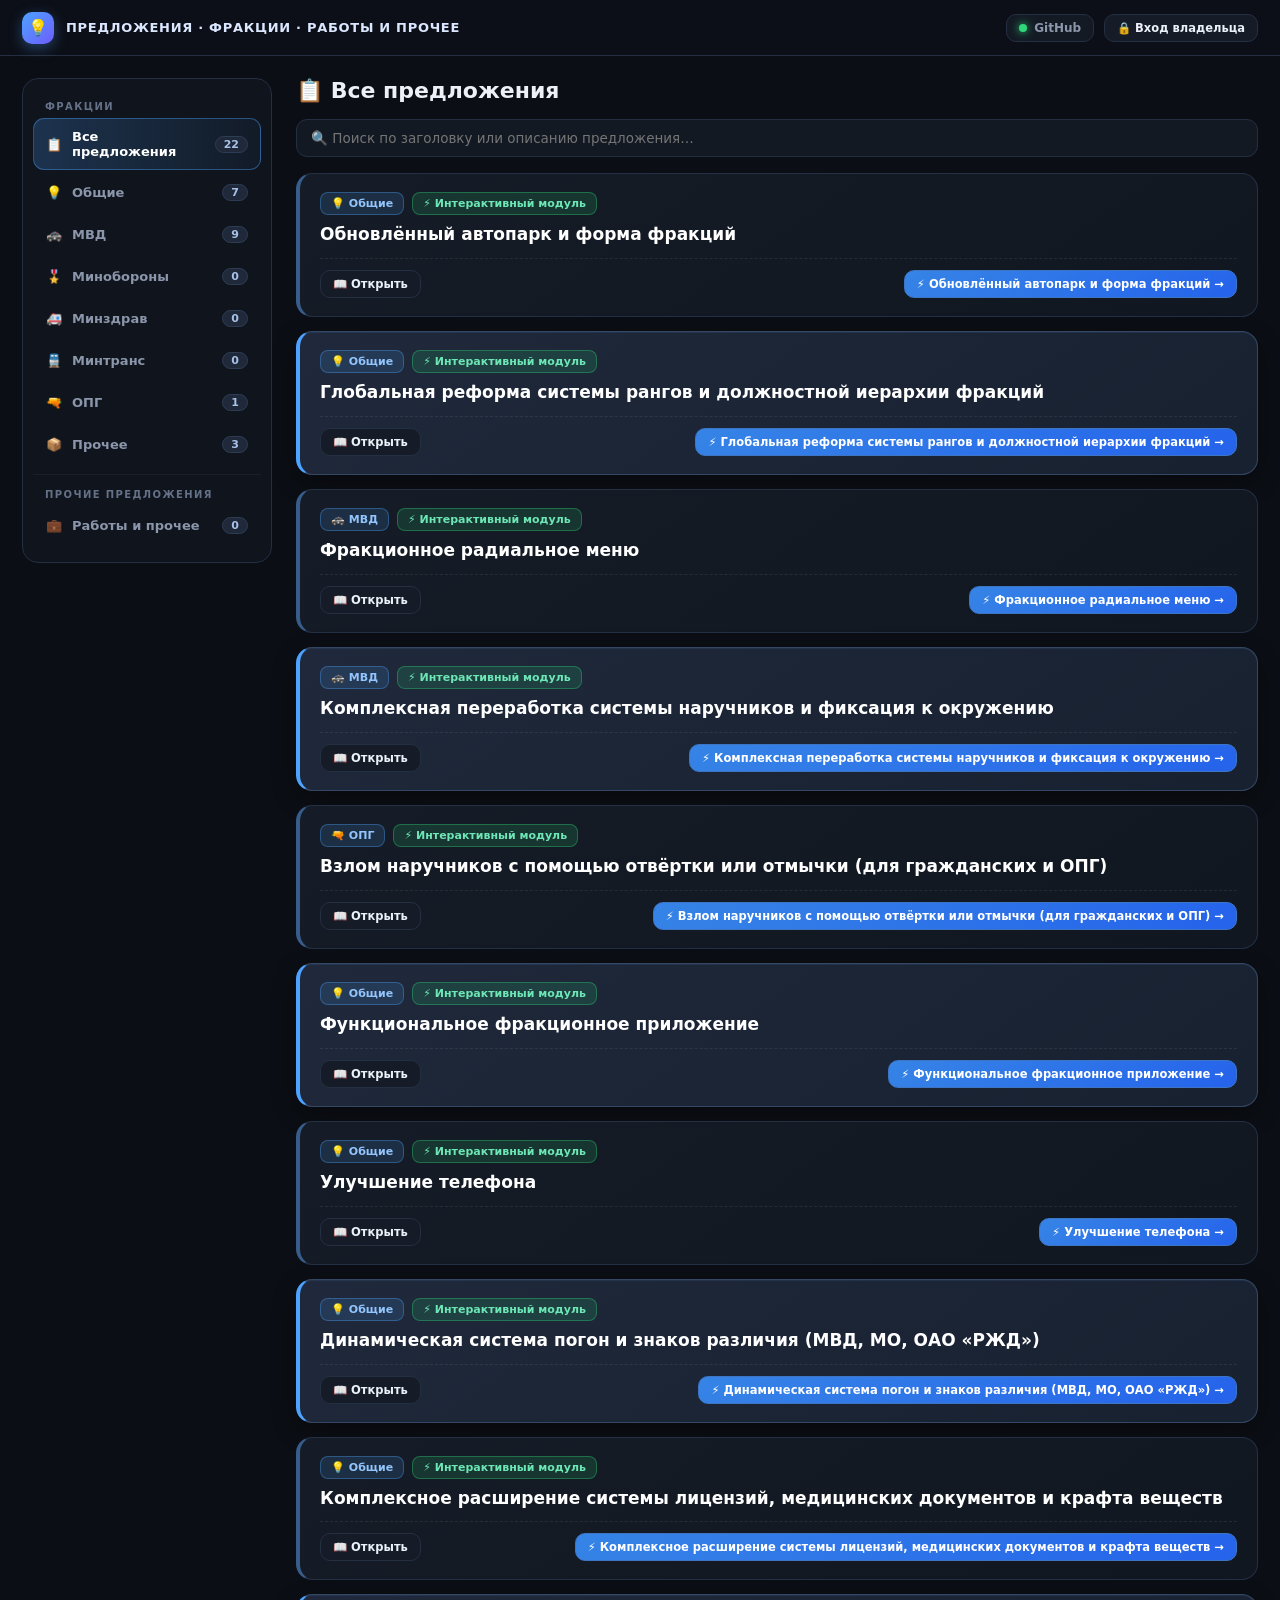
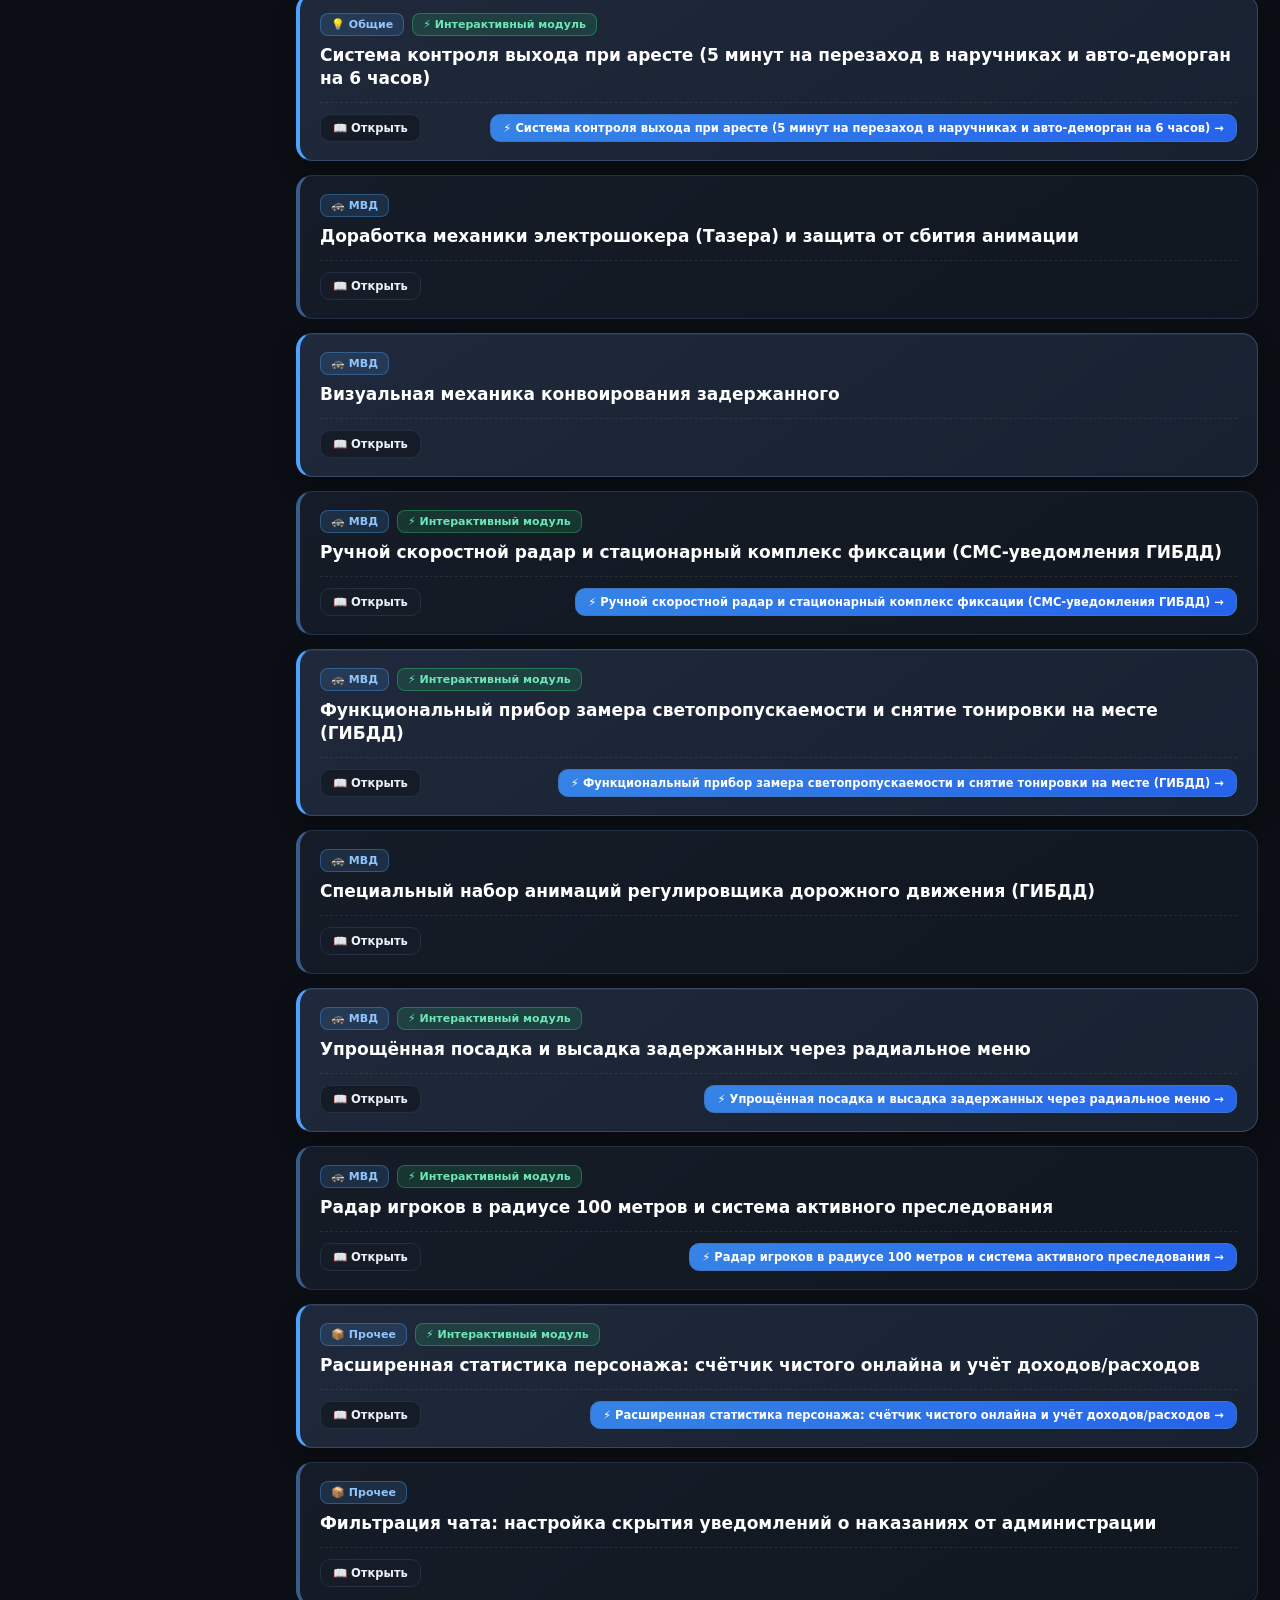
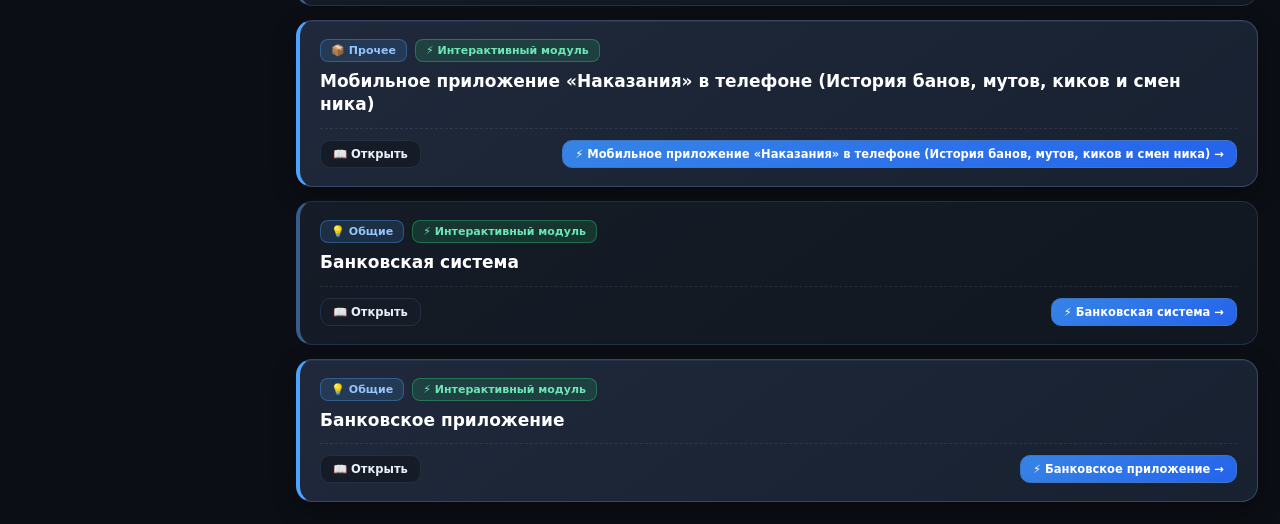
==== index.html @ 6cbbbee7 "Update index.html" ====
<!DOCTYPE html>
<html lang="ru">
<head>
<meta charset="UTF-8">
<meta name="viewport" content="width=device-width,initial-scale=1,viewport-fit=cover">
<title>Предложения · Фракции · Работы и прочее</title>
<style>
*{box-sizing:border-box;margin:0;padding:0;-webkit-tap-highlight-color:transparent}
:root{
  --bg:#0b0e14;
  --bg2:#111620;
  --card:#161d29;
  --card-even:#1e2738;
  --line:#252f42;
  --line-even:#344560;
  --txt:#ecf0f8;
  --mut:#8b96ab;
  --acc:#4da3ff;
  --green:#2fd97a;
  --yellow:#f7c948;
  --red:#ff5c5c;
}
html{color-scheme:dark}
body{
  background:
    radial-gradient(1200px 600px at 12% -10%,rgba(45,100,180,.18),transparent 60%),
    radial-gradient(1000px 550px at 105% 110%,rgba(120,80,220,.12),transparent 55%),
    #0b0e14;
  color:var(--txt);
  font-family:Inter,system-ui,-apple-system,'Segoe UI',Roboto,sans-serif;
  font-size:14px;
  min-height:100vh;
  display:flex;
  flex-direction:column;
}
::-webkit-scrollbar{width:10px;height:10px}
::-webkit-scrollbar-track{background:transparent}
::-webkit-scrollbar-thumb{background:#283244;border-radius:8px;border:2px solid #0e131b}
::-webkit-scrollbar-thumb:hover{background:#38465e}

#top{
  position:sticky;
  top:0;
  z-index:200;
  height:56px;
  background:rgba(13,17,24,.88);
  backdrop-filter:blur(12px);
  border-bottom:1px solid var(--line);
  padding:0 22px;
  display:flex;
  align-items:center;
  justify-content:space-between;
  gap:14px;
}
.brand{display:flex;align-items:center;gap:12px;font-weight:800;font-size:13px;letter-spacing:.7px;text-transform:uppercase;color:#dbe7ff}
.logo{
  width:32px;
  height:32px;
  border-radius:10px;
  background:linear-gradient(135deg,#4da3ff,#6d5dfc);
  display:flex;
  align-items:center;
  justify-content:center;
  font-size:16px;
  box-shadow:0 4px 14px rgba(77,163,255,.35);
}
#topRight{display:flex;align-items:center;gap:10px;flex-wrap:wrap}
.pill{
  display:inline-flex;
  align-items:center;
  gap:7px;
  padding:6px 12px;
  border-radius:10px;
  border:1px solid var(--line);
  background:#141a24;
  color:var(--mut);
  font-size:12px;
  font-weight:700;
}
.pill .gdot{width:8px;height:8px;border-radius:50%;background:var(--green);box-shadow:0 0 8px var(--green)}
.btn{
  background:linear-gradient(145deg,#3684e6,#2563eb);
  border:1px solid #3d75c4;
  color:#fff;
  padding:8px 15px;
  border-radius:10px;
  font-weight:700;
  font-size:12.5px;
  cursor:pointer;
  font-family:inherit;
  transition:all .18s;
  display:inline-flex;
  align-items:center;
  gap:7px;
}
.btn:hover{filter:brightness(1.12);transform:translateY(-1px)}
.btn.ghost{background:#151c27;border:1px solid var(--line);color:var(--txt);box-shadow:none}
.btn.ghost:hover{border-color:#3a4a63}
.btn.warn{background:linear-gradient(145deg,#b93838,#8c2626);border-color:#c24646}
.btn.slim{padding:6px 12px;font-size:11.5px}

#wrap{
  max-width:1460px;
  width:100%;
  margin:0 auto;
  display:grid;
  grid-template-columns:250px 1fr;
  gap:24px;
  padding:22px;
  flex:1;
}
#side{
  position:sticky;
  top:76px;
  align-self:start;
  background:rgba(18,23,32,.75);
  border:1px solid var(--line);
  border-radius:16px;
  padding:14px 10px;
}
.s-grp{
  font-size:10px;
  font-weight:800;
  text-transform:uppercase;
  letter-spacing:1.4px;
  color:#647187;
  padding:8px 12px 6px;
}
.s-grp:not(:first-child){margin-top:10px;border-top:1px solid rgba(255,255,255,.05);padding-top:14px}
.s-btn{
  width:100%;
  display:flex;
  align-items:center;
  gap:10px;
  padding:10px 12px;
  border-radius:11px;
  border:1px solid transparent;
  background:transparent;
  color:var(--mut);
  font-weight:700;
  font-size:13px;
  cursor:pointer;
  font-family:inherit;
  text-align:left;
  transition:all .16s;
  margin-bottom:3px;
}
.s-btn:hover{color:var(--txt);background:rgba(255,255,255,.03)}
.s-btn.on{
  color:#fff;
  background:linear-gradient(90deg,rgba(77,163,255,.22),rgba(77,163,255,.05));
  border-color:rgba(77,163,255,.4);
}
.s-cnt{
  margin-left:auto;
  background:#1f293a;
  border:1px solid #2e3d56;
  color:#a8c1e8;
  font-size:11px;
  font-weight:800;
  padding:1px 8px;
  border-radius:10px;
}

.ph{display:flex;justify-content:space-between;align-items:center;flex-wrap:wrap;gap:12px;margin-bottom:16px}
.ph h1{font-size:22px;font-weight:800}
.ph-ctl{display:flex;gap:10px;align-items:center;flex-wrap:wrap;margin-bottom:16px}
.inp,.sel{
  background:#131923;
  border:1px solid var(--line);
  color:var(--txt);
  padding:10px 14px;
  border-radius:11px;
  font-size:13.5px;
  font-family:inherit;
  outline:none;
  transition:border-color .18s;
}
.inp:focus,.sel:focus{border-color:var(--acc)}

#items{display:flex;flex-direction:column;gap:14px}

/* ЧЕРЕДОВАНИЕ ЦВЕТОВ ЯЧЕЕК ПРЕДЛОЖЕНИЙ (ЗЕБРА) */
.icard{
  border-radius:16px;
  padding:18px 20px;
  transition:all .2s;
  position:relative;
}
#items > .icard:nth-child(odd){
  background:linear-gradient(145deg,#151c27,#111720);
  border:1px solid #243044;
  border-left:4px solid #385d8a;
}
#items > .icard:nth-child(even){
  background:linear-gradient(145deg,#1f293b,#182130);
  border:1px solid #354764;
  border-left:4px solid #4da3ff;
  box-shadow:inset 0 1px 0 rgba(77,163,255,.1),0 8px 24px rgba(0,0,0,.32);
}
#items > .icard:hover{
  border-color:#58aaff;
  box-shadow:0 12px 30px rgba(0,0,0,.45);
}

.ic-top{display:flex;align-items:center;justify-content:space-between;gap:10px;margin-bottom:8px;flex-wrap:wrap}
.ic-badge{
  display:inline-flex;
  align-items:center;
  gap:6px;
  padding:4px 10px;
  border-radius:8px;
  font-size:11px;
  font-weight:800;
  background:rgba(77,163,255,.14);
  border:1px solid rgba(77,163,255,.35);
  color:#93c5fd;
}
.ic-app-badge{
  display:inline-flex;
  align-items:center;
  gap:5px;
  padding:4px 10px;
  border-radius:8px;
  font-size:11px;
  font-weight:800;
  background:rgba(47,217,122,.14);
  border:1px solid rgba(47,217,122,.35);
  color:#6ee7b7;
}
.ic-title{font-size:17px;font-weight:800;color:#fff;margin-bottom:4px;line-height:1.35}

/* Скрытое/раскрываемое описание по кнопке "Открыть / Скрыть" */
.ic-desc-box{
  display:none;
  margin-top:12px;
  padding:14px 16px;
  border-radius:12px;
  background:rgba(11,14,20,.65);
  border:1px solid rgba(255,255,255,.07);
  font-size:13.5px;
  color:#dbe4f3;
  line-height:1.65;
  white-space:pre-line;
}
.ic-desc-box.open{display:block;animation:fadeIn .18s}
@keyframes fadeIn{from{opacity:0;transform:translateY(-4px)}}

/* Таблицы внутри описания (для Глобальной реформы рангов и иерархии) */
.rank-table-wrap{overflow-x:auto;margin-top:12px;white-space:normal}
.rank-table{width:100%;border-collapse:collapse;font-size:12.5px;border:1px solid #2b384e;border-radius:10px;overflow:hidden}
.rank-table th{background:#1d2738;color:#93c5fd;font-weight:800;text-align:left;padding:10px 12px;border-bottom:1px solid #2e3d56;text-transform:uppercase;font-size:11px;letter-spacing:.6px}
.rank-table td{padding:9px 12px;border-bottom:1px solid rgba(255,255,255,.06);color:#e2e8f0;vertical-align:top}
.rank-table tr:nth-child(even) td{background:rgba(255,255,255,.02)}
.rank-table tr:hover td{background:rgba(77,163,255,.08)}

.ic-foot{
  display:flex;
  align-items:center;
  justify-content:space-between;
  flex-wrap:wrap;
  gap:10px;
  margin-top:12px;
  padding-top:11px;
  border-top:1px dashed rgba(255,255,255,.08);
}
.ic-tools{display:flex;gap:6px}

.media-grid{display:grid;grid-template-columns:repeat(auto-fill,minmax(220px,1fr));gap:12px;margin-top:14px;white-space:normal}
.media-grid img,.media-grid video{width:100%;border-radius:12px;border:1px solid var(--line);max-height:260px;object-fit:cover;background:#0e131b}

.back{
  position:fixed;
  inset:0;
  background:rgba(4,7,12,.82);
  backdrop-filter:blur(8px);
  z-index:500;
  display:flex;
  justify-content:center;
  align-items:flex-start;
  overflow-y:auto;
  padding:24px 16px;
}
.modal{
  width:100%;
  max-width:1180px;
  background:#141a24;
  border:1px solid #2b3648;
  border-radius:18px;
  box-shadow:0 30px 90px rgba(0,0,0,.75);
  overflow:hidden;
  display:flex;
  flex-direction:column;
}
.modal.app-modal{max-width:1420px;height:calc(100vh - 48px)}
.m-head{
  padding:16px 20px;
  border-bottom:1px solid var(--line);
  display:flex;
  align-items:center;
  justify-content:space-between;
  gap:12px;
  background:linear-gradient(180deg,rgba(77,163,255,.08),transparent);
}
.mh-title{font-size:17px;font-weight:800;color:#fff;display:flex;align-items:center;gap:9px}
.m-close{
  background:#231b24;
  border:1px solid #6e2c35;
  color:#fda4af;
  width:32px;
  height:32px;
  border-radius:9px;
  cursor:pointer;
  font-size:14px;
  font-weight:800;
}
.m-close:hover{background:#9f1239;color:#fff}
.m-body{padding:20px;overflow-y:auto;flex:1}
.m-body.iframe-wrap{padding:0;display:flex;flex-direction:column;overflow:hidden}
.app-iframe{width:100%;height:100%;border:0;flex:1;background:#0e1116}
.m-foot{padding:14px 20px;border-top:1px solid var(--line);background:#10151e;display:flex;justify-content:flex-end;gap:10px}
.flab{display:block;font-size:10.5px;font-weight:800;text-transform:uppercase;letter-spacing:1px;color:var(--mut);margin:12px 0 6px}
.flab:first-child{margin-top:0}

#troot{position:fixed;right:18px;bottom:18px;z-index:800;display:flex;flex-direction:column;gap:8px}
.toast{background:#1b2432;border:1px solid #32445e;border-left:3px solid var(--acc);padding:12px 16px;border-radius:12px;font-size:13px;box-shadow:0 10px 30px rgba(0,0,0,.5)}
.toast.warn{border-left-color:var(--red)}
.empty{padding:36px;text-align:center;color:var(--mut);border:1px dashed var(--line);border-radius:14px}

@media(max-width:860px){
  #wrap{grid-template-columns:1fr;padding:14px}
  #side{position:static}
}
</style>
<script src="js/config.js"></script>
</head>
<body>

<header id="top">
  <div class="brand">
    <div class="logo">💡</div>
    <div>ПРЕДЛОЖЕНИЯ · ФРАКЦИИ · РАБОТЫ И ПРОЧЕЕ</div>
  </div>
  <div id="topRight"></div>
</header>

<div id="wrap">
  <aside id="side"></aside>
  <main id="content">
    <div class="ph">
      <h1 id="pageTitle">Все предложения</h1>
      <div id="pageActions"></div>
    </div>
    <div class="ph-ctl">
      <input class="inp" id="searchInp" style="flex:1;min-width:240px" placeholder="🔍 Поиск по заголовку или описанию предложения…">
    </div>
    <div id="items"></div>
  </main>
</div>

<div id="mroot"></div>
<div id="troot"></div>

<script>
/* ===================== АВТООПРЕДЕЛЕНИЕ РЕПОЗИТОРИЯ ===================== */
var REPO = (function() {
  var h = location.hostname, p = location.pathname;
  if (!/\.github\.io$/.test(h)) return 'noxyholmes/mta-province-ideas';
  var owner = h.replace(/\.github\.io$/, '');
  var seg = p.split('/').filter(Boolean);
  return owner + '/' + (seg.length ? seg[0] : (owner + '.github.io'));
})();
var BRANCH = 'main';
var IDEAS_DATA_FILE = 'ideas_data.json';

/* ===================== ФРАКЦИИ И РАЗДЕЛЫ ЛЕВОГО МЕНЮ ===================== */
var SECTIONS = [
  { k: 'all',     grp: 'main', ic: '📋', n: 'Все предложения' },
  { k: 'general', grp: 'main', ic: '💡', n: 'Общие' },
  { k: 'mvd',     grp: 'main', ic: '🚓', n: 'МВД' },
  { k: 'mo',      grp: 'main', ic: '🎖️', n: 'Минобороны' },
  { k: 'mz',      grp: 'main', ic: '🚑', n: 'Минздрав' },
  { k: 'mt',      grp: 'main', ic: '🚆', n: 'Минтранс' },
  { k: 'opg',     grp: 'main', ic: '🔫', n: 'ОПГ' },
  { k: 'other',   grp: 'main', ic: '📦', n: 'Прочее' },
  { k: 'jobs',    grp: 'sub',  ic: '💼', n: 'Работы и прочее' }
];

function secInfo(k) {
  for (var i = 0; i < SECTIONS.length; i++) {
    if (SECTIONS[i].k === k) return SECTIONS[i];
  }
  return SECTIONS[1];
}

/* ===================== КАРТА ИНТЕРАКТИВНЫХ МОДУЛЕЙ ===================== */
var REPO_ALL_FILES = [];
var APPS_MAP = {
  'garage':         'apps/garage.html',
  'epaulettes':     'apps/epaulettes.html',
  'mvd-radial':     'apps/mvd-radial.html',
  'radial':         'apps/mvd-radial.html',
  'phone':          'apps/phone.html',
  'faction-app':    'apps/faction-app.html',
  'tablet':         'apps/tablet.html'
};

var EXTERNAL_SEED_FN = (typeof window.seed === 'function') ? window.seed : null;

/* Таблица для предложения «Глобальная реформа системы рангов и должностной иерархии фракций» */
var RANKS_REFORM_TABLE_HTML =
  '<div class="rank-table-wrap">' +
    '<table class="rank-table">' +
      '<thead>' +
        '<tr>' +
          '<th>Ранг</th>' +
          '<th>МВД (УМВД / ГИБДД)</th>' +
          '<th>Минобороны (ВС РФ)</th>' +
          '<th>Минздрав (ЦГБ / ОКБ)</th>' +
          '<th>Минтранс (РЖД)</th>' +
          '<th>Типовая должность</th>' +
        '</tr>' +
      '</thead>' +
      '<tbody>' +
        '<tr><td><b>1</b></td><td>Рядовой полиции</td><td>Рядовой</td><td>Интерн</td><td>Помощник машиниста (стажёр)</td><td>Курсант / Стажёр учебной роты</td></tr>' +
        '<tr><td><b>2</b></td><td>Младший сержант</td><td>Ефрейтор</td><td>Фельдшер</td><td>Помощник машиниста</td><td>Младший специалист / Патрульный</td></tr>' +
        '<tr><td><b>3</b></td><td>Сержант</td><td>Младший сержант</td><td>Участковый врач</td><td>Машинист 3 класса</td><td>Инспектор ППС / ДПС / Специалист</td></tr>' +
        '<tr><td><b>4</b></td><td>Старший сержант</td><td>Сержант</td><td>Врач-терапевт</td><td>Машинист 2 класса</td><td>Старший инспектор / Командир отделения</td></tr>' +
        '<tr><td><b>5</b></td><td>Старшина / Прапорщик</td><td>Старший сержант / Старшина</td><td>Врач-хирург</td><td>Машинист 1 класса</td><td>Старшина подразделения / Инструктор</td></tr>' +
        '<tr><td><b>6</b></td><td>Младший лейтенант</td><td>Прапорщик / Мл. лейтенант</td><td>Врач-реаниматолог</td><td>Машинист-инструктор</td><td>Оперуполномоченный / Дознаватель</td></tr>' +
        '<tr><td><b>7</b></td><td>Лейтенант</td><td>Лейтенант</td><td>Старший специалист</td><td>Дежурный по станции (ДСП)</td><td>Инспектор ОУР / Следователь / Командир взвода</td></tr>' +
        '<tr><td><b>8</b></td><td>Старший лейтенант</td><td>Старший лейтенант</td><td>Заведующий отделением</td><td>Поездной диспетчер (ДНЦ)</td><td>Старший оперуполномоченный / Зам. ком. роты</td></tr>' +
        '<tr><td><b>9</b></td><td>Капитан</td><td>Капитан</td><td>Зам. главного врача по МЧ</td><td>Ревизор по безопасности движения</td><td>Командир роты / Начальник смены</td></tr>' +
        '<tr><td><b>10</b></td><td>Майор</td><td>Майор</td><td>Зам. главного врача по КЭР</td><td>Начальник депо / Станции</td><td>Начальник отдела (ОУР / ОБ ДПС / УЦ)</td></tr>' +
        '<tr><td><b>11</b></td><td>Подполковник</td><td>Подполковник</td><td>Первый зам. главврача</td><td>Зам. начальника железной дороги</td><td>Заместитель начальника УМВД / ГИБДД / Части</td></tr>' +
        '<tr><td><b>12</b></td><td>Полковник / Генерал-майор</td><td>Полковник / Генерал-майор</td><td>Главный врач ЦГБ / ОКБ</td><td>Начальник железной дороги</td><td>Начальник управления (Лидер фракции)</td></tr>' +
      '</tbody>' +
    '</table>' +
  '</div>';

/* Базовые предложения (включая объединённое «Фракционное радиальное меню», таблицу рангов, взлом наручников с отвёрткой 50% и все модули) */
function baseSeedIdeas() {
  var list = [];
  if (EXTERNAL_SEED_FN) {
    try {
      var ext = EXTERNAL_SEED_FN();
      if (Array.isArray(ext)) list = list.concat(ext);
    } catch (e) {}
  }

  var core = [
    {
      id: 's2',
      fac: 'general',
      title: 'Обновлённый автопарк и форма фракций',
      text: 'В данном интерактивном каталоге представлен широкий список транспортных средств и форменной одежды для государственных фракций (УМВД, ОГИБДД, ЦГБ/ОКБ, ВС РФ, РЖД), однако это не означает, что необходимо добавлять абсолютно все модели сразу — из предложенного перечня можно выбрать наиболее подходящие автомобили и комплекты формы для каждого подразделения.\n\nТранспорт и скины для мероприятий (МП-панель):\nЗачастую для проведения различных глобальных и локальных мероприятий не хватает специализированных машин госструктур (ФСБ, СК, Прокуратура, МЧС, ФСО) и соответствующих скинов, чтобы РП-ситуация выглядела атмосферной и интересной. Чтобы разнообразить их, из предложенных в каталоге вариантов можно выбрать подходящие машины и виды формы каждой структуры и добавить их в МП-панель.',
      appUrl: 'apps/garage.html'
    },
    {
      id: 's_ranks_reform',
      fac: 'general',
      title: 'Глобальная реформа системы рангов и должностной иерархии фракций',
      text: 'Разделение понятий «Специальное / Воинское звание» (Ранг) и «Штатная должность» внутри государственных фракций (МВД, Минобороны, Минздрав, Минтранс), а также введение интерактивного стенда динамических погон для всех подразделений Полиции и Вооружённых Сил РФ.\n\nСводная таблица рангов, званий и должностной иерархии по фракциям:',
      tableHtml: RANKS_REFORM_TABLE_HTML,
      appUrl: 'apps/epaulettes.html'
    },
    {
      id: 's_radial',
      fac: 'mvd',
      title: 'Фракционное радиальное меню',
      text: 'Единое функциональное радиальное меню быстрого взаимодействия для сотрудников МВД (УМВД / ГИБДД):\n\n1. Предъявление служебного удостоверения МВД РФ в развёрнутом виде.\n2. Наручники и пристёгивание задержанного к окружению (к столбу, забору, капоту или объекту).\n3. Обыск гражданина и досмотр багажника автомобиля (при открытом багажнике) с изъятием нелегальных предметов и сдачей вещдоков дежурному в камеру хранения улик.\n4. Посадка и высадка до 2 задержанных в патрульный автомобиль отдельными кнопками.\n5. Прибор замера светопропускаемости стёкол («Тоник») и снятие тонировки с лобового и передних боковых стёкол.\n6. Служебный мегафон с быстрыми командами в чат, щелчками рации и поддержкой кастомных голосовых записей, а также система преследования игроков в радиусе 100 метров.\n7. Эвакуация авто на штрафстоянку: при клике на эвакуацию возле машины даётся 5 минут на погрузку авто до того, как оно пропадёт. После установки авто на эвакуатор таймер 5 минут пропадает, и даже если игрок выйдет из игры — его авто останется и не пропадёт. После доставки ТС на штрафстоянку и сдачи в метку владельцу приходит уведомление о необходимости заплатить 10 000 ₽ за услуги эвакуатора и штрафстоянку прежде, чем он сможет забрать ТС.',
      appUrl: 'apps/mvd-radial.html'
    },
    {
      id: 's_cuffs_rework',
      fac: 'mvd',
      title: 'Комплексная переработка системы наручников и фиксация к окружению',
      text: 'Обновлённая механика использования наручников через фракционное радиальное меню:\n• Надевание и снятие наручников с автоматическими РП-отыгровками.\n• Пристёгивание задержанного в наручниках одним браслетом к объектам окружения (ограждению, столбу, автомобилю), чтобы он не мог убежать во время оформления протокола или перестрелки.\n• Конвоирование и посадка до 2 задержанных в служебный транспорт с отдельной кнопкой высадки.',
      appUrl: 'apps/mvd-radial.html'
    },
    {
      id: 's_lockpick_cuffs',
      fac: 'opg',
      title: 'Взлом наручников с помощью отвёртки или отмычки (для гражданских и ОПГ)',
      text: 'Механика освобождения закованного в наручники игрока для гражданских лиц и участников ОПГ:\n\n• Через радиальное меню при нажатии на взаимодействие с человеком, на котором надеты наручники, появляется кнопка «Освободить задержанного».\n• Если у игрока в инвентаре есть отвёртка (или отмычка), запускается анимация взлома замка наручников.\n• С шансом 50% задержанный игрок будет успешно освобождён из наручников или попытка окажется неудачной, однако отвёртка сломается в любом из исходов.',
      appUrl: 'apps/mvd-radial.html'
    },
    {
      id: 's_faction_app',
      fac: 'general',
      title: 'Функциональное фракционное приложение',
      text: 'Единое служебное приложение в смартфоне/планшете сотрудника государственной фракции: список сотрудников на смене, управление выговорами и подразделениями, бортовой журнал дежурной части, база вызовов и оперативных ориентировок.',
      appUrl: 'builtin:faction-app'
    },
    {
      id: 's_phone_upgrade',
      fac: 'general',
      title: 'Улучшение телефона',
      text: 'Обновлённый интерфейс игрового смартфона с быстрым вызовом экстренных служб (102 / 103 / 112) с передачей геопозиции, банковскими переводами, списком личного транспорта (с отображением статуса штрафстоянки и оплатой 10 000 ₽ за эвакуацию), мессенджером и фракционным приложением.',
      appUrl: 'builtin:phone'
    }
  ];

  return core.concat(list);
}

/* Строгое и безошибочное сопоставление предложения с его интерактивным модулем */
function autoBindAppUrl(it) {
  if (!it || typeof it !== 'object') return;
  var t = String(it.title || '').toLowerCase();
  var id = String(it.id || '').toLowerCase();
  var cur = String(it.appUrl || it.app || it.iframe || '').trim();

  /* 1. АВТОПАРК И ФОРМА — всегда строго apps/garage.html! */
  if (id === 's2' || t.indexOf('автопарк') >= 0 || (t.indexOf('форма фракц') >= 0)) {
    it.appUrl = 'apps/garage.html';
    return;
  }

  /* 2. РЕФОРМА РАНГОВ / ПОГОНЫ — apps/epaulettes.html (+ сохранение таблицы рангов!) */
  if (t.indexOf('погон') >= 0 || (t.indexOf('реформа системы рангов') >= 0) || (t.indexOf('иерарх') >= 0)) {
    it.appUrl = 'apps/epaulettes.html';
    if (!it.tableHtml && t.indexOf('ранг') >= 0) {
      it.tableHtml = RANKS_REFORM_TABLE_HTML;
    }
    return;
  }

  /* 3. РАДИАЛЬНОЕ МЕНЮ / НАРУЧНИКИ / ВЗЛОМ НАРУЧНИКОВ ОТВЁРТКОЙ — apps/mvd-radial.html */
  if (t.indexOf('радиальн') >= 0 || t.indexOf('наручник') >= 0 || id === 's_radial' || id === 's_cuffs_rework' || id === 's_lockpick_cuffs') {
    it.appUrl = 'apps/mvd-radial.html';
    return;
  }

  /* 4. ФУНКЦИОНАЛЬНОЕ ФРАКЦИОННОЕ ПРИЛОЖЕНИЕ */
  if (t.indexOf('фракционное приложение') >= 0 || t.indexOf('планшет') >= 0) {
    /* Если в репозитории есть отдельный файл — используем его, иначе встроенный интерактивный модуль */
    for (var i = 0; i < REPO_ALL_FILES.length; i++) {
      if (/faction|tablet|app/i.test(REPO_ALL_FILES[i]) && !/garage|radial|epaulettes/i.test(REPO_ALL_FILES[i])) {
        it.appUrl = REPO_ALL_FILES[i];
        return;
      }
    }
    it.appUrl = 'builtin:faction-app';
    return;
  }

  /* 5. УЛУЧШЕНИЕ ТЕЛЕФОНА */
  if (t.indexOf('телефон') >= 0 || cur === 'phone' || cur === 'apps/phone.html') {
    for (var j = 0; j < REPO_ALL_FILES.length; j++) {
      if (/phone|smartphone|mobile/i.test(REPO_ALL_FILES[j])) {
        it.appUrl = REPO_ALL_FILES[j];
        return;
      }
    }
    it.appUrl = 'builtin:phone';
    return;
  }

  if (!cur) return;
  if (cur.indexOf('builtin:') === 0) return;

  var clean = cur.replace(/^apps\//i, '').replace(/\.html.*$/i, '').toLowerCase();
  if (APPS_MAP[clean]) {
    it.appUrl = APPS_MAP[clean];
    return;
  }
  for (var k = 0; k < REPO_ALL_FILES.length; k++) {
    var path = REPO_ALL_FILES[k];
    var fileBase = path.replace(/^.*\//, '').replace(/\.html$/i, '').toLowerCase();
    if (fileBase === clean) {
      it.appUrl = path;
      return;
    }
  }
}

/* Сканирование реального дерева файлов репозитория */
function scanRepoTree() {
  if (!REPO) return Promise.resolve();
  return fetch('https://api.github.com/repos/' + REPO + '/git/trees/' + BRANCH + '?recursive=1&_t=' + Date.now())
    .then(function(r) { return r.ok ? r.json() : null; })
    .then(function(j) {
      if (!j || !Array.isArray(j.tree)) return;
      REPO_ALL_FILES = [];
      j.tree.forEach(function(node) {
        if (node && node.path && /\.html$/i.test(node.path) && node.path !== 'index.html') {
          REPO_ALL_FILES.push(node.path);
          var base = node.path.replace(/^.*\//, '').replace(/\.html$/i, '').toLowerCase();
          APPS_MAP[base] = node.path;
        }
      });
      window.ITEMS.forEach(autoBindAppUrl);
      render();
    }).catch(function() {});
}

/* ===================== СОСТОЯНИЕ, ОБЪЕДИНЕНИЕ ДУБЛИКАТОВ И ОЧИСТКА ===================== */
var LOCAL_IDEAS_K = 'mvd_ideas_clean_v6';
var MAIN_KEY_K    = 'idea_admin_key';
var DELETED_IDEAS_K = 'mvd_deleted_ideas_v1';
var DELETED_IDEA_IDS = {};
var OPEN_DESC_MAP = {};

try {
  DELETED_IDEA_IDS = JSON.parse(localStorage.getItem(DELETED_IDEAS_K) || '{}') || {};
} catch (e) { DELETED_IDEA_IDS = {}; }

window.adminMode  = false;
var ADMIN_KEY     = '';
var CUR_SEC       = 'all';
var SEARCH_Q      = '';
window.ITEMS      = [];

function toast(msg, warn) {
  var t = document.createElement('div');
  t.className = 'toast' + (warn ? ' warn' : '');
  t.textContent = msg;
  var r = document.getElementById('troot');
  if (r) r.appendChild(t);
  setTimeout(function() { t.remove(); }, 3600);
}

function toArr(x) {
  if (!x) return null;
  if (Array.isArray(x)) return x;
  if (typeof x === 'object') {
    var ks = Object.keys(x).sort(function(a, b) { return a - b; });
    var res = [];
    for (var i = 0; i < ks.length; i++) res.push(x[ks[i]]);
    return res;
  }
  return null;
}

function isRealIdeaItem(it) {
  if (!it || typeof it !== 'object') return false;
  if (it.kind === 'cars' || it.kind === 'form' || it.dep || typeof it.speed !== 'undefined') return false;
  if (it.id && DELETED_IDEA_IDS[it.id]) return false;
  var title = String(it.title || it.name || '').replace(/\s+/g, ' ').trim();
  var text  = String(it.text || it.desc || it.body || '').replace(/\s+/g, ' ').trim();
  if (!title || title === 'Без названия' || title === '—' || title === 'null' || title === 'undefined') return false;
  var hasMedia = (Array.isArray(it.images) && it.images.length > 0) ||
                 (Array.isArray(it.videos) && it.videos.length > 0) ||
                 !!it.appUrl || !!it.app || !!it.iframe || !!it.tableHtml;
  if (!text && !hasMedia) return false;
  return true;
}

function normalizeIdeaItem(it) {
  var copy = Object.assign({}, it);
  copy.title = String(copy.title || copy.name || '').trim();
  copy.text  = String(copy.text || copy.desc || copy.body || '').trim();
  copy.fac   = copy.fac || copy.cat || copy.section || 'general';
  if (copy.app && !copy.appUrl) copy.appUrl = copy.app;

  /* Объединяем "Фракционное радиальное меню сотрудников МВД (УМВД / ГИБДД)" и "Фракционное радиальное меню" в ОДНО предложение! */
  if (/^фракционное радиальное меню/i.test(copy.title)) {
    copy.id    = 's_radial';
    copy.fac   = 'mvd';
    copy.title = 'Фракционное радиальное меню';
    copy.appUrl = 'apps/mvd-radial.html';
  }

  /* Обновляем описание для "Взлом наручников с помощью отвёртки или отмычки" */
  if (/взлом наручников/i.test(copy.title)) {
    copy.id = 's_lockpick_cuffs';
    if (copy.text.indexOf('50%') < 0) {
      copy.text = (copy.text ? copy.text + '\n\n' : '') +
        'Механика взлома через радиальное меню:\nЧерез радиальное меню, если нажать на взаимодействие с человеком, на котором надеты наручники, появится кнопка «Освободить задержанного». Если в инвентаре есть отвёртка, последует анимация взлома, и с шансом 50% игрок будет освобождён или нет, но отвёртка сломается в любом из исходов.';
    }
    copy.appUrl = 'apps/mvd-radial.html';
  }

  /* Восстанавливаем таблицу в "Глобальная реформа системы рангов и должностной иерархии фракций" */
  if (/реформа системы рангов/i.test(copy.title) || /должностной иерархии/i.test(copy.title)) {
    copy.id = 's_ranks_reform';
    copy.tableHtml = RANKS_REFORM_TABLE_HTML;
    copy.appUrl = 'apps/epaulettes.html';
  }

  if (!copy.id) copy.id = 'idea_' + copy.title.toLowerCase().replace(/[^a-zа-яё0-9]+/gi, '_');
  delete copy.author;
  autoBindAppUrl(copy);
  return copy;
}

function mergeAndCleanIdeas(lists) {
  var byKey = {};
  var out = [];

  /* Сначала загружаем эталонные карточки из baseSeedIdeas() */
  baseSeedIdeas().concat.apply(baseSeedIdeas(), lists || []).forEach(function(rawIt) {
    if (!isRealIdeaItem(rawIt)) return;
    var it = normalizeIdeaItem(rawIt);
    var normTitleKey = it.title.toLowerCase().replace(/\s+/g, ' ');
    /* Для радиального меню и реформы рангов склеиваем по единому ключу */
    var key = (it.id === 's_radial' || it.id === 's2' || it.id === 's_ranks_reform' || it.id === 's_lockpick_cuffs')
      ? it.id
      : normTitleKey;

    if (!byKey[key]) {
      byKey[key] = it;
      out.push(it);
    } else {
      var ex = byKey[key];
      if ((it.text || '').length > (ex.text || '').length && it.id !== 's2') {
        ex.text = it.text;
      }
      if (it.tableHtml && !ex.tableHtml) ex.tableHtml = it.tableHtml;
      if (it.appUrl && !ex.appUrl) ex.appUrl = it.appUrl;
      if (it.images && it.images.length && (!ex.images || !ex.images.length)) ex.images = it.images;
      if (it.videos && it.videos.length && (!ex.videos || !ex.videos.length)) ex.videos = it.videos;
      autoBindAppUrl(ex);
    }
  });

  return out;
}

function loadLocalIdeasFromAllBrowserKeys() {
  var collected = [];
  try {
    for (var i = 0; i < localStorage.length; i++) {
      var k = localStorage.key(i);
      if (!k || k.indexOf('garage') >= 0 || k.indexOf('megaphone') >= 0) continue;
      try {
        var raw = JSON.parse(localStorage.getItem(k) || 'null');
        if (!raw) continue;
        var arr = toArr(raw.items || raw);
        if (arr && arr.length) collected.push(arr);
      } catch (e) {}
    }
  } catch (e) {}
  return mergeAndCleanIdeas(collected);
}

function saveLocalIdeas() {
  window.ITEMS = window.ITEMS.filter(isRealIdeaItem);
  try {
    localStorage.setItem(LOCAL_IDEAS_K, JSON.stringify({ items: window.ITEMS, savedAt: Date.now() }));
  } catch (e) {}
}

function b64e(s) { return btoa(unescape(encodeURIComponent(s))); }
function b64d(s) { return decodeURIComponent(escape(atob(s))); }

function extractIdeasFromJson(j) {
  if (!j) return [];
  var arr = toArr(j.items || j);
  if (!arr || !arr.length) return [];
  return arr.filter(isRealIdeaItem);
}

function recoverIdeasFromGitHubHistory() {
  if (!REPO) return Promise.resolve([]);
  var headers = { Accept: 'application/vnd.github+json' };
  var tok = ADMIN_KEY || localStorage.getItem(MAIN_KEY_K) || '';
  if (tok) headers.Authorization = 'token ' + tok;

  var directUrls = [
    'https://raw.githubusercontent.com/' + REPO + '/' + BRANCH + '/' + IDEAS_DATA_FILE + '?v=' + Date.now(),
    'https://raw.githubusercontent.com/' + REPO + '/' + BRANCH + '/data.json?v=' + Date.now()
  ];

  return Promise.all(directUrls.map(function(u) {
    return fetch(u, { cache: 'no-store' }).then(function(r) { return r.ok ? r.json() : null; }).catch(function() { return null; });
  })).then(function(directRes) {
    var lists = [];
    directRes.forEach(function(j) {
      var found = extractIdeasFromJson(j);
      if (found.length) lists.push(found);
    });

    return fetch('https://api.github.com/repos/' + REPO + '/commits?path=data.json&per_page=30&_t=' + Date.now(), { headers: headers })
      .then(function(r) { return r.ok ? r.json() : []; })
      .then(function(commits) {
        if (!Array.isArray(commits) || !commits.length) return lists;
        var candidateShas = [];
        commits.forEach(function(c) {
          if (!c || !c.sha) return;
          var msg = (c.commit && c.commit.message) || '';
          if (msg.indexOf('garage sync') < 0) candidateShas.push(c.sha);
        });
        commits.slice(0, 15).forEach(function(c) {
          if (c && c.sha && candidateShas.indexOf(c.sha) < 0) candidateShas.push(c.sha);
        });

        var idx = 0;
        function checkNextCommit() {
          if (idx >= candidateShas.length) return Promise.resolve(lists);
          var sha = candidateShas[idx++];
          var rawCommitUrl = 'https://raw.githubusercontent.com/' + REPO + '/' + sha + '/data.json';
          return fetch(rawCommitUrl).then(function(r) { return r.ok ? r.json() : null; }).then(function(j) {
            var extracted = extractIdeasFromJson(j);
            if (extracted.length > 0) {
              lists.push(extracted);
              if (extracted.length >= 8) return lists;
            }
            return checkNextCommit();
          }).catch(function() {
            return checkNextCommit();
          });
        }
        return checkNextCommit();
      }).catch(function() { return lists; });
  });
}

function pushIdeasToGitHub() {
  var tok = ADMIN_KEY || localStorage.getItem(MAIN_KEY_K) || '';
  if (!REPO || !tok) return;
  var cleanList = window.ITEMS.filter(isRealIdeaItem);
  var snap = JSON.stringify({ rev: Date.now(), items: cleanList });
  var headers = {
    Authorization: 'token ' + tok,
    Accept: 'application/vnd.github+json',
    'Content-Type': 'application/json'
  };

  [IDEAS_DATA_FILE, 'data.json'].forEach(function(fileName) {
    fetch('https://api.github.com/repos/' + REPO + '/contents/' + fileName + '?_t=' + Date.now(), { headers: headers })
      .then(function(r) { return r.ok ? r.json() : null; })
      .then(function(existing) {
        var body = {
          message: 'update ideas (' + cleanList.length + ')',
          content: b64e(snap),
          branch: BRANCH
        };
        if (existing && existing.sha) body.sha = existing.sha;
        return fetch('https://api.github.com/repos/' + REPO + '/contents/' + fileName, {
          method: 'PUT',
          headers: headers,
          body: JSON.stringify(body)
        });
      }).catch(function() {});
  });
}

/* ===================== ВХОД / ВЫХОД ВЛАДЕЛЬЦА ===================== */
window.openAdminLogin = function() {
  var savedTok = '';
  try { savedTok = localStorage.getItem(MAIN_KEY_K) || ''; } catch (e) {}
  var m = document.getElementById('mroot');
  m.innerHTML =
    '<div class="back" onclick="if(event.target===this)closeModal()">' +
      '<div class="modal" style="max-width:460px">' +
        '<div class="m-head"><div class="mh-title">🔑 Вход владельца</div><button class="m-close" onclick="closeModal()">✕</button></div>' +
        '<div class="m-body">' +
          '<label class="flab">GitHub Personal Access Token (ghp_...)</label>' +
          '<input type="password" class="inp" id="admTokInp" style="width:100%" value="' + savedTok.replace(/"/g, '&quot;') + '" placeholder="ghp_xxxxxxxxxxxxxxxxxxxx">' +
          '<div style="font-size:12px;color:var(--mut);margin-top:10px;line-height:1.5">После входа станут доступны кнопки добавления/редактирования предложений, управление автопарком, формой и мегафоном.</div>' +
        '</div>' +
        '<div class="m-foot">' +
          '<button class="btn ghost" onclick="closeModal()">Отмена</button>' +
          '<button class="btn" onclick="confirmAdminLogin()">Войти</button>' +
        '</div>' +
      '</div>' +
    '</div>';
};

window.confirmAdminLogin = function() {
  var v = (document.getElementById('admTokInp').value || '').trim();
  if (!v) { toast('Введите токен владельца', true); return; }
  ADMIN_KEY = v;
  window.adminMode = true;
  document.body.classList.add('adm');
  try { localStorage.setItem(MAIN_KEY_K, v); } catch (e) {}
  closeModal();
  render();
  toast('Режим владельца включён');
};

window.logoutAdmin = function() {
  window.adminMode = false;
  ADMIN_KEY = '';
  document.body.classList.remove('adm');
  render();
  toast('Вы вышли из режима владельца');
};

/* ===================== РЕНДЕР СТРАНИЦЫ И ОТКРЫТИЕ/СКРЫТИЕ ОПИСАНИЙ ===================== */
function countBySec(secK) {
  var n = 0;
  for (var i = 0; i < window.ITEMS.length; i++) {
    var it = window.ITEMS[i];
    if (!isRealIdeaItem(it)) continue;
    if (secK === 'all' || it.fac === secK) n++;
  }
  return n;
}

function renderTopBar() {
  var tr = document.getElementById('topRight');
  var ghStatus = '<span class="pill"><span class="gdot"></span>GitHub</span>';
  var ownerControls = window.adminMode
    ? '<span class="pill" style="color:#fcd34d;border-color:rgba(247,201,72,.4)">✏️ Владелец</span>' +
      '<button class="btn ghost slim" onclick="logoutAdmin()">Выйти</button>'
    : '<button class="btn ghost slim" onclick="openAdminLogin()">🔒 Вход владельца</button>';
  tr.innerHTML = ghStatus + ownerControls;
}

function renderSidebar() {
  var side = document.getElementById('side');
  var h = '<div class="s-grp">Фракции</div>';
  SECTIONS.forEach(function(s) {
    if (s.grp === 'sub') {
      h += '<div class="s-grp">Прочие предложения</div>';
    }
    h += '<button class="s-btn' + (CUR_SEC === s.k ? ' on' : '') + '" onclick="selectSection(\'' + s.k + '\')">' +
      '<span>' + s.ic + '</span>' +
      '<span>' + s.n + '</span>' +
      '<span class="s-cnt">' + countBySec(s.k) + '</span>' +
    '</button>';
  });
  side.innerHTML = h;
}

window.selectSection = function(k) {
  CUR_SEC = k;
  render();
};

/* Переключение кнопки "Открыть / Скрыть" описание на карточке */
window.toggleIdeaDesc = function(ev, id) {
  if (ev) ev.stopPropagation();
  OPEN_DESC_MAP[id] = !OPEN_DESC_MAP[id];
  var box = document.getElementById('desc_' + id);
  var btn = document.getElementById('descBtn_' + id);
  if (box) {
    box.classList.toggle('open', !!OPEN_DESC_MAP[id]);
  }
  if (btn) {
    btn.innerHTML = OPEN_DESC_MAP[id] ? '🔼 Скрыть' : '📖 Открыть';
  }
};

function renderItems() {
  var curSecObj = secInfo(CUR_SEC);
  document.getElementById('pageTitle').textContent = curSecObj.ic + ' ' + curSecObj.n;
  document.getElementById('pageActions').innerHTML = window.adminMode
    ? '<button class="btn" onclick="openIdeaForm(null)">＋ Добавить предложение</button>'
    : '';

  var q = (SEARCH_Q || '').toLowerCase();
  var list = window.ITEMS.filter(function(it) {
    if (!isRealIdeaItem(it)) return false;
    if (CUR_SEC !== 'all' && it.fac !== CUR_SEC) return false;
    if (q) {
      var hay = ((it.title || '') + ' ' + (it.text || '')).toLowerCase();
      if (hay.indexOf(q) < 0) return false;
    }
    return true;
  });

  var box = document.getElementById('items');
  if (!list.length) {
    box.innerHTML = '<div class="empty">В этом разделе пока нет предложений</div>';
    return;
  }

  box.innerHTML = list.map(function(it) {
    autoBindAppUrl(it);
    var sec = secInfo(it.fac);
    var isDescOpen = !!OPEN_DESC_MAP[it.id];
    var appBadge = it.appUrl ? '<span class="ic-app-badge">⚡ Интерактивный модуль</span>' : '';
    var admBtns = window.adminMode
      ? '<div class="ic-tools" onclick="event.stopPropagation()">' +
          '<button class="btn ghost slim" onclick="openIdeaForm(\'' + it.id + '\')">✏️</button>' +
          '<button class="btn warn slim" onclick="deleteIdea(\'' + it.id + '\')">🗑</button>' +
        '</div>'
      : '';

    var mediaHtml = '';
    if ((it.images && it.images.length) || (it.videos && it.videos.length)) {
      mediaHtml = '<div class="media-grid">';
      (it.images || []).forEach(function(src) {
        mediaHtml += '<img src="' + escapeHtml(src) + '" alt="">';
      });
      (it.videos || []).forEach(function(src) {
        mediaHtml += '<video src="' + escapeHtml(src) + '" controls></video>';
      });
      mediaHtml += '</div>';
    }

    /* Кнопка открытия интерактивного модуля называется так же, как само предложение! */
    var openModuleBtn = it.appUrl
      ? '<button class="btn slim" onclick="event.stopPropagation();openIdeaCard(\'' + it.id + '\')">⚡ ' + escapeHtml(it.title) + ' →</button>'
      : '';

    return '<div class="icard">' +
      '<div class="ic-top">' +
        '<div style="display:flex;gap:8px;align-items:center;flex-wrap:wrap">' +
          '<span class="ic-badge">' + sec.ic + ' ' + sec.n + '</span>' +
          appBadge +
        '</div>' +
        admBtns +
      '</div>' +
      '<div class="ic-title">' + escapeHtml(it.title) + '</div>' +
      '<div class="ic-desc-box' + (isDescOpen ? ' open' : '') + '" id="desc_' + it.id + '">' +
        escapeHtml(it.text || '') +
        (it.tableHtml || '') +
        mediaHtml +
      '</div>' +
      '<div class="ic-foot">' +
        '<button class="btn ghost slim" id="descBtn_' + it.id + '" onclick="toggleIdeaDesc(event,\'' + it.id + '\')">' +
          (isDescOpen ? '🔼 Скрыть' : '📖 Открыть') +
        '</button>' +
        openModuleBtn +
      '</div>' +
    '</div>';
  }).join('');
}

function escapeHtml(s) {
  return String(s || '').replace(/&/g, '&amp;').replace(/</g, '&lt;').replace(/>/g, '&gt;').replace(/"/g, '&quot;');
}

function render() {
  renderTopBar();
  renderSidebar();
  renderItems();
}
window.render = render;

/* ===================== ВСТРОЕННЫЕ ИНТЕРАКТИВНЫЕ МОДУЛИ (ТЕЛЕФОН И ФРАКЦИОННОЕ ПРИЛОЖЕНИЕ) ===================== */
function getBuiltinAppHtml(type) {
  if (type === 'builtin:phone') {
    return '<div style="padding:24px;display:flex;gap:28px;flex-wrap:wrap;align-items:flex-start;justify-content:center;background:#0d1118;min-height:100%">' +
      '<div style="width:340px;height:660px;background:linear-gradient(160deg,#161f30,#0d121c);border:4px solid #2e3d56;border-radius:38px;padding:18px;display:flex;flex-direction:column;box-shadow:0 25px 70px rgba(0,0,0,.8)">' +
        '<div style="width:90px;height:6px;background:#263246;border-radius:4px;margin:0 auto 14px"></div>' +
        '<div style="display:flex;justify-content:space-between;font-size:11px;color:#93c5fd;font-weight:800;margin-bottom:16px"><span>18:45 · Province 5G</span><span>🔋 98%</span></div>' +
        '<div style="font-weight:900;font-size:17px;color:#fff;margin-bottom:12px">📱 Смартфон · Главный экран</div>' +
        '<div style="display:grid;grid-template-columns:1fr 1fr;gap:10px;margin-bottom:14px">' +
          '<div style="background:#1c273b;border:1px solid #314466;border-radius:14px;padding:12px;cursor:pointer" onclick="document.getElementById(\'phScreen\').innerHTML=\'🚔 <b>Вызов 102 (Полиция)</b><br><br>Геопозиция игрока автоматически передана в дежурную часть УМВД/ГИБДД.\'">' +
            '<div style="font-size:22px">🚓</div><div style="font-weight:800;font-size:12.5px;margin-top:4px;color:#fff">Полиция (102)</div><div style="font-size:10.5px;color:#93c5fd">Вызов с GPS-меткой</div>' +
          '</div>' +
          '<div style="background:#1c273b;border:1px solid #314466;border-radius:14px;padding:12px;cursor:pointer" onclick="document.getElementById(\'phScreen\').innerHTML=\'🪝 <b>Штрафстоянка ГИБДД</b><br><br>• Toyota Camry XV70 (А777АА 77)<br>• Статус: <span style=color:#fbbf24>На штрафстоянке</span><br>• К оплате за эвакуатор и стоянку: <b>10 000 ₽</b><br><br><button class=btn onclick=this.parentNode.innerHTML=&quot;✅ Оплачено 10 000 ₽! Вы можете забрать своё ТС со штрафстоянки.&quot;>💳 Оплатить 10 000 ₽</button>\'">' +
            '<div style="font-size:22px">🚘</div><div style="font-weight:800;font-size:12.5px;margin-top:4px;color:#fff">Мой транспорт</div><div style="font-size:10.5px;color:#fcd34d">Штрафстоянка / GPS</div>' +
          '</div>' +
          '<div style="background:#1c273b;border:1px solid #314466;border-radius:14px;padding:12px;cursor:pointer" onclick="document.getElementById(\'phScreen\').innerHTML=\'💳 <b>Провинция Банк</b><br><br>Баланс счёта: <b>1 450 000 ₽</b><br>Штрафы ГИБДД: <b>0 ₽</b>\'">' +
            '<div style="font-size:22px">💳</div><div style="font-weight:800;font-size:12.5px;margin-top:4px;color:#fff">Банк и штрафы</div><div style="font-size:10.5px;color:#6ee7b7">Оплата в 1 клик</div>' +
          '</div>' +
          '<div style="background:#1c273b;border:1px solid #314466;border-radius:14px;padding:12px;cursor:pointer" onclick="document.getElementById(\'phScreen\').innerHTML=\'🛡️ <b>Фракционный модуль</b><br><br>На смене: <b>14 сотрудников</b><br>Активных патрулей: <b>5 экипажей</b>\'">' +
            '<div style="font-size:22px">🛡️</div><div style="font-weight:800;font-size:12.5px;margin-top:4px;color:#fff">Гос. служба</div><div style="font-size:10.5px;color:#c084fc">Фракция онлайн</div>' +
          '</div>' +
        '</div>' +
        '<div id="phScreen" style="flex:1;background:#111722;border:1px solid #263348;border-radius:16px;padding:14px;font-size:12.5px;line-height:1.55;color:#dbe4f3">Нажмите на любую иконку приложения выше для демонстрации функций обновлённого телефона.</div>' +
      '</div>' +
    '</div>';
  }

  return '<div style="padding:24px;background:#0e131d;min-height:100%">' +
    '<div style="max-width:960px;margin:0 auto;background:#151d2a;border:1px solid #2b3952;border-radius:16px;padding:20px">' +
      '<div style="display:flex;justify-content:space-between;align-items:center;border-bottom:1px solid #253247;padding-bottom:14px;margin-bottom:16px">' +
        '<div><div style="font-size:18px;font-weight:900;color:#fff">🛡️ Функциональное фракционное приложение · УМВД / ГИБДД</div><div style="font-size:12px;color:#8b96ab;margin-top:3px">Панель управления личным составом, патрулями и дежурной частью</div></div>' +
        '<span class="pill"><span class="gdot"></span>На смене: 12 чел.</span>' +
      '</div>' +
      '<div class="rank-table-wrap">' +
        '<table class="rank-table">' +
          '<thead><tr><th>Сотрудник</th><th>Звание и должность</th><th>Подразделение</th><th>Статус / Патруль</th><th>Выговоры</th></tr></thead>' +
          '<tbody>' +
            '<tr><td><b>Евгений Холмс</b></td><td>Капитан полиции · Оперуполномоченный</td><td>ОУР УМВД</td><td><span style="color:#34d399;font-weight:800">● В патруле (Экипаж П-14)</span></td><td>0 / 3</td></tr>' +
            '<tr><td><b>Алексей Соколов</b></td><td>Майор полиции · Начальник ОБ ДПС</td><td>ОГИБДД</td><td><span style="color:#34d399;font-weight:800">● Дежурная часть</span></td><td>0 / 3</td></tr>' +
            '<tr><td><b>Дмитрий Громов</b></td><td>Старший лейтенант · Инспектор ДПС</td><td>ОГИБДД</td><td><span style="color:#fbbf24;font-weight:800">● Оформление эвакуации ТС</span></td><td>1 / 3</td></tr>' +
          '</tbody>' +
        '</table>' +
      '</div>' +
    '</div>' +
  '</div>';
}

/* ===================== ОТКРЫТИЕ ИНТЕРАКТИВНОГО ПРИЛОЖЕНИЯ ===================== */
window.openIdeaCard = function(id) {
  var it = null;
  for (var i = 0; i < window.ITEMS.length; i++) {
    if (window.ITEMS[i].id === id) { it = window.ITEMS[i]; break; }
  }
  if (!it) return;
  autoBindAppUrl(it);

  var m = document.getElementById('mroot');
  if (it.appUrl) {
    if (it.appUrl.indexOf('builtin:') === 0) {
      m.innerHTML =
        '<div class="back" onclick="if(event.target===this)closeModal()">' +
          '<div class="modal app-modal">' +
            '<div class="m-head">' +
              '<div class="mh-title"><span>⚡</span><span>' + escapeHtml(it.title) + '</span></div>' +
              '<button class="m-close" onclick="closeModal()">✕</button>' +
            '</div>' +
            '<div class="m-body" style="padding:0">' + getBuiltinAppHtml(it.appUrl) + '</div>' +
          '</div>' +
        '</div>';
      return;
    }

    var targetUrl = it.appUrl;
    var iframeSrc = targetUrl + (targetUrl.indexOf('?') >= 0 ? '&' : '?') + 'v=' + Date.now();
    m.innerHTML =
      '<div class="back" onclick="if(event.target===this)closeModal()">' +
        '<div class="modal app-modal">' +
          '<div class="m-head">' +
            '<div class="mh-title"><span>⚡</span><span>' + escapeHtml(it.title) + '</span></div>' +
            '<button class="m-close" onclick="closeModal()">✕</button>' +
          '</div>' +
          '<div class="m-body iframe-wrap">' +
            '<iframe class="app-iframe" src="' + iframeSrc + '" allowfullscreen></iframe>' +
          '</div>' +
        '</div>' +
      '</div>';
    return;
  }

  /* Если модуля нет — просто разворачиваем описание карточки */
  toggleIdeaDesc(null, it.id);
};

/* ===================== ДОБАВЛЕНИЕ / РЕДАКТИРОВАНИЕ ПРЕДЛОЖЕНИЯ ===================== */
window.openIdeaForm = function(editId) {
  if (!window.adminMode) return;
  var it = null;
  if (editId) {
    for (var i = 0; i < window.ITEMS.length; i++) {
      if (window.ITEMS[i].id === editId) { it = window.ITEMS[i]; break; }
    }
  }
  var curFac = it ? it.fac : (CUR_SEC !== 'all' ? CUR_SEC : 'general');
  var secOpts = SECTIONS.filter(function(s) { return s.k !== 'all'; }).map(function(s) {
    return '<option value="' + s.k + '"' + (s.k === curFac ? ' selected' : '') + '>' + s.ic + ' ' + s.n + '</option>';
  }).join('');

  var appList = [
    { v: '',                  n: '— Без интерактивного модуля —' },
    { v: 'apps/garage.html',     n: '🚔 Автопарк и форма (apps/garage.html)' },
    { v: 'apps/mvd-radial.html', n: '🛡️ Фракционное радиальное меню (apps/mvd-radial.html)' },
    { v: 'apps/epaulettes.html', n: '🎖️ Стенд погон (apps/epaulettes.html)' },
    { v: 'builtin:phone',        n: '📱 Интерактивный смартфон' },
    { v: 'builtin:faction-app',  n: '🛡️ Функциональное фракционное приложение' }
  ];
  REPO_ALL_FILES.forEach(function(p) {
    if (!appList.some(function(x) { return x.v === p; })) {
      appList.push({ v: p, n: '⚡ ' + p });
    }
  });

  var appOpts = appList.map(function(a) {
    var sel = (it && (it.appUrl || '') === a.v) ? ' selected' : '';
    return '<option value="' + escapeHtml(a.v) + '"' + sel + '>' + escapeHtml(a.n) + '</option>';
  }).join('');

  var m = document.getElementById('mroot');
  m.innerHTML =
    '<div class="back" onclick="if(event.target===this)closeModal()">' +
      '<div class="modal" style="max-width:680px">' +
        '<div class="m-head">' +
          '<div class="mh-title">' + (it ? '✏️ Редактировать предложение' : '＋ Новое предложение') + '</div>' +
          '<button class="m-close" onclick="closeModal()">✕</button>' +
        '</div>' +
        '<div class="m-body">' +
          '<label class="flab">Раздел / Фракция</label>' +
          '<select class="sel" id="fIdeaFac" style="width:100%">' + secOpts + '</select>' +
          '<label class="flab">Заголовок предложения</label>' +
          '<input class="inp" id="fIdeaTitle" style="width:100%" value="' + escapeHtml(it ? it.title : '') + '" placeholder="Введите заголовок предложения…">' +
          '<label class="flab">Описание предложения</label>' +
          '<textarea class="inp" id="fIdeaText" rows="7" style="width:100%" placeholder="Подробное описание идеи…">' + escapeHtml(it ? it.text : '') + '</textarea>' +
          '<label class="flab">Интерактивный модуль</label>' +
          '<select class="sel" id="fIdeaApp" style="width:100%">' + appOpts + '</select>' +
        '</div>' +
        '<div class="m-foot">' +
          '<button class="btn ghost" onclick="closeModal()">Отмена</button>' +
          '<button class="btn" onclick="saveIdeaForm(\'' + (it ? it.id : '') + '\')">Сохранить</button>' +
        '</div>' +
      '</div>' +
    '</div>';
};

window.saveIdeaForm = function(editId) {
  var fac   = document.getElementById('fIdeaFac').value || 'general';
  var title = (document.getElementById('fIdeaTitle').value || '').trim();
  var text  = (document.getElementById('fIdeaText').value || '').trim();
  var app   = (document.getElementById('fIdeaApp').value || '').trim();
  if (!title) { toast('Введите заголовок предложения', true); return; }

  var it = null;
  if (editId) {
    for (var i = 0; i < window.ITEMS.length; i++) {
      if (window.ITEMS[i].id === editId) { it = window.ITEMS[i]; break; }
    }
  }
  if (!it) {
    it = {
      id: 'idea_' + Date.now().toString(36),
      date: new Date().toISOString().slice(0, 10)
    };
    window.ITEMS.unshift(it);
  }
  it.fac = fac;
  it.title = title;
  it.text = text;
  if (app) it.appUrl = app; else delete it.appUrl;
  delete it.author;

  closeModal();
  saveLocalIdeas();
  pushIdeasToGitHub();
  render();
  toast('Предложение сохранено');
};

window.deleteIdea = function(id) {
  if (!window.adminMode) return;
  if (!confirm('Удалить это предложение?')) return;
  DELETED_IDEA_IDS[id] = 1;
  try { localStorage.setItem(DELETED_IDEAS_K, JSON.stringify(DELETED_IDEA_IDS)); } catch (e) {}
  window.ITEMS = window.ITEMS.filter(function(x) { return x.id !== id; });
  saveLocalIdeas();
  pushIdeasToGitHub();
  render();
  toast('Предложение удалено');
};

window.closeModal = function() {
  document.getElementById('mroot').innerHTML = '';
};

document.getElementById('searchInp').addEventListener('input', function() {
  SEARCH_Q = this.value;
  renderItems();
});

document.addEventListener('keydown', function(e) {
  if (e.key === 'Escape') closeModal();
});

/* ===================== ЗАПУСК ===================== */
window.ITEMS = loadLocalIdeasFromAllBrowserKeys();
render();
scanRepoTree();

recoverIdeasFromGitHubHistory().then(function(recoveredLists) {
  if (recoveredLists && recoveredLists.length) {
    window.ITEMS = mergeAndCleanIdeas(recoveredLists.concat([window.ITEMS]));
    window.ITEMS.forEach(autoBindAppUrl);
    saveLocalIdeas();
    render();
    pushIdeasToGitHub();
  }
});
</script>
</body>
</html>
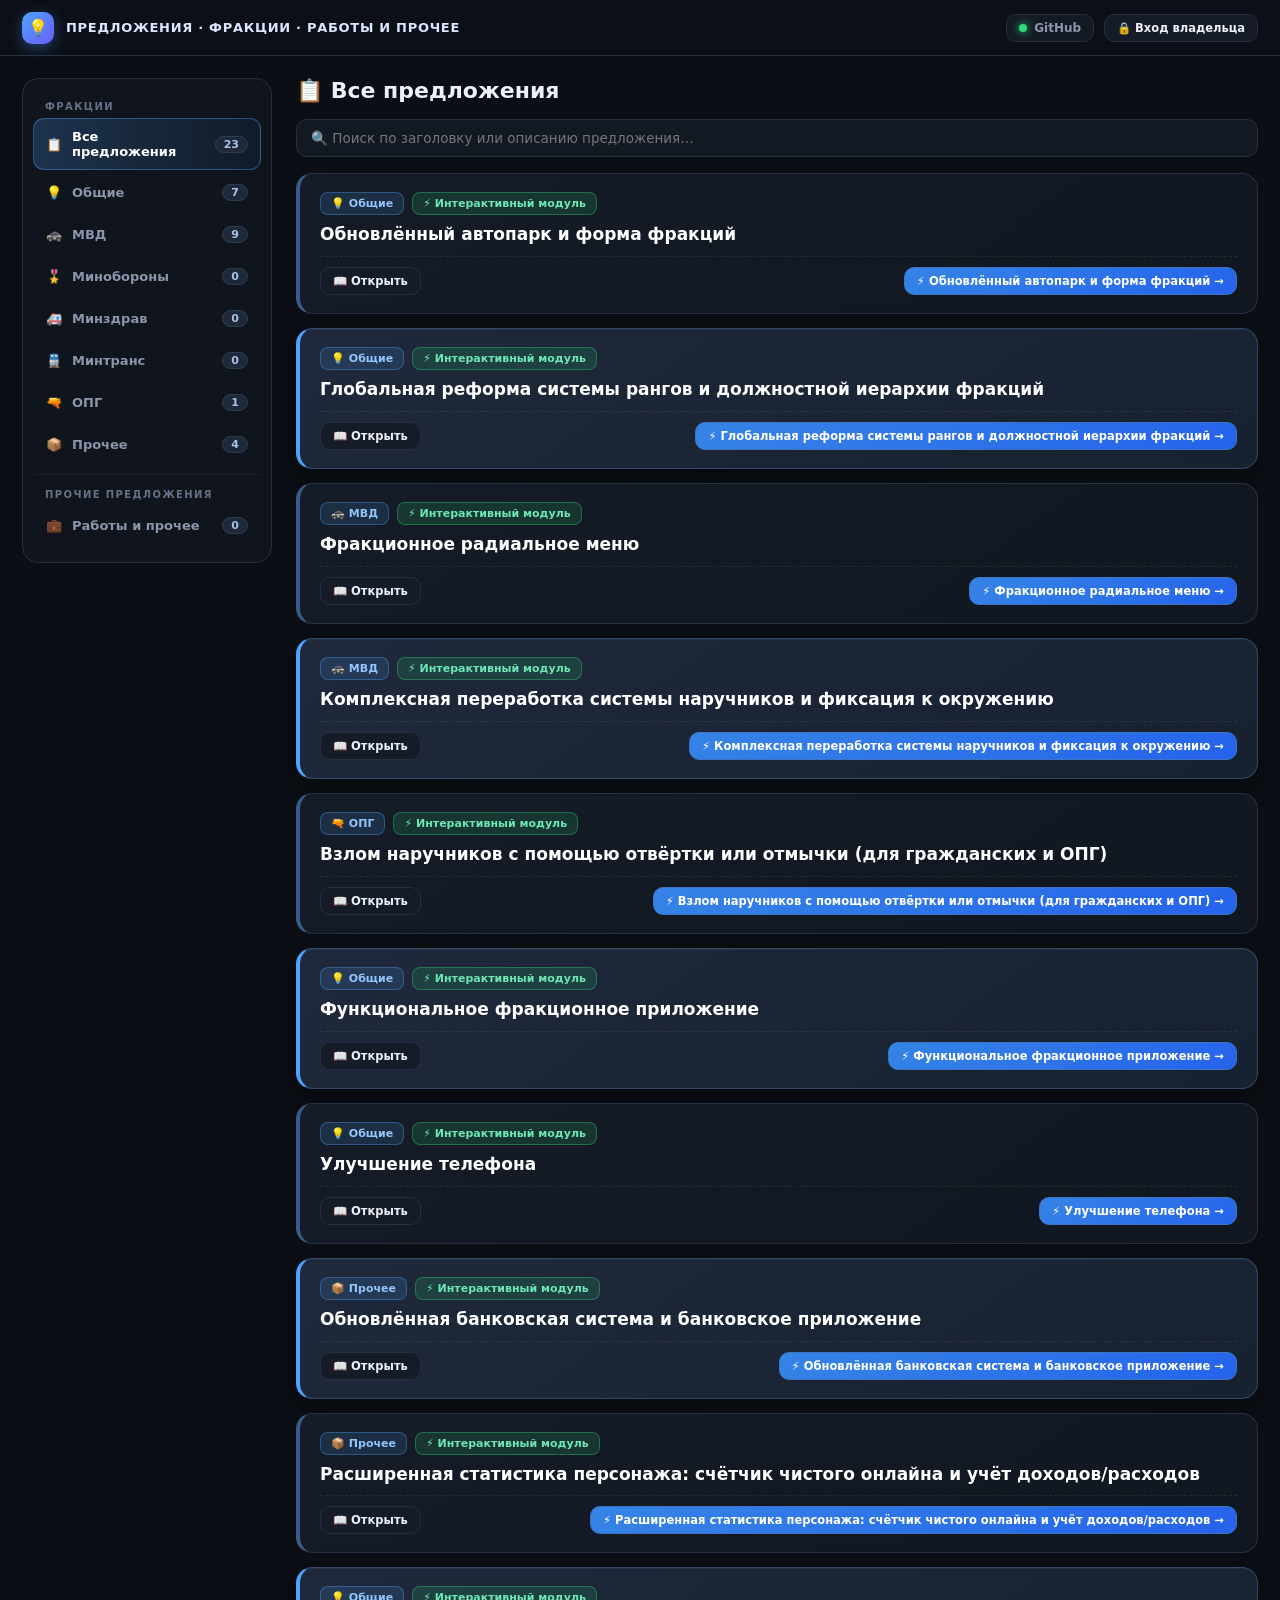
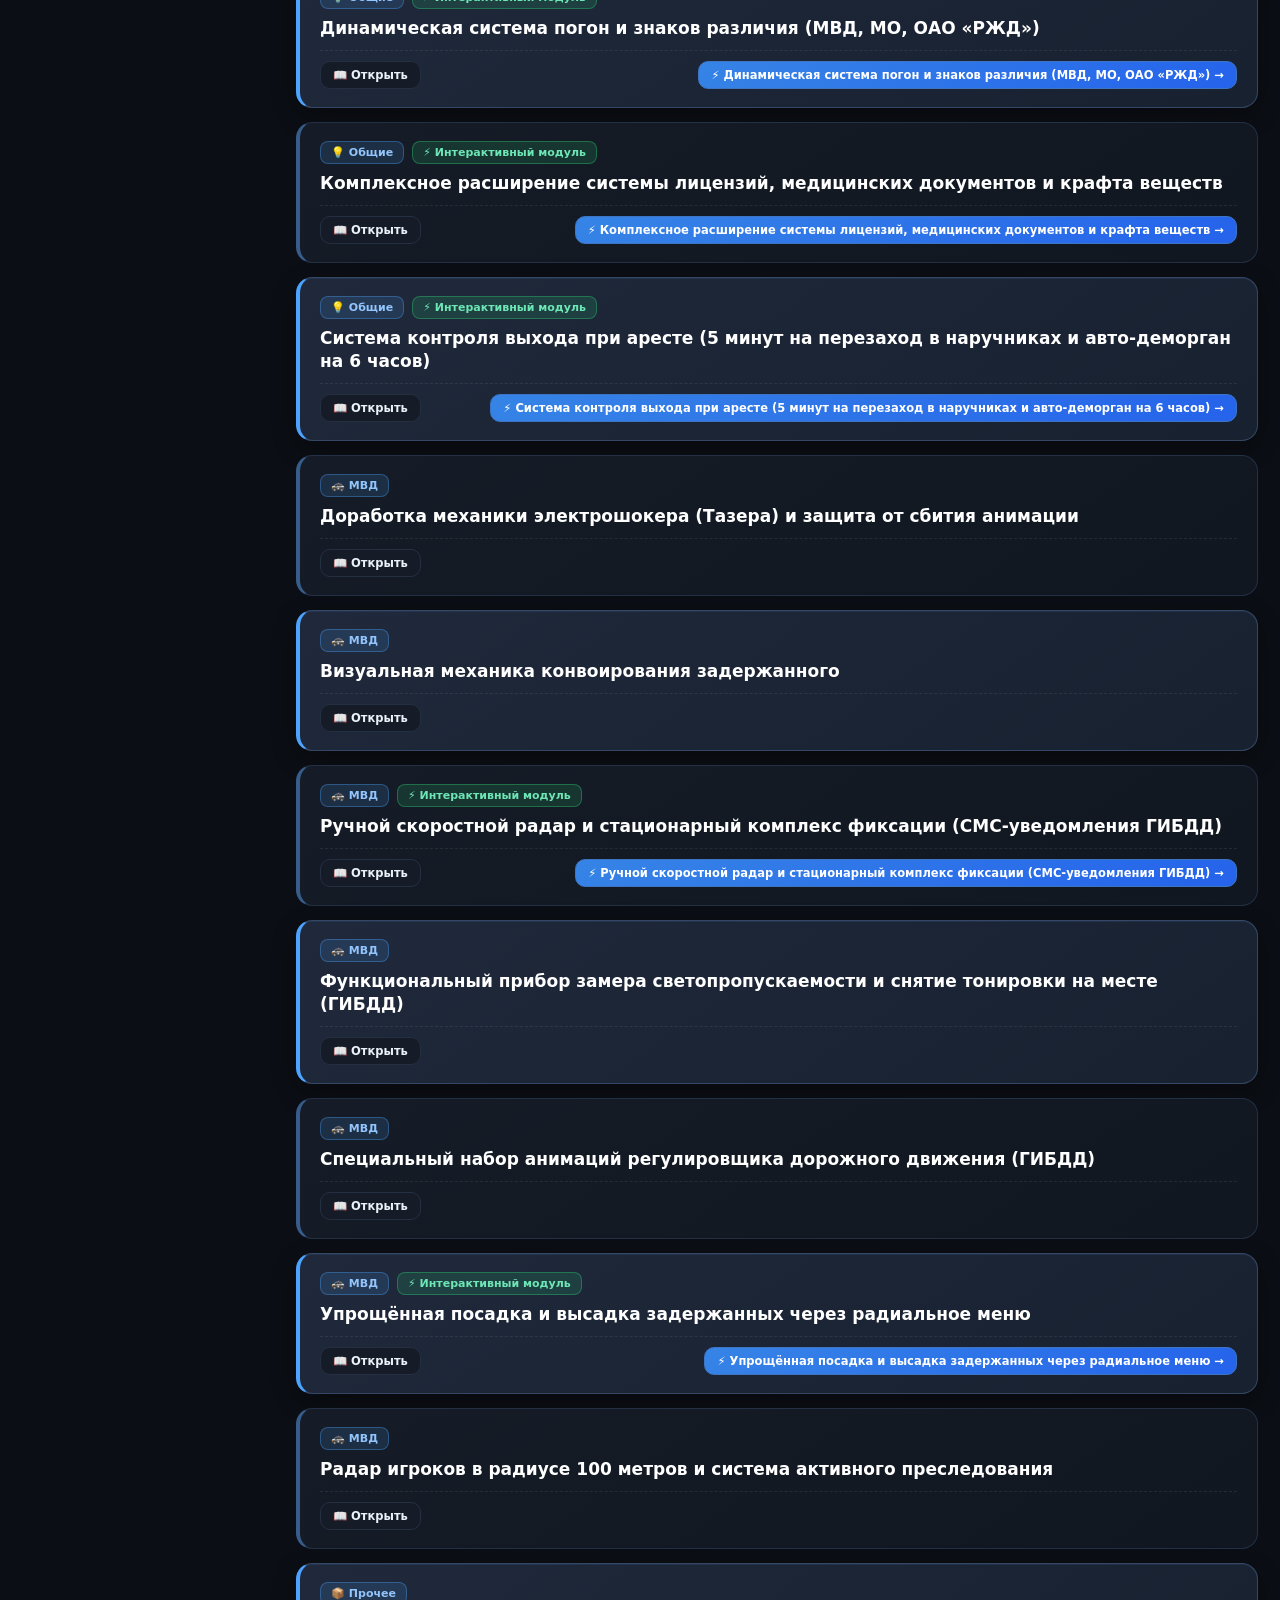
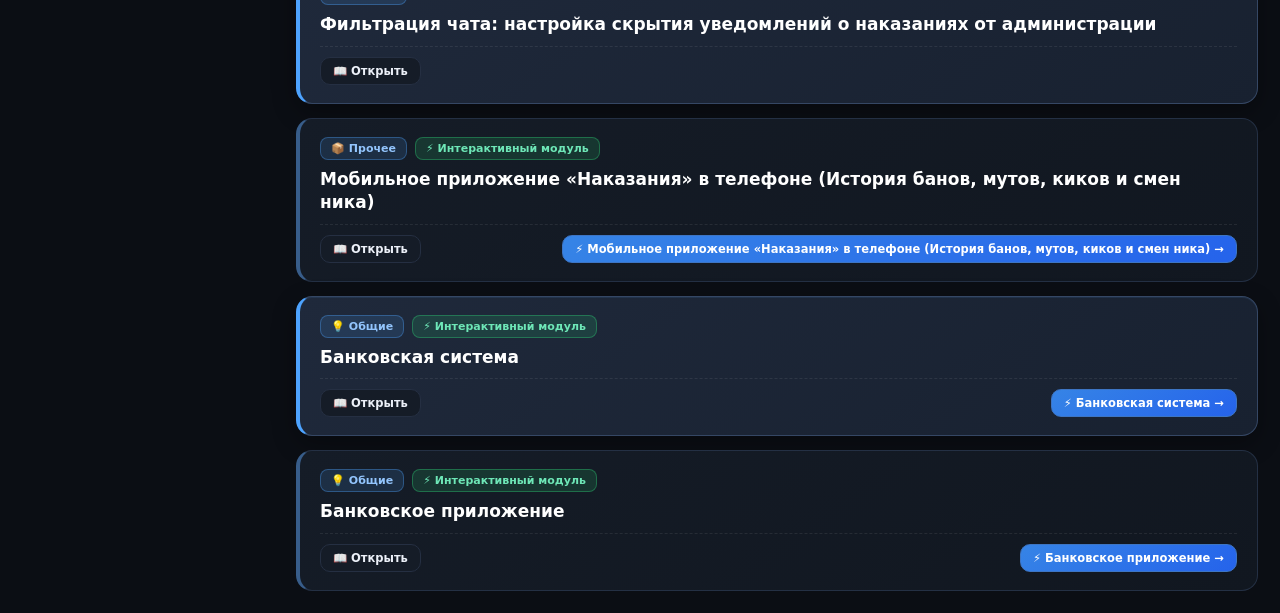
==== commit dbc97a64: "Update index.html" ====
--- a/index.html
+++ b/index.html
@@ -216,6 +216,21 @@
   border:1px solid rgba(77,163,255,.35);
   color:#93c5fd;
 }
+/* Выпадающий список быстрой смены категории прямо на карточке (для владельца) */
+.ic-cat-sel{
+  background:rgba(77,163,255,.14);
+  border:1px solid rgba(77,163,255,.45);
+  color:#93c5fd;
+  padding:3px 9px;
+  border-radius:8px;
+  font-size:11.5px;
+  font-weight:800;
+  font-family:inherit;
+  cursor:pointer;
+  outline:none;
+}
+.ic-cat-sel option{background:#131923;color:#fff}
+
 .ic-app-badge{
   display:inline-flex;
   align-items:center;
@@ -228,9 +243,32 @@
   border:1px solid rgba(47,217,122,.35);
   color:#6ee7b7;
 }
-.ic-title{font-size:17px;font-weight:800;color:#fff;margin-bottom:4px;line-height:1.35}
-
-/* Скрытое/раскрываемое описание по кнопке "Открыть / Скрыть" */
+.ic-media-badge{
+  display:inline-flex;
+  align-items:center;
+  gap:5px;
+  padding:4px 10px;
+  border-radius:8px;
+  font-size:11px;
+  font-weight:800;
+  background:rgba(247,201,72,.12);
+  border:1px solid rgba(247,201,72,.35);
+  color:#fcd34d;
+}
+.ic-title{font-size:17px;font-weight:800;color:#fff;margin-bottom:10px;line-height:1.35}
+
+/* Панель кнопок сразу под заголовком предложения (кнопка Открыть / Скрыть не прыгает!) */
+.ic-actions-bar{
+  display:flex;
+  align-items:center;
+  justify-content:space-between;
+  flex-wrap:wrap;
+  gap:10px;
+  padding-top:10px;
+  border-top:1px dashed rgba(255,255,255,.08);
+}
+
+/* Скрытое/раскрываемое описание под кнопкой */
 .ic-desc-box{
   display:none;
   margin-top:12px;
@@ -241,12 +279,12 @@
   font-size:13.5px;
   color:#dbe4f3;
   line-height:1.65;
-  white-space:pre-line;
 }
 .ic-desc-box.open{display:block;animation:fadeIn .18s}
+.ic-desc-text{white-space:pre-line}
 @keyframes fadeIn{from{opacity:0;transform:translateY(-4px)}}
 
-/* Таблицы внутри описания (для Глобальной реформы рангов и иерархии) */
+/* Таблицы внутри описания */
 .rank-table-wrap{overflow-x:auto;margin-top:12px;white-space:normal}
 .rank-table{width:100%;border-collapse:collapse;font-size:12.5px;border:1px solid #2b384e;border-radius:10px;overflow:hidden}
 .rank-table th{background:#1d2738;color:#93c5fd;font-weight:800;text-align:left;padding:10px 12px;border-bottom:1px solid #2e3d56;text-transform:uppercase;font-size:11px;letter-spacing:.6px}
@@ -254,20 +292,171 @@
 .rank-table tr:nth-child(even) td{background:rgba(255,255,255,.02)}
 .rank-table tr:hover td{background:rgba(77,163,255,.08)}
 
-.ic-foot{
+/* ГАЛЕРЕЯ ДО 10 ФОТО/ВИДЕО ПОД ОПИСАНИЕМ */
+.media-sec{
+  margin-top:16px;
+  padding-top:14px;
+  border-top:1px dashed rgba(255,255,255,.1);
+}
+.media-sec-hdr{
   display:flex;
   align-items:center;
   justify-content:space-between;
+  gap:10px;
   flex-wrap:wrap;
-  gap:10px;
-  margin-top:12px;
-  padding-top:11px;
-  border-top:1px dashed rgba(255,255,255,.08);
-}
+  margin-bottom:10px;
+}
+.media-sec-title{
+  font-size:11.5px;
+  font-weight:800;
+  text-transform:uppercase;
+  letter-spacing:.8px;
+  color:#93c5fd;
+}
+.media-grid{
+  display:grid;
+  grid-template-columns:repeat(auto-fill,minmax(190px,1fr));
+  gap:12px;
+}
+.media-item{
+  position:relative;
+  aspect-ratio:16/10;
+  border-radius:12px;
+  overflow:hidden;
+  border:1px solid #2b384e;
+  background:#0d121a;
+  cursor:zoom-in;
+  transition:transform .18s,border-color .18s;
+}
+.media-item:hover{
+  transform:translateY(-2px);
+  border-color:#4da3ff;
+}
+.media-item img,.media-item video{
+  width:100%;
+  height:100%;
+  object-fit:cover;
+  display:block;
+}
+.media-play-badge{
+  position:absolute;
+  left:8px;
+  bottom:8px;
+  background:rgba(10,14,20,.85);
+  border:1px solid rgba(255,255,255,.2);
+  color:#fff;
+  padding:3px 8px;
+  border-radius:7px;
+  font-size:10.5px;
+  font-weight:800;
+  pointer-events:none;
+}
+.media-del-btn{
+  position:absolute;
+  top:7px;
+  right:7px;
+  z-index:5;
+  background:rgba(185,28,28,.92);
+  border:1px solid #f87171;
+  color:#fff;
+  padding:4px 8px;
+  border-radius:8px;
+  font-size:11px;
+  font-weight:800;
+  cursor:pointer;
+  box-shadow:0 4px 12px rgba(0,0,0,.6);
+  transition:.15s;
+}
+.media-del-btn:hover{
+  background:#dc2626;
+  transform:scale(1.06);
+}
+.media-add-slot{
+  aspect-ratio:16/10;
+  border-radius:12px;
+  border:1.5px dashed #364966;
+  background:rgba(20,28,42,.55);
+  display:flex;
+  flex-direction:column;
+  align-items:center;
+  justify-content:center;
+  gap:5px;
+  color:#8b96ab;
+  cursor:pointer;
+  transition:.18s;
+  text-align:center;
+  padding:10px;
+}
+.media-add-slot:hover{
+  border-color:#4da3ff;
+  color:#fff;
+  background:rgba(77,163,255,.08);
+}
+
+/* ПОЛНОЭКРАННЫЙ ПРОСМОТР ФОТО И ВИДЕО */
+#mediaLb{
+  position:fixed;
+  inset:0;
+  z-index:950;
+  background:rgba(4,7,12,.92);
+  backdrop-filter:blur(10px);
+  display:none;
+  flex-direction:column;
+  align-items:center;
+  justify-content:center;
+  padding:20px;
+}
+#mediaLb.show{display:flex;animation:fadeIn .2s}
+.mlb-top{
+  position:fixed;
+  top:18px;
+  left:24px;
+  right:24px;
+  display:flex;
+  justify-content:space-between;
+  align-items:center;
+  z-index:960;
+  pointer-events:none;
+}
+.mlb-cap{
+  pointer-events:auto;
+  background:rgba(15,20,29,.88);
+  border:1px solid #2e3d56;
+  color:#fff;
+  padding:8px 14px;
+  border-radius:10px;
+  font-weight:800;
+  font-size:13px;
+}
+.mlb-close{
+  pointer-events:auto;
+  background:linear-gradient(145deg,#dc2626,#991b1b);
+  border:1px solid #fca5a5;
+  color:#fff;
+  padding:9px 18px;
+  border-radius:11px;
+  font-weight:800;
+  font-size:13px;
+  cursor:pointer;
+  box-shadow:0 8px 25px rgba(0,0,0,.6);
+}
+.mlb-content{
+  max-width:95vw;
+  max-height:86vh;
+  display:flex;
+  align-items:center;
+  justify-content:center;
+}
+.mlb-content img,.mlb-content video{
+  max-width:95vw;
+  max-height:85vh;
+  border-radius:14px;
+  border:1px solid #33445e;
+  box-shadow:0 30px 90px rgba(0,0,0,.85);
+  background:#000;
+}
+
 .ic-tools{display:flex;gap:6px}
-
-.media-grid{display:grid;grid-template-columns:repeat(auto-fill,minmax(220px,1fr));gap:12px;margin-top:14px;white-space:normal}
-.media-grid img,.media-grid video{width:100%;border-radius:12px;border:1px solid var(--line);max-height:260px;object-fit:cover;background:#0e131b}
 
 .back{
   position:fixed;
@@ -358,6 +547,16 @@
   </main>
 </div>
 
+<input type="file" id="ideaMediaInp" accept="image/*,video/*" multiple style="display:none">
+
+<div id="mediaLb" onclick="if(event.target===this)closeMediaLb()">
+  <div class="mlb-top">
+    <div class="mlb-cap" id="mlbCap">Просмотр медиафайла</div>
+    <button class="mlb-close" onclick="closeMediaLb()">✕ Закрыть (ESC)</button>
+  </div>
+  <div class="mlb-content" id="mlbBox"></div>
+</div>
+
 <div id="mroot"></div>
 <div id="troot"></div>
 
@@ -393,21 +592,45 @@
   return SECTIONS[1];
 }
 
-/* ===================== КАРТА ИНТЕРАКТИВНЫХ МОДУЛЕЙ ===================== */
+/* ===================== ПРЕДЗАГРУЗКА ЧИСТОГО GARAGE.HTML (ЧТОБЫ НИКОГДА НЕ ПОКАЗЫВАЛОСЬ РАДИАЛЬНОЕ МЕНЮ ПРИ ОТКРЫТИИ АВТОПАРКА) ===================== */
+var CLEAN_GARAGE_HTML_CACHE = null;
+var GARAGE_FILE_IS_CORRUPTED = false;
+
+function preloadCleanGarageHtml() {
+  if (!REPO) return;
+  fetch('apps/garage.html?check=' + Date.now(), { cache: 'no-store' })
+    .then(function(r) { return r.ok ? r.text() : ''; })
+    .then(function(txt) {
+      /* Если в apps/garage.html случайно сохранён код радиального меню (radialWrap) вместо автопарка (vgrid) */
+      if (txt && txt.indexOf('radialWrap') >= 0 && txt.indexOf('vgrid') < 0) {
+        GARAGE_FILE_IS_CORRUPTED = true;
+        return fetch('https://api.github.com/repos/' + REPO + '/commits?path=apps/garage.html&per_page=20&_t=' + Date.now())
+          .then(function(r) { return r.ok ? r.json() : []; })
+          .then(function(commits) {
+            var idx = 0;
+            function findCleanCommit() {
+              if (idx >= commits.length) return;
+              var sha = commits[idx++].sha;
+              fetch('https://raw.githubusercontent.com/' + REPO + '/' + sha + '/apps/garage.html')
+                .then(function(r) { return r.ok ? r.text() : ''; })
+                .then(function(oldHtml) {
+                  if (oldHtml && oldHtml.indexOf('vgrid') >= 0 && oldHtml.indexOf('radialWrap') < 0) {
+                    CLEAN_GARAGE_HTML_CACHE = oldHtml;
+                  } else {
+                    findCleanCommit();
+                  }
+                }).catch(findCleanCommit);
+            }
+            findCleanCommit();
+          });
+      }
+    }).catch(function() {});
+}
+preloadCleanGarageHtml();
+
 var REPO_ALL_FILES = [];
-var APPS_MAP = {
-  'garage':         'apps/garage.html',
-  'epaulettes':     'apps/epaulettes.html',
-  'mvd-radial':     'apps/mvd-radial.html',
-  'radial':         'apps/mvd-radial.html',
-  'phone':          'apps/phone.html',
-  'faction-app':    'apps/faction-app.html',
-  'tablet':         'apps/tablet.html'
-};
-
 var EXTERNAL_SEED_FN = (typeof window.seed === 'function') ? window.seed : null;
 
-/* Таблица для предложения «Глобальная реформа системы рангов и должностной иерархии фракций» */
 var RANKS_REFORM_TABLE_HTML =
   '<div class="rank-table-wrap">' +
     '<table class="rank-table">' +
@@ -438,7 +661,6 @@
     '</table>' +
   '</div>';
 
-/* Базовые предложения (включая объединённое «Фракционное радиальное меню», таблицу рангов, взлом наручников с отвёрткой 50% и все модули) */
 function baseSeedIdeas() {
   var list = [];
   if (EXTERNAL_SEED_FN) {
@@ -482,7 +704,7 @@
       id: 's_lockpick_cuffs',
       fac: 'opg',
       title: 'Взлом наручников с помощью отвёртки или отмычки (для гражданских и ОПГ)',
-      text: 'Механика освобождения закованного в наручники игрока для гражданских лиц и участников ОПГ:\n\n• Через радиальное меню при нажатии на взаимодействие с человеком, на котором надеты наручники, появляется кнопка «Освободить задержанного».\n• Если у игрока в инвентаре есть отвёртка (или отмычка), запускается анимация взлома замка наручников.\n• С шансом 50% задержанный игрок будет успешно освобождён из наручников или попытка окажется неудачной, однако отвёртка сломается в любом из исходов.',
+      text: 'Механика освобождения закованного в наручники игрока для гражданских лиц и участников ОПГ:\n\n• Через радиальное меню при нажатии на взаимодействие с человеком, на котором надеты наручники, появляется кнопка «Освободить задержанного».\n• Если у игрока в инвентаре есть отвёртка (или отмычка), запускается интерактивная мини-игра и анимация взлома замка наручников.\n• С шансом 50% задержанный игрок будет успешно освобождён из наручников или попытка окажется неудачной, однако отвёртка сломается в любом из исходов.',
       appUrl: 'apps/mvd-radial.html'
     },
     {
@@ -498,27 +720,41 @@
       title: 'Улучшение телефона',
       text: 'Обновлённый интерфейс игрового смартфона с быстрым вызовом экстренных служб (102 / 103 / 112) с передачей геопозиции, банковскими переводами, списком личного транспорта (с отображением статуса штрафстоянки и оплатой 10 000 ₽ за эвакуацию), мессенджером и фракционным приложением.',
       appUrl: 'builtin:phone'
+    },
+    {
+      id: 's_bank_system',
+      fac: 'other',
+      title: 'Обновлённая банковская система и банковское приложение',
+      text: 'Комплексная переработка банковского интерфейса и мобильного банкинга: управление счетами и вкладами, мгновенные переводы по номеру телефона и банковскому счёту, оплата штрафов ГИБДД и штрафстоянки (10 000 ₽), аналитика доходов и расходов.',
+      appUrl: 'builtin:bank'
+    },
+    {
+      id: 's_char_stats',
+      fac: 'other',
+      title: 'Расширенная статистика персонажа: счётчик чистого онлайна и учёт доходов/расходов',
+      text: 'Детальная панель статистики игрока: раздельный учёт чистого активного онлайна и времени в AFK за день, неделю и месяц, прогресс фракционной смены, а также подробная финансовая статистика всех доходов (зарплата, премии, работы) и расходов (штрафы, имущество, транспорт).',
+      appUrl: 'builtin:stats'
     }
   ];
 
   return core.concat(list);
 }
 
-/* Строгое и безошибочное сопоставление предложения с его интерактивным модулем */
+/* ===================== ТОЧНАЯ ПРИВЯЗКА КАЖДОГО ПРЕДЛОЖЕНИЯ К СВОЕМУ МОДУЛЮ БЕЗ ПУТАНИЦЫ ===================== */
 function autoBindAppUrl(it) {
   if (!it || typeof it !== 'object') return;
   var t = String(it.title || '').toLowerCase();
   var id = String(it.id || '').toLowerCase();
   var cur = String(it.appUrl || it.app || it.iframe || '').trim();
 
-  /* 1. АВТОПАРК И ФОРМА — всегда строго apps/garage.html! */
-  if (id === 's2' || t.indexOf('автопарк') >= 0 || (t.indexOf('форма фракц') >= 0)) {
+  /* 1. АВТОПАРК И ФОРМА — строго apps/garage.html */
+  if (id === 's2' || t.indexOf('автопарк') >= 0 || t.indexOf('форма фракц') >= 0) {
     it.appUrl = 'apps/garage.html';
     return;
   }
 
-  /* 2. РЕФОРМА РАНГОВ / ПОГОНЫ — apps/epaulettes.html (+ сохранение таблицы рангов!) */
-  if (t.indexOf('погон') >= 0 || (t.indexOf('реформа системы рангов') >= 0) || (t.indexOf('иерарх') >= 0)) {
+  /* 2. РЕФОРМА РАНГОВ И ПОГОНЫ — строго apps/epaulettes.html */
+  if (t.indexOf('погон') >= 0 || t.indexOf('реформа системы рангов') >= 0 || t.indexOf('иерарх') >= 0) {
     it.appUrl = 'apps/epaulettes.html';
     if (!it.tableHtml && t.indexOf('ранг') >= 0) {
       it.tableHtml = RANKS_REFORM_TABLE_HTML;
@@ -526,56 +762,56 @@
     return;
   }
 
-  /* 3. РАДИАЛЬНОЕ МЕНЮ / НАРУЧНИКИ / ВЗЛОМ НАРУЧНИКОВ ОТВЁРТКОЙ — apps/mvd-radial.html */
+  /* 3. РАДИАЛЬНОЕ МЕНЮ / НАРУЧНИКИ / ВЗЛОМ НАРУЧНИКОВ — единый apps/mvd-radial.html для общей синхронизации! */
   if (t.indexOf('радиальн') >= 0 || t.indexOf('наручник') >= 0 || id === 's_radial' || id === 's_cuffs_rework' || id === 's_lockpick_cuffs') {
     it.appUrl = 'apps/mvd-radial.html';
     return;
   }
 
-  /* 4. ФУНКЦИОНАЛЬНОЕ ФРАКЦИОННОЕ ПРИЛОЖЕНИЕ */
-  if (t.indexOf('фракционное приложение') >= 0 || t.indexOf('планшет') >= 0) {
-    /* Если в репозитории есть отдельный файл — используем его, иначе встроенный интерактивный модуль */
-    for (var i = 0; i < REPO_ALL_FILES.length; i++) {
-      if (/faction|tablet|app/i.test(REPO_ALL_FILES[i]) && !/garage|radial|epaulettes/i.test(REPO_ALL_FILES[i])) {
-        it.appUrl = REPO_ALL_FILES[i];
-        return;
-      }
+  /* 4. ФУНКЦИОНАЛЬНОЕ ФРАКЦИОННОЕ ПРИЛОЖЕНИЕ — строго фракционное приложение (НЕ банк!) */
+  if (t.indexOf('фракционное приложение') >= 0 || id === 's_faction_app') {
+    var facFile = REPO_ALL_FILES.find(function(f) { return /^apps\/(faction|mvd-app|fraction)/i.test(f); });
+    it.appUrl = facFile || 'builtin:faction-app';
+    return;
+  }
+
+  /* 5. БАНКОВСКАЯ СИСТЕМА И БАНКОВСКОЕ ПРИЛОЖЕНИЕ */
+  if (t.indexOf('банк') >= 0 || id === 's_bank_system' || /bank/i.test(cur)) {
+    var bankFile = REPO_ALL_FILES.find(function(f) { return /^apps\/.*bank.*\.html$/i.test(f); });
+    it.appUrl = bankFile || 'builtin:bank';
+    return;
+  }
+
+  /* 6. РАСШИРЕННАЯ СТАТИСТИКА ПЕРСОНАЖА: СЧЁТЧИК ЧИСТОГО ОНЛАЙНА И УЧЁТ ДОХОДОВ/РАСХОДОВ */
+  if (t.indexOf('статистик') >= 0 || t.indexOf('чистого онлайна') >= 0 || t.indexOf('доходов/расходов') >= 0 || id === 's_char_stats' || /stat/i.test(cur)) {
+    var statFile = REPO_ALL_FILES.find(function(f) { return /^apps\/.*stat.*\.html$/i.test(f); });
+    it.appUrl = statFile || 'builtin:stats';
+    return;
+  }
+
+  /* 7. УЛУЧШЕНИЕ ТЕЛЕФОНА */
+  if (t.indexOf('телефон') >= 0 || id === 's_phone_upgrade' || /phone/i.test(cur)) {
+    var phoneFile = REPO_ALL_FILES.find(function(f) { return /^apps\/.*phone.*\.html$/i.test(f); });
+    it.appUrl = phoneFile || 'builtin:phone';
+    return;
+  }
+
+  /* Если указан другой .html файл — проверяем, существует ли он реально в списке REPO_ALL_FILES */
+  if (cur && cur.indexOf('builtin:') !== 0) {
+    var clean = cur.replace(/^apps\//i, '').replace(/\.html.*$/i, '').toLowerCase();
+    var exactMatch = REPO_ALL_FILES.find(function(f) {
+      var base = f.replace(/^.*\//, '').replace(/\.html$/i, '').toLowerCase();
+      return base === clean;
+    });
+    if (exactMatch) {
+      it.appUrl = exactMatch;
+    } else if (cur !== 'apps/garage.html' && cur !== 'apps/mvd-radial.html' && cur !== 'apps/epaulettes.html') {
+      /* Если файла не существует в репозитории — убираем битую ссылку, чтобы не было ошибки 404 */
+      delete it.appUrl;
     }
-    it.appUrl = 'builtin:faction-app';
-    return;
-  }
-
-  /* 5. УЛУЧШЕНИЕ ТЕЛЕФОНА */
-  if (t.indexOf('телефон') >= 0 || cur === 'phone' || cur === 'apps/phone.html') {
-    for (var j = 0; j < REPO_ALL_FILES.length; j++) {
-      if (/phone|smartphone|mobile/i.test(REPO_ALL_FILES[j])) {
-        it.appUrl = REPO_ALL_FILES[j];
-        return;
-      }
-    }
-    it.appUrl = 'builtin:phone';
-    return;
-  }
-
-  if (!cur) return;
-  if (cur.indexOf('builtin:') === 0) return;
-
-  var clean = cur.replace(/^apps\//i, '').replace(/\.html.*$/i, '').toLowerCase();
-  if (APPS_MAP[clean]) {
-    it.appUrl = APPS_MAP[clean];
-    return;
-  }
-  for (var k = 0; k < REPO_ALL_FILES.length; k++) {
-    var path = REPO_ALL_FILES[k];
-    var fileBase = path.replace(/^.*\//, '').replace(/\.html$/i, '').toLowerCase();
-    if (fileBase === clean) {
-      it.appUrl = path;
-      return;
-    }
-  }
-}
-
-/* Сканирование реального дерева файлов репозитория */
+  }
+}
+
 function scanRepoTree() {
   if (!REPO) return Promise.resolve();
   return fetch('https://api.github.com/repos/' + REPO + '/git/trees/' + BRANCH + '?recursive=1&_t=' + Date.now())
@@ -586,8 +822,6 @@
       j.tree.forEach(function(node) {
         if (node && node.path && /\.html$/i.test(node.path) && node.path !== 'index.html') {
           REPO_ALL_FILES.push(node.path);
-          var base = node.path.replace(/^.*\//, '').replace(/\.html$/i, '').toLowerCase();
-          APPS_MAP[base] = node.path;
         }
       });
       window.ITEMS.forEach(autoBindAppUrl);
@@ -595,8 +829,55 @@
     }).catch(function() {});
 }
 
-/* ===================== СОСТОЯНИЕ, ОБЪЕДИНЕНИЕ ДУБЛИКАТОВ И ОЧИСТКА ===================== */
-var LOCAL_IDEAS_K = 'mvd_ideas_clean_v6';
+/* ===================== INDEXEDDB ДЛЯ ХРАНЕНИЯ ИДЕЙ И ДО 10 ФОТО/ВИДЕО ===================== */
+var IDEAS_IDB_NAME = 'mta_ideas_media_db_v1';
+var IDEAS_IDB_STORE = 'ideas_store';
+
+function openIdeasIdb() {
+  return new Promise(function(resolve, reject) {
+    if (!window.indexedDB) { reject(new Error('no idb')); return; }
+    var req = window.indexedDB.open(IDEAS_IDB_NAME, 1);
+    req.onupgradeneeded = function(ev) {
+      var db = ev.target.result;
+      if (!db.objectStoreNames.contains(IDEAS_IDB_STORE)) {
+        db.createObjectStore(IDEAS_IDB_STORE);
+      }
+    };
+    req.onsuccess = function(ev) { resolve(ev.target.result); };
+    req.onerror = function() { reject(req.error); };
+  });
+}
+
+function saveIdeasToIdb() {
+  return openIdeasIdb().then(function(db) {
+    return new Promise(function(resolve) {
+      try {
+        var tx = db.transaction(IDEAS_IDB_STORE, 'readwrite');
+        var st = tx.objectStore(IDEAS_IDB_STORE);
+        st.put({ items: window.ITEMS, savedAt: Date.now() }, 'current_ideas');
+        tx.oncomplete = function() { resolve(true); };
+        tx.onerror = function() { resolve(false); };
+      } catch (e) { resolve(false); }
+    });
+  }).catch(function() { return false; });
+}
+
+function loadIdeasFromIdb() {
+  return openIdeasIdb().then(function(db) {
+    return new Promise(function(resolve) {
+      try {
+        var tx = db.transaction(IDEAS_IDB_STORE, 'readonly');
+        var st = tx.objectStore(IDEAS_IDB_STORE);
+        var r = st.get('current_ideas');
+        r.onsuccess = function() { resolve(r.result || null); };
+        r.onerror = function() { resolve(null); };
+      } catch (e) { resolve(null); }
+    });
+  }).catch(function() { return null; });
+}
+
+/* ===================== СОСТОЯНИЕ И ОЧИСТКА ===================== */
+var LOCAL_IDEAS_K = 'mvd_ideas_clean_v8';
 var MAIN_KEY_K    = 'idea_admin_key';
 var DELETED_IDEAS_K = 'mvd_deleted_ideas_v1';
 var DELETED_IDEA_IDS = {};
@@ -647,36 +928,70 @@
   return true;
 }
 
+function ensureMediaList(it) {
+  if (!it) return [];
+  if (!Array.isArray(it.images)) it.images = [];
+  if (!Array.isArray(it.videos)) it.videos = [];
+  if (it.photo && typeof it.photo === 'string' && it.images.indexOf(it.photo) < 0) {
+    it.images.push(it.photo);
+    delete it.photo;
+  }
+  var combined = [];
+  it.images.forEach(function(src) {
+    if (src && typeof src === 'string') combined.push({ type: 'image', src: src });
+  });
+  it.videos.forEach(function(src) {
+    if (src && typeof src === 'string') combined.push({ type: 'video', src: src });
+  });
+  return combined.slice(0, 10);
+}
+
+function syncMediaListBack(it, mediaArr) {
+  it.images = [];
+  it.videos = [];
+  (mediaArr || []).slice(0, 10).forEach(function(m) {
+    if (!m || !m.src) return;
+    if (m.type === 'video' || /^data:video\/|\.mp4|\.webm|\.mov/i.test(m.src)) {
+      it.videos.push(m.src);
+    } else {
+      it.images.push(m.src);
+    }
+  });
+}
+
 function normalizeIdeaItem(it) {
   var copy = Object.assign({}, it);
   copy.title = String(copy.title || copy.name || '').trim();
   copy.text  = String(copy.text || copy.desc || copy.body || '').trim();
   copy.fac   = copy.fac || copy.cat || copy.section || 'general';
   if (copy.app && !copy.appUrl) copy.appUrl = copy.app;
-
-  /* Объединяем "Фракционное радиальное меню сотрудников МВД (УМВД / ГИБДД)" и "Фракционное радиальное меню" в ОДНО предложение! */
+  if (!Array.isArray(copy.images)) copy.images = [];
+  if (!Array.isArray(copy.videos)) copy.videos = [];
+
   if (/^фракционное радиальное меню/i.test(copy.title)) {
-    copy.id    = 's_radial';
-    copy.fac   = 'mvd';
-    copy.title = 'Фракционное радиальное меню';
+    copy.id     = 's_radial';
+    copy.title  = 'Фракционное радиальное меню';
     copy.appUrl = 'apps/mvd-radial.html';
   }
 
-  /* Обновляем описание для "Взлом наручников с помощью отвёртки или отмычки" */
+  if (/обновл[её]нный автопарк/i.test(copy.title) || copy.id === 's2') {
+    copy.id     = 's2';
+    copy.appUrl = 'apps/garage.html';
+  }
+
   if (/взлом наручников/i.test(copy.title)) {
     copy.id = 's_lockpick_cuffs';
     if (copy.text.indexOf('50%') < 0) {
       copy.text = (copy.text ? copy.text + '\n\n' : '') +
-        'Механика взлома через радиальное меню:\nЧерез радиальное меню, если нажать на взаимодействие с человеком, на котором надеты наручники, появится кнопка «Освободить задержанного». Если в инвентаре есть отвёртка, последует анимация взлома, и с шансом 50% игрок будет освобождён или нет, но отвёртка сломается в любом из исходов.';
+        'Механика взлома через радиальное меню:\nЧерез радиальное меню, если нажать на взаимодействие с человеком, на котором надеты наручники, появится кнопка «Освободить задержанного». Если в инвентаре есть отвёртка, последует интерактивная мини-игра и анимация взлома, и с шансом 50% игрок будет освобождён или нет, но отвёртка сломается в любом из исходов.';
     }
     copy.appUrl = 'apps/mvd-radial.html';
   }
 
-  /* Восстанавливаем таблицу в "Глобальная реформа системы рангов и должностной иерархии фракций" */
   if (/реформа системы рангов/i.test(copy.title) || /должностной иерархии/i.test(copy.title)) {
-    copy.id = 's_ranks_reform';
+    copy.id        = 's_ranks_reform';
     copy.tableHtml = RANKS_REFORM_TABLE_HTML;
-    copy.appUrl = 'apps/epaulettes.html';
+    copy.appUrl    = 'apps/epaulettes.html';
   }
 
   if (!copy.id) copy.id = 'idea_' + copy.title.toLowerCase().replace(/[^a-zа-яё0-9]+/gi, '_');
@@ -689,30 +1004,35 @@
   var byKey = {};
   var out = [];
 
-  /* Сначала загружаем эталонные карточки из baseSeedIdeas() */
-  baseSeedIdeas().concat.apply(baseSeedIdeas(), lists || []).forEach(function(rawIt) {
-    if (!isRealIdeaItem(rawIt)) return;
-    var it = normalizeIdeaItem(rawIt);
-    var normTitleKey = it.title.toLowerCase().replace(/\s+/g, ' ');
-    /* Для радиального меню и реформы рангов склеиваем по единому ключу */
-    var key = (it.id === 's_radial' || it.id === 's2' || it.id === 's_ranks_reform' || it.id === 's_lockpick_cuffs')
-      ? it.id
-      : normTitleKey;
-
-    if (!byKey[key]) {
-      byKey[key] = it;
-      out.push(it);
-    } else {
-      var ex = byKey[key];
-      if ((it.text || '').length > (ex.text || '').length && it.id !== 's2') {
-        ex.text = it.text;
+  /* Пользовательские списки идут ПЕРВЫМИ, чтобы изменённая владельцем категория (fac) сохранялась! */
+  var allSources = (lists || []).concat([baseSeedIdeas()]);
+  allSources.forEach(function(arr) {
+    var a = toArr(arr);
+    if (!a || !a.length) return;
+    a.forEach(function(rawIt) {
+      if (!isRealIdeaItem(rawIt)) return;
+      var it = normalizeIdeaItem(rawIt);
+      var normTitleKey = it.title.toLowerCase().replace(/\s+/g, ' ');
+      var key = (it.id === 's_radial' || it.id === 's2' || it.id === 's_ranks_reform' || it.id === 's_lockpick_cuffs')
+        ? it.id
+        : normTitleKey;
+
+      if (!byKey[key]) {
+        byKey[key] = it;
+        out.push(it);
+      } else {
+        var ex = byKey[key];
+        if ((it.text || '').length > (ex.text || '').length && it.id !== 's2') {
+          ex.text = it.text;
+        }
+        if (it.tableHtml && !ex.tableHtml) ex.tableHtml = it.tableHtml;
+        if (!ex._mediaModifiedByOwner) {
+          if (it.images && it.images.length && (!ex.images || !ex.images.length)) ex.images = it.images.slice();
+          if (it.videos && it.videos.length && (!ex.videos || !ex.videos.length)) ex.videos = it.videos.slice();
+        }
+        autoBindAppUrl(ex);
       }
-      if (it.tableHtml && !ex.tableHtml) ex.tableHtml = it.tableHtml;
-      if (it.appUrl && !ex.appUrl) ex.appUrl = it.appUrl;
-      if (it.images && it.images.length && (!ex.images || !ex.images.length)) ex.images = it.images;
-      if (it.videos && it.videos.length && (!ex.videos || !ex.videos.length)) ex.videos = it.videos;
-      autoBindAppUrl(ex);
-    }
+    });
   });
 
   return out;
@@ -721,9 +1041,13 @@
 function loadLocalIdeasFromAllBrowserKeys() {
   var collected = [];
   try {
+    var primary = JSON.parse(localStorage.getItem(LOCAL_IDEAS_K) || 'null');
+    if (primary && Array.isArray(primary.items)) {
+      collected.push(primary.items);
+    }
     for (var i = 0; i < localStorage.length; i++) {
       var k = localStorage.key(i);
-      if (!k || k.indexOf('garage') >= 0 || k.indexOf('megaphone') >= 0) continue;
+      if (!k || k === LOCAL_IDEAS_K || k.indexOf('garage') >= 0 || k.indexOf('megaphone') >= 0) continue;
       try {
         var raw = JSON.parse(localStorage.getItem(k) || 'null');
         if (!raw) continue;
@@ -737,6 +1061,8 @@
 
 function saveLocalIdeas() {
   window.ITEMS = window.ITEMS.filter(isRealIdeaItem);
+  window.ITEMS.forEach(autoBindAppUrl);
+  saveIdeasToIdb();
   try {
     localStorage.setItem(LOCAL_IDEAS_K, JSON.stringify({ items: window.ITEMS, savedAt: Date.now() }));
   } catch (e) {}
@@ -771,6 +1097,7 @@
       var found = extractIdeasFromJson(j);
       if (found.length) lists.push(found);
     });
+    if (lists.length && lists[0].length >= 5) return lists;
 
     return fetch('https://api.github.com/repos/' + REPO + '/commits?path=data.json&per_page=30&_t=' + Date.now(), { headers: headers })
       .then(function(r) { return r.ok ? r.json() : []; })
@@ -782,10 +1109,6 @@
           var msg = (c.commit && c.commit.message) || '';
           if (msg.indexOf('garage sync') < 0) candidateShas.push(c.sha);
         });
-        commits.slice(0, 15).forEach(function(c) {
-          if (c && c.sha && candidateShas.indexOf(c.sha) < 0) candidateShas.push(c.sha);
-        });
-
         var idx = 0;
         function checkNextCommit() {
           if (idx >= candidateShas.length) return Promise.resolve(lists);
@@ -818,24 +1141,206 @@
     'Content-Type': 'application/json'
   };
 
-  [IDEAS_DATA_FILE, 'data.json'].forEach(function(fileName) {
-    fetch('https://api.github.com/repos/' + REPO + '/contents/' + fileName + '?_t=' + Date.now(), { headers: headers })
-      .then(function(r) { return r.ok ? r.json() : null; })
-      .then(function(existing) {
-        var body = {
-          message: 'update ideas (' + cleanList.length + ')',
-          content: b64e(snap),
-          branch: BRANCH
-        };
-        if (existing && existing.sha) body.sha = existing.sha;
-        return fetch('https://api.github.com/repos/' + REPO + '/contents/' + fileName, {
-          method: 'PUT',
-          headers: headers,
-          body: JSON.stringify(body)
+  var dataSha = null;
+  fetch('https://api.github.com/repos/' + REPO + '/git/blobs', {
+    method: 'POST',
+    headers: headers,
+    body: JSON.stringify({ content: b64e(snap), encoding: 'base64' })
+  }).then(function(r) { return r.ok ? r.json() : Promise.reject(r.status); })
+    .then(function(blobObj) {
+      dataSha = blobObj.sha;
+      return fetch('https://api.github.com/repos/' + REPO + '/git/refs/heads/' + BRANCH + '?_t=' + Date.now(), { headers: headers, cache: 'no-store' });
+    })
+    .then(function(r) { return r.json(); })
+    .then(function(refObj) {
+      var headSha = refObj.object.sha;
+      return fetch('https://api.github.com/repos/' + REPO + '/git/commits/' + headSha + '?_t=' + Date.now(), { headers: headers, cache: 'no-store' })
+        .then(function(r) { return r.json(); })
+        .then(function(cm) { return { headSha: headSha, treeSha: cm.tree.sha }; });
+    })
+    .then(function(base) {
+      return fetch('https://api.github.com/repos/' + REPO + '/git/trees', {
+        method: 'POST',
+        headers: headers,
+        body: JSON.stringify({
+          base_tree: base.treeSha,
+          tree: [
+            { path: IDEAS_DATA_FILE, mode: '100644', type: 'blob', sha: dataSha },
+            { path: 'data.json',     mode: '100644', type: 'blob', sha: dataSha }
+          ]
+        })
+      }).then(function(r) { return r.json(); })
+        .then(function(nt) {
+          return fetch('https://api.github.com/repos/' + REPO + '/git/commits', {
+            method: 'POST',
+            headers: headers,
+            body: JSON.stringify({ message: 'update ideas & categories', tree: nt.sha, parents: [base.headSha] })
+          });
         });
-      }).catch(function() {});
+    })
+    .then(function(r) { return r.json(); })
+    .then(function(nc) {
+      return fetch('https://api.github.com/repos/' + REPO + '/git/refs/heads/' + BRANCH, {
+        method: 'PATCH',
+        headers: headers,
+        body: JSON.stringify({ sha: nc.sha, force: true })
+      });
+    }).catch(function() {});
+}
+
+/* ===================== БЫСТРАЯ СМЕНА КАТЕГОРИИ ПРЕДЛОЖЕНИЯ В 1 КЛИК ===================== */
+window.quickChangeIdeaCategory = function(ev, ideaId, newFac) {
+  if (ev) ev.stopPropagation();
+  if (!window.adminMode) return;
+  var it = findIdeaById(ideaId);
+  if (!it || !newFac) return;
+  it.fac = newFac;
+  saveLocalIdeas();
+  pushIdeasToGitHub();
+  render();
+  var sObj = secInfo(newFac);
+  toast('✓ Перенесено в категорию «' + sObj.ic + ' ' + sObj.n + '»');
+};
+
+/* ===================== ЗАГРУЗКА, УДАЛЕНИЕ И ПОЛНОЭКРАННЫЙ ПРОСМОТР ДО 10 ФОТО/ВИДЕО ===================== */
+var mediaUploadIdeaId = null;
+
+function findIdeaById(id) {
+  for (var i = 0; i < window.ITEMS.length; i++) {
+    if (window.ITEMS[i].id === id) return window.ITEMS[i];
+  }
+  return null;
+}
+
+window.triggerIdeaMediaUpload = function(ev, ideaId) {
+  if (ev) ev.stopPropagation();
+  if (!window.adminMode) return;
+  var it = findIdeaById(ideaId);
+  if (!it) return;
+  var curMedia = ensureMediaList(it);
+  if (curMedia.length >= 10) {
+    toast('Максимум 10 фото/видео в одном предложении', true);
+    return;
+  }
+  mediaUploadIdeaId = ideaId;
+  var inp = document.getElementById('ideaMediaInp');
+  inp.value = '';
+  inp.click();
+};
+
+function compressPhotoFile(file) {
+  return new Promise(function(resolve) {
+    var reader = new FileReader();
+    reader.onload = function(ev) {
+      var img = new Image();
+      img.onload = function() {
+        var MAX = 1280;
+        var w = img.naturalWidth || img.width;
+        var h = img.naturalHeight || img.height;
+        var k = Math.min(1, MAX / Math.max(w, h));
+        var cv = document.createElement('canvas');
+        cv.width = Math.max(1, Math.round(w * k));
+        cv.height = Math.max(1, Math.round(h * k));
+        cv.getContext('2d').drawImage(img, 0, 0, cv.width, cv.height);
+        try {
+          resolve({ type: 'image', src: cv.toDataURL('image/jpeg', 0.84) });
+        } catch (e) {
+          resolve({ type: 'image', src: ev.target.result });
+        }
+      };
+      img.onerror = function() { resolve(null); };
+      img.src = ev.target.result;
+    };
+    reader.readAsDataURL(file);
   });
 }
+
+function readVideoFile(file) {
+  return new Promise(function(resolve) {
+    var reader = new FileReader();
+    reader.onload = function(ev) {
+      resolve({ type: 'video', src: ev.target.result });
+    };
+    reader.onerror = function() { resolve(null); };
+    reader.readAsDataURL(file);
+  });
+}
+
+document.getElementById('ideaMediaInp').addEventListener('change', function() {
+  var files = Array.prototype.slice.call(this.files || []);
+  this.value = '';
+  if (!files.length || !mediaUploadIdeaId) return;
+  var it = findIdeaById(mediaUploadIdeaId);
+  mediaUploadIdeaId = null;
+  if (!it) return;
+
+  var curMedia = ensureMediaList(it);
+  var slotsLeft = 10 - curMedia.length;
+  if (slotsLeft <= 0) {
+    toast('Достигнут лимит 10 фото/видео', true);
+    return;
+  }
+  var toProcess = files.slice(0, slotsLeft);
+  Promise.all(toProcess.map(function(f) {
+    if (f.type && f.type.indexOf('video/') === 0) return readVideoFile(f);
+    return compressPhotoFile(f);
+  })).then(function(added) {
+    added.forEach(function(m) {
+      if (m && m.src && curMedia.length < 10) curMedia.push(m);
+    });
+    it._mediaModifiedByOwner = true;
+    syncMediaListBack(it, curMedia);
+    OPEN_DESC_MAP[it.id] = true;
+    saveLocalIdeas();
+    pushIdeasToGitHub();
+    render();
+    toast('✓ Загружено медиафайлов: ' + added.filter(Boolean).length);
+  });
+});
+
+window.deleteIdeaMedia = function(ev, ideaId, mediaIndex) {
+  if (ev) ev.stopPropagation();
+  if (!window.adminMode) return;
+  var it = findIdeaById(ideaId);
+  if (!it) return;
+  if (!confirm('Удалить этот медиафайл из предложения?')) return;
+  var curMedia = ensureMediaList(it);
+  curMedia.splice(mediaIndex, 1);
+  it._mediaModifiedByOwner = true;
+  syncMediaListBack(it, curMedia);
+  saveLocalIdeas();
+  pushIdeasToGitHub();
+  render();
+  toast('Медиафайл удалён');
+};
+
+window.openMediaLb = function(ev, ideaId, mediaIndex) {
+  if (ev) ev.stopPropagation();
+  var it = findIdeaById(ideaId);
+  if (!it) return;
+  var curMedia = ensureMediaList(it);
+  var m = curMedia[mediaIndex];
+  if (!m || !m.src) return;
+
+  var lb = document.getElementById('mediaLb');
+  var box = document.getElementById('mlbBox');
+  var cap = document.getElementById('mlbCap');
+  cap.textContent = it.title + ' · Файл ' + (mediaIndex + 1) + ' из ' + curMedia.length;
+
+  if (m.type === 'video' || /^data:video\/|\.mp4|\.webm|\.mov/i.test(m.src)) {
+    box.innerHTML = '<video src="' + escapeHtml(m.src) + '" controls autoplay></video>';
+  } else {
+    box.innerHTML = '<img src="' + escapeHtml(m.src) + '" alt="" onclick="closeMediaLb()">';
+  }
+  lb.classList.add('show');
+};
+
+window.closeMediaLb = function() {
+  var lb = document.getElementById('mediaLb');
+  var box = document.getElementById('mlbBox');
+  if (lb) lb.classList.remove('show');
+  if (box) box.innerHTML = '';
+};
 
 /* ===================== ВХОД / ВЫХОД ВЛАДЕЛЬЦА ===================== */
 window.openAdminLogin = function() {
@@ -849,7 +1354,7 @@
         '<div class="m-body">' +
           '<label class="flab">GitHub Personal Access Token (ghp_...)</label>' +
           '<input type="password" class="inp" id="admTokInp" style="width:100%" value="' + savedTok.replace(/"/g, '&quot;') + '" placeholder="ghp_xxxxxxxxxxxxxxxxxxxx">' +
-          '<div style="font-size:12px;color:var(--mut);margin-top:10px;line-height:1.5">После входа станут доступны кнопки добавления/редактирования предложений, управление автопарком, формой и мегафоном.</div>' +
+          '<div style="font-size:12px;color:var(--mut);margin-top:10px;line-height:1.5">После входа станут доступны быстрая смена категорий предложений, загрузка/удаление до 10 фото и видео, а также управление автопарком и мегафоном.</div>' +
         '</div>' +
         '<div class="m-foot">' +
           '<button class="btn ghost" onclick="closeModal()">Отмена</button>' +
@@ -879,7 +1384,7 @@
   toast('Вы вышли из режима владельца');
 };
 
-/* ===================== РЕНДЕР СТРАНИЦЫ И ОТКРЫТИЕ/СКРЫТИЕ ОПИСАНИЙ ===================== */
+/* ===================== РЕНДЕР СТРАНИЦЫ ===================== */
 function countBySec(secK) {
   var n = 0;
   for (var i = 0; i < window.ITEMS.length; i++) {
@@ -921,19 +1426,55 @@
   render();
 };
 
-/* Переключение кнопки "Открыть / Скрыть" описание на карточке */
+/* Кнопка "Открыть / Скрыть" стоит сразу под заголовком предложения — одна тут же заменяет другую на том же месте! */
 window.toggleIdeaDesc = function(ev, id) {
   if (ev) ev.stopPropagation();
   OPEN_DESC_MAP[id] = !OPEN_DESC_MAP[id];
   var box = document.getElementById('desc_' + id);
   var btn = document.getElementById('descBtn_' + id);
-  if (box) {
-    box.classList.toggle('open', !!OPEN_DESC_MAP[id]);
-  }
-  if (btn) {
-    btn.innerHTML = OPEN_DESC_MAP[id] ? '🔼 Скрыть' : '📖 Открыть';
-  }
+  if (box) box.classList.toggle('open', !!OPEN_DESC_MAP[id]);
+  if (btn) btn.innerHTML = OPEN_DESC_MAP[id] ? '🔼 Скрыть' : '📖 Открыть';
 };
+
+function renderMediaGalleryForIdea(it) {
+  var mediaList = ensureMediaList(it);
+  if (!mediaList.length && !window.adminMode) return '';
+
+  var itemsHtml = mediaList.map(function(m, idx) {
+    var isVid = (m.type === 'video' || /^data:video\/|\.mp4|\.webm|\.mov/i.test(m.src));
+    var delBtn = window.adminMode
+      ? '<button class="media-del-btn" onclick="deleteIdeaMedia(event,\'' + it.id + '\',' + idx + ')" title="Удалить фото/видео">🗑 Удалить</button>'
+      : '';
+    var inner = isVid
+      ? '<video src="' + escapeHtml(m.src) + '" muted preload="metadata"></video><span class="media-play-badge">▶ Видео</span>'
+      : '<img src="' + escapeHtml(m.src) + '" alt="">';
+
+    return '<div class="media-item" onclick="openMediaLb(event,\'' + it.id + '\',' + idx + ')" title="Нажмите, чтобы открыть во весь экран">' +
+      delBtn +
+      inner +
+    '</div>';
+  }).join('');
+
+  var addSlotHtml = '';
+  if (window.adminMode && mediaList.length < 10) {
+    addSlotHtml =
+      '<div class="media-add-slot" onclick="triggerIdeaMediaUpload(event,\'' + it.id + '\')">' +
+        '<div style="font-size:22px">📷</div>' +
+        '<b style="font-size:12px;color:#dbe7ff">＋ Загрузить фото / видео</b>' +
+        '<span style="font-size:10.5px">Свободно слотов: ' + (10 - mediaList.length) + ' из 10</span>' +
+      '</div>';
+  }
+
+  return '<div class="media-sec">' +
+    '<div class="media-sec-hdr">' +
+      '<span class="media-sec-title">📷 Прикреплённые фото и видео (' + mediaList.length + ' / 10) — нажмите для полного экрана</span>' +
+      (window.adminMode && mediaList.length < 10
+        ? '<button class="btn ghost slim" onclick="triggerIdeaMediaUpload(event,\'' + it.id + '\')">＋ Добавить фото/видео</button>'
+        : '') +
+    '</div>' +
+    '<div class="media-grid">' + itemsHtml + addSlotHtml + '</div>' +
+  '</div>';
+}
 
 function renderItems() {
   var curSecObj = secInfo(CUR_SEC);
@@ -963,27 +1504,29 @@
     autoBindAppUrl(it);
     var sec = secInfo(it.fac);
     var isDescOpen = !!OPEN_DESC_MAP[it.id];
+    var mediaCount = ensureMediaList(it).length;
     var appBadge = it.appUrl ? '<span class="ic-app-badge">⚡ Интерактивный модуль</span>' : '';
+    var mediaBadge = mediaCount > 0 ? '<span class="ic-media-badge">📷 Медиа: ' + mediaCount + '/10</span>' : '';
+
+    /* Для владельца: быстрый переключатель категории прямо на карточке предложения! */
+    var catControlHtml = '';
+    if (window.adminMode) {
+      var catOptions = SECTIONS.filter(function(s) { return s.k !== 'all'; }).map(function(s) {
+        return '<option value="' + s.k + '"' + (s.k === it.fac ? ' selected' : '') + '>' + s.ic + ' ' + s.n + '</option>';
+      }).join('');
+      catControlHtml = '<select class="ic-cat-sel" title="Быстро сменить раздел предложения" onclick="event.stopPropagation()" onchange="quickChangeIdeaCategory(event,\'' + it.id + '\',this.value)">' + catOptions + '</select>';
+    } else {
+      catControlHtml = '<span class="ic-badge">' + sec.ic + ' ' + sec.n + '</span>';
+    }
+
     var admBtns = window.adminMode
       ? '<div class="ic-tools" onclick="event.stopPropagation()">' +
+          '<button class="btn ghost slim" onclick="triggerIdeaMediaUpload(event,\'' + it.id + '\')" title="Загрузить фото или видео">📷 Фото/Видео (' + mediaCount + '/10)</button>' +
           '<button class="btn ghost slim" onclick="openIdeaForm(\'' + it.id + '\')">✏️</button>' +
           '<button class="btn warn slim" onclick="deleteIdea(\'' + it.id + '\')">🗑</button>' +
         '</div>'
       : '';
 
-    var mediaHtml = '';
-    if ((it.images && it.images.length) || (it.videos && it.videos.length)) {
-      mediaHtml = '<div class="media-grid">';
-      (it.images || []).forEach(function(src) {
-        mediaHtml += '<img src="' + escapeHtml(src) + '" alt="">';
-      });
-      (it.videos || []).forEach(function(src) {
-        mediaHtml += '<video src="' + escapeHtml(src) + '" controls></video>';
-      });
-      mediaHtml += '</div>';
-    }
-
-    /* Кнопка открытия интерактивного модуля называется так же, как само предложение! */
     var openModuleBtn = it.appUrl
       ? '<button class="btn slim" onclick="event.stopPropagation();openIdeaCard(\'' + it.id + '\')">⚡ ' + escapeHtml(it.title) + ' →</button>'
       : '';
@@ -991,23 +1534,25 @@
     return '<div class="icard">' +
       '<div class="ic-top">' +
         '<div style="display:flex;gap:8px;align-items:center;flex-wrap:wrap">' +
-          '<span class="ic-badge">' + sec.ic + ' ' + sec.n + '</span>' +
+          catControlHtml +
           appBadge +
+          mediaBadge +
         '</div>' +
         admBtns +
       '</div>' +
       '<div class="ic-title">' + escapeHtml(it.title) + '</div>' +
-      '<div class="ic-desc-box' + (isDescOpen ? ' open' : '') + '" id="desc_' + it.id + '">' +
-        escapeHtml(it.text || '') +
-        (it.tableHtml || '') +
-        mediaHtml +
-      '</div>' +
-      '<div class="ic-foot">' +
+      /* Кнопка Открыть / Скрыть стоит сразу под заголовком предложения и тут же заменяет саму себя */
+      '<div class="ic-actions-bar">' +
         '<button class="btn ghost slim" id="descBtn_' + it.id + '" onclick="toggleIdeaDesc(event,\'' + it.id + '\')">' +
           (isDescOpen ? '🔼 Скрыть' : '📖 Открыть') +
         '</button>' +
         openModuleBtn +
       '</div>' +
+      '<div class="ic-desc-box' + (isDescOpen ? ' open' : '') + '" id="desc_' + it.id + '">' +
+        '<div class="ic-desc-text">' + escapeHtml(it.text || '') + '</div>' +
+        (it.tableHtml || '') +
+        renderMediaGalleryForIdea(it) +
+      '</div>' +
     '</div>';
   }).join('');
 }
@@ -1023,8 +1568,9 @@
 }
 window.render = render;
 
-/* ===================== ВСТРОЕННЫЕ ИНТЕРАКТИВНЫЕ МОДУЛИ (ТЕЛЕФОН И ФРАКЦИОННОЕ ПРИЛОЖЕНИЕ) ===================== */
+/* ===================== ВСТРОЕННЫЕ ИНТЕРАКТИВНЫЕ МОДУЛИ (ТЕЛЕФОН, ФРАКЦИОННОЕ ПРИЛОЖЕНИЕ, БАНК, СТАТИСТИКА) ===================== */
 function getBuiltinAppHtml(type) {
+  /* 1. УЛУЧШЕНИЕ ТЕЛЕФОНА */
   if (type === 'builtin:phone') {
     return '<div style="padding:24px;display:flex;gap:28px;flex-wrap:wrap;align-items:flex-start;justify-content:center;background:#0d1118;min-height:100%">' +
       '<div style="width:340px;height:660px;background:linear-gradient(160deg,#161f30,#0d121c);border:4px solid #2e3d56;border-radius:38px;padding:18px;display:flex;flex-direction:column;box-shadow:0 25px 70px rgba(0,0,0,.8)">' +
@@ -1050,19 +1596,96 @@
     '</div>';
   }
 
+  /* 2. БАНКОВСКАЯ СИСТЕМА И БАНКОВСКОЕ ПРИЛОЖЕНИЕ */
+  if (type === 'builtin:bank') {
+    return '<div style="padding:24px;background:#0c111a;min-height:100%">' +
+      '<div style="max-width:1040px;margin:0 auto;display:grid;grid-template-columns:340px 1fr;gap:20px">' +
+        '<div style="background:linear-gradient(150deg,#1b2842,#111827);border:1px solid #2e4369;border-radius:18px;padding:20px">' +
+          '<div style="font-size:11px;font-weight:800;text-transform:uppercase;letter-spacing:1px;color:#93c5fd">💳 Провинция Банк · Карта МИР</div>' +
+          '<div style="font-size:26px;font-weight:900;color:#fff;margin:10px 0 4px" id="bankBalTxt">2 480 500 ₽</div>' +
+          '<div style="font-size:12px;color:#6ee7b7;font-weight:700">Счёт № 40817810500000148291</div>' +
+          '<div style="margin-top:18px;padding-top:14px;border-top:1px solid rgba(255,255,255,.1)">' +
+            '<div style="font-size:12px;font-weight:800;color:#fcd34d;margin-bottom:8px">⚡ Быстрые операции</div>' +
+            '<button class="btn" style="width:100%;justify-content:center;margin-bottom:8px" onclick="document.getElementById(\'bankBalTxt\').textContent=\'2 470 500 ₽\';toast(\'✓ Оплачено 10 000 ₽ за штрафстоянку и эвакуатор\')">🪝 Оплатить штрафстоянку (10 000 ₽)</button>' +
+            '<button class="btn ghost" style="width:100%;justify-content:center" onclick="toast(\'✓ Перевод выполнен успешно\')">💸 Перевод по номеру телефона / счёту</button>' +
+          '</div>' +
+        '</div>' +
+        '<div style="background:#141c2b;border:1px solid #26354d;border-radius:18px;padding:20px">' +
+          '<div style="font-size:16px;font-weight:900;color:#fff;margin-bottom:12px">📊 История банковских операций и вкладов</div>' +
+          '<div class="rank-table-wrap">' +
+            '<table class="rank-table">' +
+              '<thead><tr><th>Дата / Время</th><th>Операция</th><th>Категория</th><th>Сумма</th></tr></thead>' +
+              '<tbody>' +
+                '<tr><td>Сегодня, 18:00</td><td>Зачисление денежного довольствия (УМВД)</td><td>Зарплата фракции</td><td style="color:#34d399;font-weight:800">+85 000 ₽</td></tr>' +
+                '<tr><td>Сегодня, 16:40</td><td>Премия за задержание и патрулирование</td><td>Премия МВД</td><td style="color:#34d399;font-weight:800">+25 000 ₽</td></tr>' +
+                '<tr><td>Вчера, 21:15</td><td>Оплата услуг эвакуатора и штрафстоянки ГИБДД</td><td>Госпошлины / Штрафы</td><td style="color:#f87171;font-weight:800">-10 000 ₽</td></tr>' +
+                '<tr><td>Вчера, 19:05</td><td>Пополнение банковского вклада «Провинция Плюс» (8% годовых)</td><td>Вклады</td><td style="color:#93c5fd;font-weight:800">500 000 ₽</td></tr>' +
+              '</tbody>' +
+            '</table>' +
+          '</div>' +
+        '</div>' +
+      '</div>' +
+    '</div>';
+  }
+
+  /* 3. РАСШИРЕННАЯ СТАТИСТИКА ПЕРСОНАЖА: СЧЁТЧИК ЧИСТОГО ОНЛАЙНА И УЧЁТ ДОХОДОВ/РАСХОДОВ */
+  if (type === 'builtin:stats') {
+    return '<div style="padding:24px;background:#0c111a;min-height:100%">' +
+      '<div style="max-width:1080px;margin:0 auto;display:flex;flex-direction:column;gap:18px">' +
+        '<div style="display:grid;grid-template-columns:repeat(auto-fit,minmax(230px,1fr));gap:14px">' +
+          '<div style="background:#151e2e;border:1px solid #2b3d5c;border-left:4px solid #34d399;border-radius:14px;padding:16px">' +
+            '<div style="font-size:11px;font-weight:800;color:#8b96ab;text-transform:uppercase">⏱ Чистый онлайн за сегодня</div>' +
+            '<div style="font-size:24px;font-weight:900;color:#34d399;margin-top:6px">04 ч 38 мин</div>' +
+            '<div style="font-size:11.5px;color:#93c5fd;margin-top:4px">Время в AFK: 00 ч 19 мин (не учитывается в норму)</div>' +
+          '</div>' +
+          '<div style="background:#151e2e;border:1px solid #2b3d5c;border-left:4px solid #4da3ff;border-radius:14px;padding:16px">' +
+            '<div style="font-size:11px;font-weight:800;color:#8b96ab;text-transform:uppercase">📅 Чистый онлайн за неделю / месяц</div>' +
+            '<div style="font-size:24px;font-weight:900;color:#fff;margin-top:6px">28 ч 15 м / 114 ч</div>' +
+            '<div style="font-size:11.5px;color:#6ee7b7;margin-top:4px">Норма фракции выполнена на 100%</div>' +
+          '</div>' +
+          '<div style="background:#151e2e;border:1px solid #2b3d5c;border-left:4px solid #2fd97a;border-radius:14px;padding:16px">' +
+            '<div style="font-size:11px;font-weight:800;color:#8b96ab;text-transform:uppercase">📈 Доходы за месяц</div>' +
+            '<div style="font-size:24px;font-weight:900;color:#2fd97a;margin-top:6px">+3 420 000 ₽</div>' +
+            '<div style="font-size:11.5px;color:#8b96ab;margin-top:4px">Фракция: 2.6 млн ₽ · Работы и премии: 820 тыс. ₽</div>' +
+          '</div>' +
+          '<div style="background:#151e2e;border:1px solid #2b3d5c;border-left:4px solid #ff5c5c;border-radius:14px;padding:16px">' +
+            '<div style="font-size:11px;font-weight:800;color:#8b96ab;text-transform:uppercase">📉 Расходы за месяц</div>' +
+            '<div style="font-size:24px;font-weight:900;color:#ff5c5c;margin-top:6px">-940 000 ₽</div>' +
+            '<div style="font-size:11.5px;color:#fcd34d;margin-top:4px">Чистая прибыль: +2 480 000 ₽</div>' +
+          '</div>' +
+        '</div>' +
+        '<div style="background:#141c2b;border:1px solid #26354d;border-radius:16px;padding:20px">' +
+          '<div style="font-size:16px;font-weight:900;color:#fff;margin-bottom:10px">📋 Детализация онлайна, доходов и расходов персонажа</div>' +
+          '<div class="rank-table-wrap">' +
+            '<table class="rank-table">' +
+              '<thead><tr><th>Период</th><th>Чистый онлайн</th><th>Время на смене фракции</th><th>Доходы</th><th>Расходы</th><th>Итоговый баланс</th></tr></thead>' +
+              '<tbody>' +
+                '<tr><td><b>Сегодня</b></td><td>04 ч 38 мин</td><td>04 ч 10 мин (УМВД)</td><td style="color:#34d399;font-weight:800">+185 000 ₽</td><td style="color:#f87171;font-weight:800">-14 500 ₽</td><td style="color:#6ee7b7;font-weight:800">+170 500 ₽</td></tr>' +
+                '<tr><td><b>Вчера</b></td><td>05 ч 12 мин</td><td>04 ч 45 мин (УМВД)</td><td style="color:#34d399;font-weight:800">+210 000 ₽</td><td style="color:#f87171;font-weight:800">-32 000 ₽</td><td style="color:#6ee7b7;font-weight:800">+178 000 ₽</td></tr>' +
+                '<tr><td><b>За 7 дней</b></td><td>28 ч 15 мин</td><td>24 ч 30 мин (УМВД)</td><td style="color:#34d399;font-weight:800">+1 120 000 ₽</td><td style="color:#f87171;font-weight:800">-240 000 ₽</td><td style="color:#6ee7b7;font-weight:800">+880 000 ₽</td></tr>' +
+                '<tr><td><b>За 30 дней</b></td><td>114 ч 40 мин</td><td>98 ч 15 мин (УМВД)</td><td style="color:#34d399;font-weight:800">+3 420 000 ₽</td><td style="color:#f87171;font-weight:800">-940 000 ₽</td><td style="color:#6ee7b7;font-weight:800">+2 480 000 ₽</td></tr>' +
+              '</tbody>' +
+            '</table>' +
+          '</div>' +
+        '</div>' +
+      '</div>' +
+    '</div>';
+  }
+
+  /* 4. ФУНКЦИОНАЛЬНОЕ ФРАКЦИОННОЕ ПРИЛОЖЕНИЕ */
   return '<div style="padding:24px;background:#0e131d;min-height:100%">' +
-    '<div style="max-width:960px;margin:0 auto;background:#151d2a;border:1px solid #2b3952;border-radius:16px;padding:20px">' +
+    '<div style="max-width:980px;margin:0 auto;background:#151d2a;border:1px solid #2b3952;border-radius:16px;padding:20px">' +
       '<div style="display:flex;justify-content:space-between;align-items:center;border-bottom:1px solid #253247;padding-bottom:14px;margin-bottom:16px">' +
-        '<div><div style="font-size:18px;font-weight:900;color:#fff">🛡️ Функциональное фракционное приложение · УМВД / ГИБДД</div><div style="font-size:12px;color:#8b96ab;margin-top:3px">Панель управления личным составом, патрулями и дежурной частью</div></div>' +
+        '<div><div style="font-size:18px;font-weight:900;color:#fff">🛡️ Функциональное фракционное приложение · УМВД / ГИБДД</div><div style="font-size:12px;color:#8b96ab;margin-top:3px">Управление личным составом, подразделениями, выговорами и дежурной частью</div></div>' +
         '<span class="pill"><span class="gdot"></span>На смене: 12 чел.</span>' +
       '</div>' +
       '<div class="rank-table-wrap">' +
         '<table class="rank-table">' +
-          '<thead><tr><th>Сотрудник</th><th>Звание и должность</th><th>Подразделение</th><th>Статус / Патруль</th><th>Выговоры</th></tr></thead>' +
+          '<thead><tr><th>Сотрудник</th><th>Звание и должность</th><th>Подразделение</th><th>Чистый онлайн</th><th>Статус / Патруль</th><th>Выговоры</th></tr></thead>' +
           '<tbody>' +
-            '<tr><td><b>Евгений Холмс</b></td><td>Капитан полиции · Оперуполномоченный</td><td>ОУР УМВД</td><td><span style="color:#34d399;font-weight:800">● В патруле (Экипаж П-14)</span></td><td>0 / 3</td></tr>' +
-            '<tr><td><b>Алексей Соколов</b></td><td>Майор полиции · Начальник ОБ ДПС</td><td>ОГИБДД</td><td><span style="color:#34d399;font-weight:800">● Дежурная часть</span></td><td>0 / 3</td></tr>' +
-            '<tr><td><b>Дмитрий Громов</b></td><td>Старший лейтенант · Инспектор ДПС</td><td>ОГИБДД</td><td><span style="color:#fbbf24;font-weight:800">● Оформление эвакуации ТС</span></td><td>1 / 3</td></tr>' +
+            '<tr><td><b>Евгений Холмс</b></td><td>Капитан полиции · Оперуполномоченный</td><td>ОУР УМВД</td><td>04 ч 38 мин</td><td><span style="color:#34d399;font-weight:800">● В патруле (Экипаж П-14)</span></td><td>0 / 3</td></tr>' +
+            '<tr><td><b>Алексей Соколов</b></td><td>Майор полиции · Начальник ОБ ДПС</td><td>ОГИБДД</td><td>03 ч 50 мин</td><td><span style="color:#34d399;font-weight:800">● Дежурная часть</span></td><td>0 / 3</td></tr>' +
+            '<tr><td><b>Дмитрий Громов</b></td><td>Старший лейтенант · Инспектор ДПС</td><td>ОГИБДД</td><td>02 ч 25 мин</td><td><span style="color:#fbbf24;font-weight:800">● Эвакуация ТС на штрафстоянку</span></td><td>1 / 3</td></tr>' +
           '</tbody>' +
         '</table>' +
       '</div>' +
@@ -1070,12 +1693,9 @@
   '</div>';
 }
 
-/* ===================== ОТКРЫТИЕ ИНТЕРАКТИВНОГО ПРИЛОЖЕНИЯ ===================== */
+/* ===================== ОТКРЫТИЕ ИНТЕРАКТИВНОГО ПРИЛОЖЕНИЯ БЕЗ ПУТАНИЦЫ ===================== */
 window.openIdeaCard = function(id) {
-  var it = null;
-  for (var i = 0; i < window.ITEMS.length; i++) {
-    if (window.ITEMS[i].id === id) { it = window.ITEMS[i]; break; }
-  }
+  var it = findIdeaById(id);
   if (!it) return;
   autoBindAppUrl(it);
 
@@ -1096,7 +1716,29 @@
     }
 
     var targetUrl = it.appUrl;
-    var iframeSrc = targetUrl + (targetUrl.indexOf('?') >= 0 ? '&' : '?') + 'v=' + Date.now();
+
+    /* Если открывается автопарк (apps/garage.html), и мы знаем, что в файле на GitHub случайно был сохранён
+       код радиального меню — открываем СРАЗУ чистый автопарк из CLEAN_GARAGE_HTML_CACHE (за 0.00 сек без показа радиального меню!) */
+    if (targetUrl.indexOf('garage.html') >= 0 && GARAGE_FILE_IS_CORRUPTED && CLEAN_GARAGE_HTML_CACHE) {
+      m.innerHTML =
+        '<div class="back" onclick="if(event.target===this)closeModal()">' +
+          '<div class="modal app-modal">' +
+            '<div class="m-head">' +
+              '<div class="mh-title"><span>🚔</span><span>' + escapeHtml(it.title) + '</span></div>' +
+              '<button class="m-close" onclick="closeModal()">✕</button>' +
+            '</div>' +
+            '<div class="m-body iframe-wrap">' +
+              '<iframe class="app-iframe" id="activeAppIframe" allowfullscreen></iframe>' +
+            '</div>' +
+          '</div>' +
+        '</div>';
+      var ifr = document.getElementById('activeAppIframe');
+      if (ifr) ifr.srcdoc = CLEAN_GARAGE_HTML_CACHE;
+      return;
+    }
+
+    /* Для всех остальных модулей (включая единый apps/mvd-radial.html) открываем единый URL без случайного кэш-ключа,
+       чтобы все радиальные меню разделяли единый контекст и общий мегафон! */
     m.innerHTML =
       '<div class="back" onclick="if(event.target===this)closeModal()">' +
         '<div class="modal app-modal">' +
@@ -1105,26 +1747,20 @@
             '<button class="m-close" onclick="closeModal()">✕</button>' +
           '</div>' +
           '<div class="m-body iframe-wrap">' +
-            '<iframe class="app-iframe" src="' + iframeSrc + '" allowfullscreen></iframe>' +
+            '<iframe class="app-iframe" id="activeAppIframe" src="' + targetUrl + '" allowfullscreen></iframe>' +
           '</div>' +
         '</div>' +
       '</div>';
     return;
   }
 
-  /* Если модуля нет — просто разворачиваем описание карточки */
   toggleIdeaDesc(null, it.id);
 };
 
 /* ===================== ДОБАВЛЕНИЕ / РЕДАКТИРОВАНИЕ ПРЕДЛОЖЕНИЯ ===================== */
 window.openIdeaForm = function(editId) {
   if (!window.adminMode) return;
-  var it = null;
-  if (editId) {
-    for (var i = 0; i < window.ITEMS.length; i++) {
-      if (window.ITEMS[i].id === editId) { it = window.ITEMS[i]; break; }
-    }
-  }
+  var it = editId ? findIdeaById(editId) : null;
   var curFac = it ? it.fac : (CUR_SEC !== 'all' ? CUR_SEC : 'general');
   var secOpts = SECTIONS.filter(function(s) { return s.k !== 'all'; }).map(function(s) {
     return '<option value="' + s.k + '"' + (s.k === curFac ? ' selected' : '') + '>' + s.ic + ' ' + s.n + '</option>';
@@ -1135,8 +1771,10 @@
     { v: 'apps/garage.html',     n: '🚔 Автопарк и форма (apps/garage.html)' },
     { v: 'apps/mvd-radial.html', n: '🛡️ Фракционное радиальное меню (apps/mvd-radial.html)' },
     { v: 'apps/epaulettes.html', n: '🎖️ Стенд погон (apps/epaulettes.html)' },
+    { v: 'builtin:faction-app',  n: '🛡️ Функциональное фракционное приложение' },
     { v: 'builtin:phone',        n: '📱 Интерактивный смартфон' },
-    { v: 'builtin:faction-app',  n: '🛡️ Функциональное фракционное приложение' }
+    { v: 'builtin:bank',         n: '💳 Банковская система и приложение' },
+    { v: 'builtin:stats',        n: '📊 Статистика персонажа (чистый онлайн и доходы/расходы)' }
   ];
   REPO_ALL_FILES.forEach(function(p) {
     if (!appList.some(function(x) { return x.v === p; })) {
@@ -1158,7 +1796,7 @@
           '<button class="m-close" onclick="closeModal()">✕</button>' +
         '</div>' +
         '<div class="m-body">' +
-          '<label class="flab">Раздел / Фракция</label>' +
+          '<label class="flab">Раздел / Категория предложения</label>' +
           '<select class="sel" id="fIdeaFac" style="width:100%">' + secOpts + '</select>' +
           '<label class="flab">Заголовок предложения</label>' +
           '<input class="inp" id="fIdeaTitle" style="width:100%" value="' + escapeHtml(it ? it.title : '') + '" placeholder="Введите заголовок предложения…">' +
@@ -1182,16 +1820,13 @@
   var app   = (document.getElementById('fIdeaApp').value || '').trim();
   if (!title) { toast('Введите заголовок предложения', true); return; }
 
-  var it = null;
-  if (editId) {
-    for (var i = 0; i < window.ITEMS.length; i++) {
-      if (window.ITEMS[i].id === editId) { it = window.ITEMS[i]; break; }
-    }
-  }
+  var it = editId ? findIdeaById(editId) : null;
   if (!it) {
     it = {
       id: 'idea_' + Date.now().toString(36),
-      date: new Date().toISOString().slice(0, 10)
+      date: new Date().toISOString().slice(0, 10),
+      images: [],
+      videos: []
     };
     window.ITEMS.unshift(it);
   }
@@ -1230,7 +1865,13 @@
 });
 
 document.addEventListener('keydown', function(e) {
-  if (e.key === 'Escape') closeModal();
+  if (e.key === 'Escape') {
+    if (document.getElementById('mediaLb').classList.contains('show')) {
+      closeMediaLb();
+      return;
+    }
+    closeModal();
+  }
 });
 
 /* ===================== ЗАПУСК ===================== */
@@ -1238,13 +1879,18 @@
 render();
 scanRepoTree();
 
-recoverIdeasFromGitHubHistory().then(function(recoveredLists) {
+loadIdeasFromIdb().then(function(idbData) {
+  if (idbData && Array.isArray(idbData.items) && idbData.items.length) {
+    window.ITEMS = mergeAndCleanIdeas([idbData.items, window.ITEMS]);
+    render();
+  }
+  return recoverIdeasFromGitHubHistory();
+}).then(function(recoveredLists) {
   if (recoveredLists && recoveredLists.length) {
-    window.ITEMS = mergeAndCleanIdeas(recoveredLists.concat([window.ITEMS]));
+    window.ITEMS = mergeAndCleanIdeas([window.ITEMS].concat(recoveredLists));
     window.ITEMS.forEach(autoBindAppUrl);
     saveLocalIdeas();
     render();
-    pushIdeasToGitHub();
   }
 });
 </script>
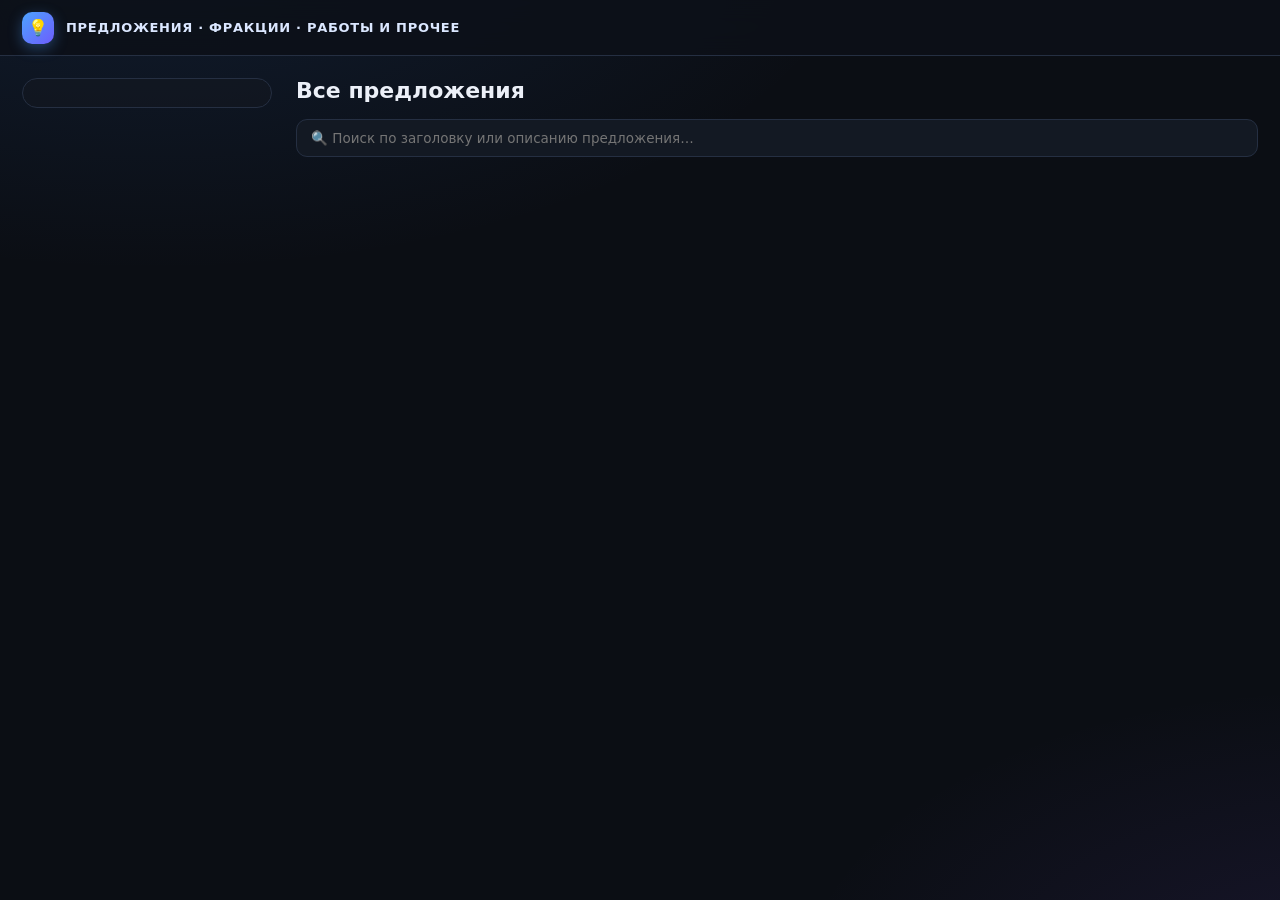
==== commit 2dd6ef98: "Update index.html" ====
--- a/index.html
+++ b/index.html
@@ -704,8 +704,9 @@
       id: 's_lockpick_cuffs',
       fac: 'opg',
       title: 'Взлом наручников с помощью отвёртки или отмычки (для гражданских и ОПГ)',
-      text: 'Механика освобождения закованного в наручники игрока для гражданских лиц и участников ОПГ:\n\n• Через радиальное меню при нажатии на взаимодействие с человеком, на котором надеты наручники, появляется кнопка «Освободить задержанного».\n• Если у игрока в инвентаре есть отвёртка (или отмычка), запускается интерактивная мини-игра и анимация взлома замка наручников.\n• С шансом 50% задержанный игрок будет успешно освобождён из наручников или попытка окажется неудачной, однако отвёртка сломается в любом из исходов.',
+      text: 'Механика освобождения закованного в наручники игрока для гражданских лиц и участников ОПГ:\n\n• Отдельное меню «Освободить задержанного» в радиальном меню: кнопка вынесена отдельно и не спрятана внутрь надевания наручников.\n• 3 последовательные различные мини-игры для освобождения:\n  1-я мини-игра — зацеп паза замочной скважины;\n  2-я мини-игра — поочерёдное выставление 3 штифтов цилиндра замка на линию среза;\n  3-я мини-игра — силовой проворот тугой пружины храповика за отведённое время.\n• Если пройдена 1-я игра — появляется 2-я, затем 3-я. Если игрок ошибается на любом из этапов, текущая отвёртка ломается, а взлом приходится начинать сначала (с 1-й мини-игры), для чего потребуется новая отвёртка.\n• Предмет «Набор отвёрток»: в игру можно добавить специальный предмет «Набор отвёрток», который содержит в себе сразу 5 отвёрток.\n• Сектор «⭐ Избранное» в радиальном меню: позволяет закреплять любые действия из разных подменю (включая конкретные фразы мегафона с вашей озвучкой или меню освобождения задержанного) для мгновенного запуска в 1 клик.',
       appUrl: 'apps/mvd-radial.html'
+    },pUrl: 'apps/mvd-radial.html'
     },
     {
       id: 's_faction_app',
@@ -981,10 +982,9 @@
 
   if (/взлом наручников/i.test(copy.title)) {
     copy.id = 's_lockpick_cuffs';
-    if (copy.text.indexOf('50%') < 0) {
-      copy.text = (copy.text ? copy.text + '\n\n' : '') +
-        'Механика взлома через радиальное меню:\nЧерез радиальное меню, если нажать на взаимодействие с человеком, на котором надеты наручники, появится кнопка «Освободить задержанного». Если в инвентаре есть отвёртка, последует интерактивная мини-игра и анимация взлома, и с шансом 50% игрок будет освобождён или нет, но отвёртка сломается в любом из исходов.';
-    }
+    copy.text = 'Механика освобождения закованного в наручники игрока для гражданских лиц и участников ОПГ:\n\n• Отдельное меню «Освободить задержанного» в радиальном меню: кнопка вынесена отдельно и не спрятана внутрь надевания наручников.\n• 3 последовательные различные мини-игры для освобождения:\n  1-я мини-игра — зацеп паза замочной скважины;\n  2-я мини-игра — поочерёдное выставление 3 штифтов цилиндра замка на линию среза;\n  3-я мини-игра — силовой проворот тугой пружины храповика за отведённое время.\n• Если пройдена 1-я игра — появляется 2-я, затем 3-я. Если игрок ошибается на любом из этапов, текущая отвёртка ломается, а взлом приходится начинать сначала (с 1-й мини-игры), для чего потребуется новая отвёртка.\n• Предмет «Набор отвёрток»: в игру можно добавить специальный предмет «Набор отвёрток», который содержит в себе сразу 5 отвёрток.\n• Сектор «⭐ Избранное» в радиальном меню: позволяет закреплять любые действия из разных подменю (включая конкретные фразы мегафона с вашей озвучкой или меню освобождения задержанного) для мгновенного запуска в 1 клик.';
+    copy.appUrl = 'apps/mvd-radial.html';
+  }
     copy.appUrl = 'apps/mvd-radial.html';
   }
 
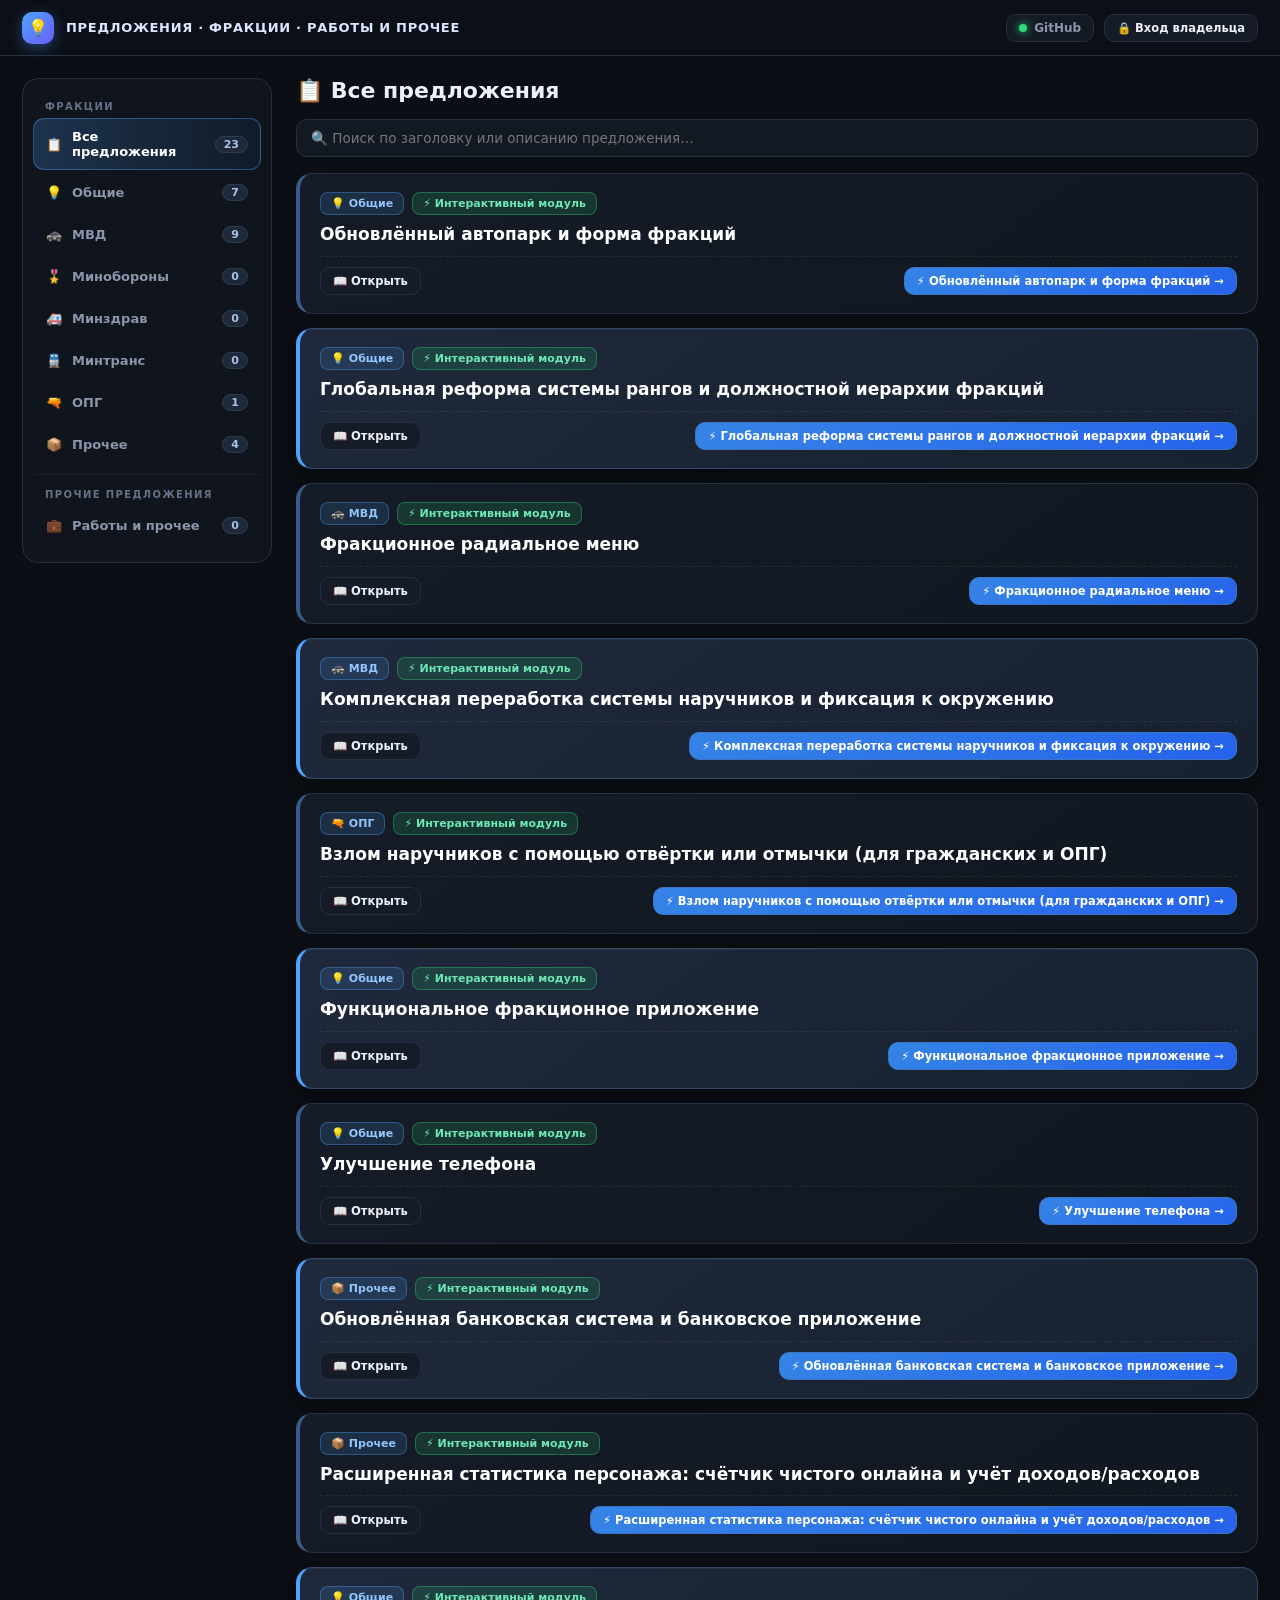
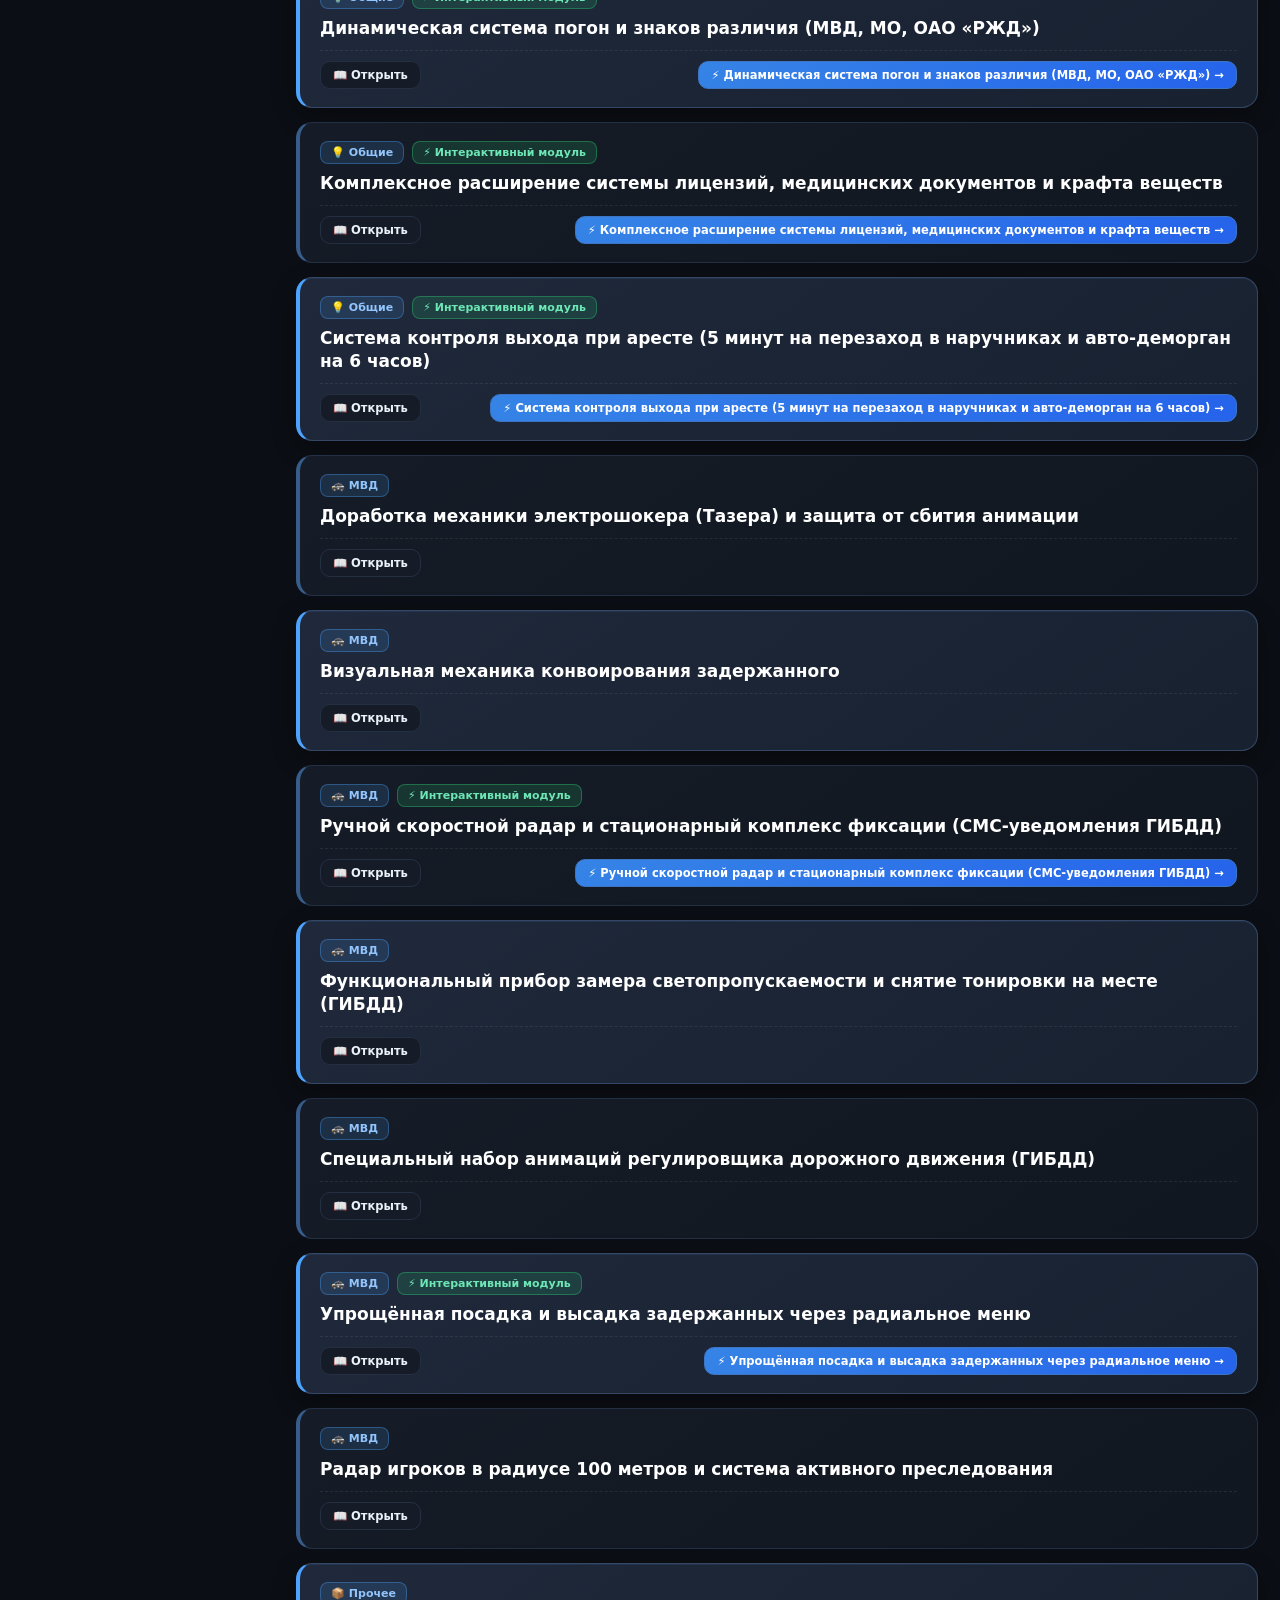
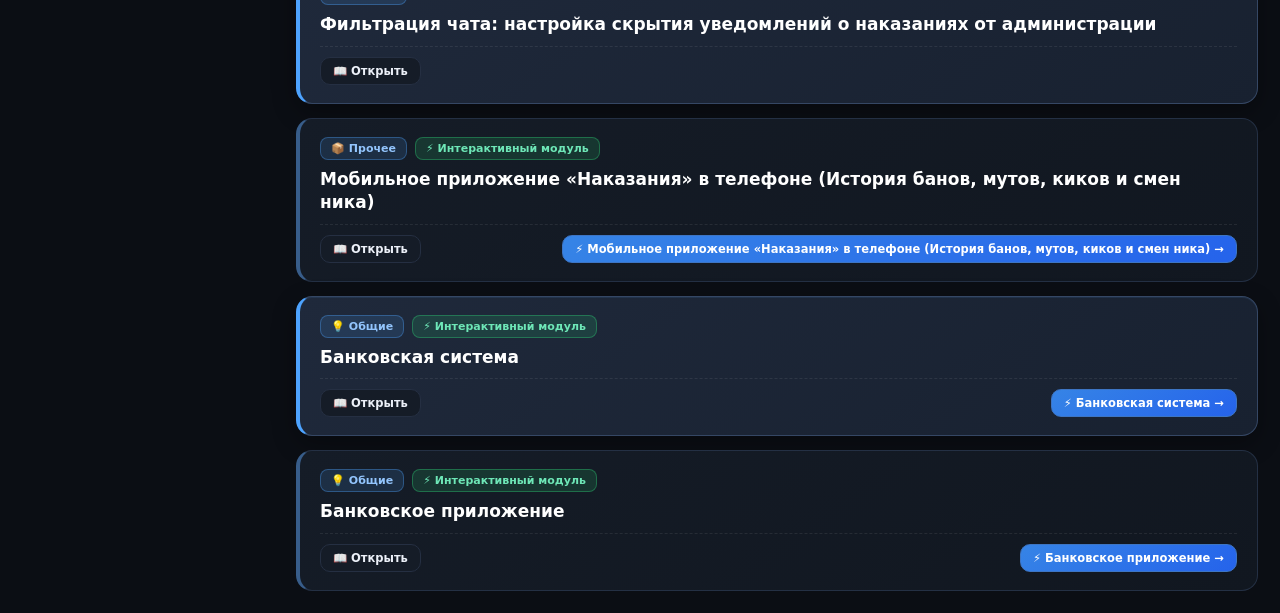
==== commit f87f0279: "Update index.html" ====
--- a/index.html
+++ b/index.html
@@ -216,7 +216,6 @@
   border:1px solid rgba(77,163,255,.35);
   color:#93c5fd;
 }
-/* Выпадающий список быстрой смены категории прямо на карточке (для владельца) */
 .ic-cat-sel{
   background:rgba(77,163,255,.14);
   border:1px solid rgba(77,163,255,.45);
@@ -257,7 +256,6 @@
 }
 .ic-title{font-size:17px;font-weight:800;color:#fff;margin-bottom:10px;line-height:1.35}
 
-/* Панель кнопок сразу под заголовком предложения (кнопка Открыть / Скрыть не прыгает!) */
 .ic-actions-bar{
   display:flex;
   align-items:center;
@@ -268,7 +266,6 @@
   border-top:1px dashed rgba(255,255,255,.08);
 }
 
-/* Скрытое/раскрываемое описание под кнопкой */
 .ic-desc-box{
   display:none;
   margin-top:12px;
@@ -284,7 +281,6 @@
 .ic-desc-text{white-space:pre-line}
 @keyframes fadeIn{from{opacity:0;transform:translateY(-4px)}}
 
-/* Таблицы внутри описания */
 .rank-table-wrap{overflow-x:auto;margin-top:12px;white-space:normal}
 .rank-table{width:100%;border-collapse:collapse;font-size:12.5px;border:1px solid #2b384e;border-radius:10px;overflow:hidden}
 .rank-table th{background:#1d2738;color:#93c5fd;font-weight:800;text-align:left;padding:10px 12px;border-bottom:1px solid #2e3d56;text-transform:uppercase;font-size:11px;letter-spacing:.6px}
@@ -292,7 +288,7 @@
 .rank-table tr:nth-child(even) td{background:rgba(255,255,255,.02)}
 .rank-table tr:hover td{background:rgba(77,163,255,.08)}
 
-/* ГАЛЕРЕЯ ДО 10 ФОТО/ВИДЕО ПОД ОПИСАНИЕМ */
+/* ГАЛЕРЕЯ ДО 10 ФОТО/ВИДЕО ПОД ОПИСАНИЕМ (БЕЗ ОБРЕЗКИ ПРЕВЬЮ) */
 .media-sec{
   margin-top:16px;
   padding-top:14px;
@@ -315,7 +311,7 @@
 }
 .media-grid{
   display:grid;
-  grid-template-columns:repeat(auto-fill,minmax(190px,1fr));
+  grid-template-columns:repeat(auto-fill,minmax(220px,1fr));
   gap:12px;
 }
 .media-item{
@@ -324,9 +320,12 @@
   border-radius:12px;
   overflow:hidden;
   border:1px solid #2b384e;
-  background:#0d121a;
+  background:#0a0e14;
   cursor:zoom-in;
   transition:transform .18s,border-color .18s;
+  display:flex;
+  align-items:center;
+  justify-content:center;
 }
 .media-item:hover{
   transform:translateY(-2px);
@@ -335,7 +334,7 @@
 .media-item img,.media-item video{
   width:100%;
   height:100%;
-  object-fit:cover;
+  object-fit:contain;
   display:block;
 }
 .media-play-badge{
@@ -393,43 +392,48 @@
   background:rgba(77,163,255,.08);
 }
 
-/* ПОЛНОЭКРАННЫЙ ПРОСМОТР ФОТО И ВИДЕО */
+/* ПОЛНОРАЗМЕРНЫЙ ПРОСМОТР ФОТО И ВИДЕО (В НАТУРАЛЬНЫЙ РАЗМЕР 100% КАК ЗАГРУЖЕНО) */
 #mediaLb{
   position:fixed;
   inset:0;
   z-index:950;
-  background:rgba(4,7,12,.92);
+  background:rgba(4,7,12,.94);
   backdrop-filter:blur(10px);
   display:none;
-  flex-direction:column;
-  align-items:center;
-  justify-content:center;
-  padding:20px;
-}
-#mediaLb.show{display:flex;animation:fadeIn .2s}
+  overflow:auto;
+  padding:74px 24px 32px;
+}
+#mediaLb.show{display:flex;align-items:safe center;justify-content:safe center;animation:fadeIn .2s}
 .mlb-top{
   position:fixed;
-  top:18px;
+  top:16px;
   left:24px;
   right:24px;
   display:flex;
   justify-content:space-between;
   align-items:center;
+  gap:12px;
   z-index:960;
   pointer-events:none;
 }
 .mlb-cap{
   pointer-events:auto;
-  background:rgba(15,20,29,.88);
+  background:rgba(15,20,29,.92);
   border:1px solid #2e3d56;
   color:#fff;
   padding:8px 14px;
   border-radius:10px;
   font-weight:800;
   font-size:13px;
+  max-width:60vw;
+}
+.mlb-ctl{
+  pointer-events:auto;
+  display:flex;
+  gap:8px;
+  align-items:center;
 }
 .mlb-close{
-  pointer-events:auto;
   background:linear-gradient(145deg,#dc2626,#991b1b);
   border:1px solid #fca5a5;
   color:#fff;
@@ -441,19 +445,28 @@
   box-shadow:0 8px 25px rgba(0,0,0,.6);
 }
 .mlb-content{
-  max-width:95vw;
-  max-height:86vh;
+  margin:auto;
   display:flex;
   align-items:center;
   justify-content:center;
 }
+/* По умолчанию фото и видео открываются в свой 100% оригинальный размер без ужимания */
 .mlb-content img,.mlb-content video{
-  max-width:95vw;
-  max-height:85vh;
+  display:block;
+  width:auto;
+  height:auto;
+  max-width:none;
+  max-height:none;
   border-radius:14px;
   border:1px solid #33445e;
   box-shadow:0 30px 90px rgba(0,0,0,.85);
   background:#000;
+}
+#mediaLb.fit-screen .mlb-content img,
+#mediaLb.fit-screen .mlb-content video{
+  max-width:95vw;
+  max-height:85vh;
+  object-fit:contain;
 }
 
 .ic-tools{display:flex;gap:6px}
@@ -549,12 +562,16 @@
 
 <input type="file" id="ideaMediaInp" accept="image/*,video/*" multiple style="display:none">
 
+<!-- Лайтбокс полноразмерного просмотра фото и видео из описания -->
 <div id="mediaLb" onclick="if(event.target===this)closeMediaLb()">
   <div class="mlb-top">
     <div class="mlb-cap" id="mlbCap">Просмотр медиафайла</div>
-    <button class="mlb-close" onclick="closeMediaLb()">✕ Закрыть (ESC)</button>
+    <div class="mlb-ctl">
+      <button class="btn ghost slim" id="mlbScaleBtn" onclick="event.stopPropagation();toggleMediaLbScale()">📐 По размеру экрана</button>
+      <button class="mlb-close" onclick="event.stopPropagation();closeMediaLb()">✕ Закрыть (ESC)</button>
+    </div>
   </div>
-  <div class="mlb-content" id="mlbBox"></div>
+  <div class="mlb-content" id="mlbBox" onclick="event.stopPropagation()"></div>
 </div>
 
 <div id="mroot"></div>
@@ -592,7 +609,6 @@
   return SECTIONS[1];
 }
 
-/* ===================== ПРЕДЗАГРУЗКА ЧИСТОГО GARAGE.HTML (ЧТОБЫ НИКОГДА НЕ ПОКАЗЫВАЛОСЬ РАДИАЛЬНОЕ МЕНЮ ПРИ ОТКРЫТИИ АВТОПАРКА) ===================== */
 var CLEAN_GARAGE_HTML_CACHE = null;
 var GARAGE_FILE_IS_CORRUPTED = false;
 
@@ -601,7 +617,6 @@
   fetch('apps/garage.html?check=' + Date.now(), { cache: 'no-store' })
     .then(function(r) { return r.ok ? r.text() : ''; })
     .then(function(txt) {
-      /* Если в apps/garage.html случайно сохранён код радиального меню (radialWrap) вместо автопарка (vgrid) */
       if (txt && txt.indexOf('radialWrap') >= 0 && txt.indexOf('vgrid') < 0) {
         GARAGE_FILE_IS_CORRUPTED = true;
         return fetch('https://api.github.com/repos/' + REPO + '/commits?path=apps/garage.html&per_page=20&_t=' + Date.now())
@@ -690,7 +705,7 @@
       id: 's_radial',
       fac: 'mvd',
       title: 'Фракционное радиальное меню',
-      text: 'Единое функциональное радиальное меню быстрого взаимодействия для сотрудников МВД (УМВД / ГИБДД):\n\n1. Предъявление служебного удостоверения МВД РФ в развёрнутом виде.\n2. Наручники и пристёгивание задержанного к окружению (к столбу, забору, капоту или объекту).\n3. Обыск гражданина и досмотр багажника автомобиля (при открытом багажнике) с изъятием нелегальных предметов и сдачей вещдоков дежурному в камеру хранения улик.\n4. Посадка и высадка до 2 задержанных в патрульный автомобиль отдельными кнопками.\n5. Прибор замера светопропускаемости стёкол («Тоник») и снятие тонировки с лобового и передних боковых стёкол.\n6. Служебный мегафон с быстрыми командами в чат, щелчками рации и поддержкой кастомных голосовых записей, а также система преследования игроков в радиусе 100 метров.\n7. Эвакуация авто на штрафстоянку: при клике на эвакуацию возле машины даётся 5 минут на погрузку авто до того, как оно пропадёт. После установки авто на эвакуатор таймер 5 минут пропадает, и даже если игрок выйдет из игры — его авто останется и не пропадёт. После доставки ТС на штрафстоянку и сдачи в метку владельцу приходит уведомление о необходимости заплатить 10 000 ₽ за услуги эвакуатора и штрафстоянку прежде, чем он сможет забрать ТС.',
+      text: 'Единое функциональное радиальное меню быстрого взаимодействия для сотрудников МВД (УМВД / ГИБДД):\n\n1. Предъявление служебного удостоверения МВД РФ в развёрнутом виде.\n2. Наручники и пристёгивание задержанного к окружению (к столбу, забору, капоту или объекту).\n3. Обыск гражданина и досмотр багажника автомобиля (при открытом багажнике) с изъятием нелегальных предметов и сдачей вещдоков дежурному в камеру хранения улик.\n4. Посадка и высадка до 2 задержанных в патрульный автомобиль отдельными кнопками.\n5. Прибор замера светопропускаемости стёкол («Тоник») и снятие тонировки с лобового и передних боковых стёкол.\n6. Служебный мегафон с быстрыми командами в чат, щелчками рации и поддержкой кастомных голосовых записей, а также система преследования игроков в радиусе 100 метров.\n7. Эвакуация авто на штрафстоянку: при клике на эвакуацию возле машины даётся 5 минут на погрузку авто до того, как оно пропадёт. После установки авто на эвакуатор таймер 5 минут пропадает, и даже если игрок выйдет из игры — его авто останется и не пропадёт. После доставки ТС на штрафстоянку и сдачи в метку владельцу приходит уведомление о необходимости заплатить 10 000 ₽ за услуги эвакуатора и штрафстоянку прежде, чем он сможет забрать ТС.\n8. Сектор «⭐ Избранное»: позволяет добавлять любые действия и отдельные фразы мегафона в быстрый доступ для запуска в 1 клик.',
       appUrl: 'apps/mvd-radial.html'
     },
     {
@@ -704,9 +719,8 @@
       id: 's_lockpick_cuffs',
       fac: 'opg',
       title: 'Взлом наручников с помощью отвёртки или отмычки (для гражданских и ОПГ)',
-      text: 'Механика освобождения закованного в наручники игрока для гражданских лиц и участников ОПГ:\n\n• Отдельное меню «Освободить задержанного» в радиальном меню: кнопка вынесена отдельно и не спрятана внутрь надевания наручников.\n• 3 последовательные различные мини-игры для освобождения:\n  1-я мини-игра — зацеп паза замочной скважины;\n  2-я мини-игра — поочерёдное выставление 3 штифтов цилиндра замка на линию среза;\n  3-я мини-игра — силовой проворот тугой пружины храповика за отведённое время.\n• Если пройдена 1-я игра — появляется 2-я, затем 3-я. Если игрок ошибается на любом из этапов, текущая отвёртка ломается, а взлом приходится начинать сначала (с 1-й мини-игры), для чего потребуется новая отвёртка.\n• Предмет «Набор отвёрток»: в игру можно добавить специальный предмет «Набор отвёрток», который содержит в себе сразу 5 отвёрток.\n• Сектор «⭐ Избранное» в радиальном меню: позволяет закреплять любые действия из разных подменю (включая конкретные фразы мегафона с вашей озвучкой или меню освобождения задержанного) для мгновенного запуска в 1 клик.',
+      text: 'Механика освобождения закованного в наручники игрока для гражданских лиц и участников ОПГ:\n\n• Отдельное меню «Освободить задержанного» в радиальном меню: кнопка вынесена отдельно и не спрятана внутрь надевания наручников.\n• 3 последовательные различные мини-игры для освобождения:\n  1-я мини-игра — зацеп паза замочной скважины;\n  2-я мини-игра — поочерёдное выставление 3 штифтов цилиндра замка на линию среза;\n  3-я мини-игра — силовой проворот тугой пружины храповика за отведённое время.\n• Если пройдена 1-я игра — появляется 2-я, затем 3-я. Если игрок ошибается на любом из этапов, текущая отвёртка ломается, а взлом приходится начинать сначала (с 1-й мини-игры), для чего потребуется новая отвёртка.\n• Предмет «Набор отвёрток»: можно сделать специальный предмет «Набор отвёрток», который содержит в себе сразу 5 отвёрток.\n• Сектор «⭐ Избранное» в радиальном меню: позволяет закреплять любые действия из разных подменю (включая конкретные фразы мегафона с вашей озвучкой или меню освобождения задержанного) для мгновенного запуска в 1 клик.',
       appUrl: 'apps/mvd-radial.html'
-    },pUrl: 'apps/mvd-radial.html'
     },
     {
       id: 's_faction_app',
@@ -741,20 +755,18 @@
   return core.concat(list);
 }
 
-/* ===================== ТОЧНАЯ ПРИВЯЗКА КАЖДОГО ПРЕДЛОЖЕНИЯ К СВОЕМУ МОДУЛЮ БЕЗ ПУТАНИЦЫ ===================== */
+/* ===================== ТОЧНАЯ ПРИВЯЗКА КАЖДОГО ПРЕДЛОЖЕНИЯ К СВОЕМУ МОДУЛЮ ===================== */
 function autoBindAppUrl(it) {
   if (!it || typeof it !== 'object') return;
   var t = String(it.title || '').toLowerCase();
   var id = String(it.id || '').toLowerCase();
   var cur = String(it.appUrl || it.app || it.iframe || '').trim();
 
-  /* 1. АВТОПАРК И ФОРМА — строго apps/garage.html */
   if (id === 's2' || t.indexOf('автопарк') >= 0 || t.indexOf('форма фракц') >= 0) {
     it.appUrl = 'apps/garage.html';
     return;
   }
 
-  /* 2. РЕФОРМА РАНГОВ И ПОГОНЫ — строго apps/epaulettes.html */
   if (t.indexOf('погон') >= 0 || t.indexOf('реформа системы рангов') >= 0 || t.indexOf('иерарх') >= 0) {
     it.appUrl = 'apps/epaulettes.html';
     if (!it.tableHtml && t.indexOf('ранг') >= 0) {
@@ -763,41 +775,35 @@
     return;
   }
 
-  /* 3. РАДИАЛЬНОЕ МЕНЮ / НАРУЧНИКИ / ВЗЛОМ НАРУЧНИКОВ — единый apps/mvd-radial.html для общей синхронизации! */
   if (t.indexOf('радиальн') >= 0 || t.indexOf('наручник') >= 0 || id === 's_radial' || id === 's_cuffs_rework' || id === 's_lockpick_cuffs') {
     it.appUrl = 'apps/mvd-radial.html';
     return;
   }
 
-  /* 4. ФУНКЦИОНАЛЬНОЕ ФРАКЦИОННОЕ ПРИЛОЖЕНИЕ — строго фракционное приложение (НЕ банк!) */
   if (t.indexOf('фракционное приложение') >= 0 || id === 's_faction_app') {
     var facFile = REPO_ALL_FILES.find(function(f) { return /^apps\/(faction|mvd-app|fraction)/i.test(f); });
     it.appUrl = facFile || 'builtin:faction-app';
     return;
   }
 
-  /* 5. БАНКОВСКАЯ СИСТЕМА И БАНКОВСКОЕ ПРИЛОЖЕНИЕ */
   if (t.indexOf('банк') >= 0 || id === 's_bank_system' || /bank/i.test(cur)) {
     var bankFile = REPO_ALL_FILES.find(function(f) { return /^apps\/.*bank.*\.html$/i.test(f); });
     it.appUrl = bankFile || 'builtin:bank';
     return;
   }
 
-  /* 6. РАСШИРЕННАЯ СТАТИСТИКА ПЕРСОНАЖА: СЧЁТЧИК ЧИСТОГО ОНЛАЙНА И УЧЁТ ДОХОДОВ/РАСХОДОВ */
   if (t.indexOf('статистик') >= 0 || t.indexOf('чистого онлайна') >= 0 || t.indexOf('доходов/расходов') >= 0 || id === 's_char_stats' || /stat/i.test(cur)) {
     var statFile = REPO_ALL_FILES.find(function(f) { return /^apps\/.*stat.*\.html$/i.test(f); });
     it.appUrl = statFile || 'builtin:stats';
     return;
   }
 
-  /* 7. УЛУЧШЕНИЕ ТЕЛЕФОНА */
   if (t.indexOf('телефон') >= 0 || id === 's_phone_upgrade' || /phone/i.test(cur)) {
     var phoneFile = REPO_ALL_FILES.find(function(f) { return /^apps\/.*phone.*\.html$/i.test(f); });
     it.appUrl = phoneFile || 'builtin:phone';
     return;
   }
 
-  /* Если указан другой .html файл — проверяем, существует ли он реально в списке REPO_ALL_FILES */
   if (cur && cur.indexOf('builtin:') !== 0) {
     var clean = cur.replace(/^apps\//i, '').replace(/\.html.*$/i, '').toLowerCase();
     var exactMatch = REPO_ALL_FILES.find(function(f) {
@@ -807,7 +813,6 @@
     if (exactMatch) {
       it.appUrl = exactMatch;
     } else if (cur !== 'apps/garage.html' && cur !== 'apps/mvd-radial.html' && cur !== 'apps/epaulettes.html') {
-      /* Если файла не существует в репозитории — убираем битую ссылку, чтобы не было ошибки 404 */
       delete it.appUrl;
     }
   }
@@ -878,7 +883,7 @@
 }
 
 /* ===================== СОСТОЯНИЕ И ОЧИСТКА ===================== */
-var LOCAL_IDEAS_K = 'mvd_ideas_clean_v8';
+var LOCAL_IDEAS_K = 'mvd_ideas_clean_v9';
 var MAIN_KEY_K    = 'idea_admin_key';
 var DELETED_IDEAS_K = 'mvd_deleted_ideas_v1';
 var DELETED_IDEA_IDS = {};
@@ -982,9 +987,7 @@
 
   if (/взлом наручников/i.test(copy.title)) {
     copy.id = 's_lockpick_cuffs';
-    copy.text = 'Механика освобождения закованного в наручники игрока для гражданских лиц и участников ОПГ:\n\n• Отдельное меню «Освободить задержанного» в радиальном меню: кнопка вынесена отдельно и не спрятана внутрь надевания наручников.\n• 3 последовательные различные мини-игры для освобождения:\n  1-я мини-игра — зацеп паза замочной скважины;\n  2-я мини-игра — поочерёдное выставление 3 штифтов цилиндра замка на линию среза;\n  3-я мини-игра — силовой проворот тугой пружины храповика за отведённое время.\n• Если пройдена 1-я игра — появляется 2-я, затем 3-я. Если игрок ошибается на любом из этапов, текущая отвёртка ломается, а взлом приходится начинать сначала (с 1-й мини-игры), для чего потребуется новая отвёртка.\n• Предмет «Набор отвёрток»: в игру можно добавить специальный предмет «Набор отвёрток», который содержит в себе сразу 5 отвёрток.\n• Сектор «⭐ Избранное» в радиальном меню: позволяет закреплять любые действия из разных подменю (включая конкретные фразы мегафона с вашей озвучкой или меню освобождения задержанного) для мгновенного запуска в 1 клик.';
-    copy.appUrl = 'apps/mvd-radial.html';
-  }
+    copy.text = 'Механика освобождения закованного в наручники игрока для гражданских лиц и участников ОПГ:\n\n• Отдельное меню «Освободить задержанного» в радиальном меню: кнопка вынесена отдельно и не спрятана внутрь надевания наручников.\n• 3 последовательные различные мини-игры для освобождения:\n  1-я мини-игра — зацеп паза замочной скважины;\n  2-я мини-игра — поочерёдное выставление 3 штифтов цилиндра замка на линию среза;\n  3-я мини-игра — силовой проворот тугой пружины храповика за отведённое время.\n• Если пройдена 1-я игра — появляется 2-я, затем 3-я. Если игрок ошибается на любом из этапов, текущая отвёртка ломается, а взлом приходится начинать сначала (с 1-й мини-игры), для чего потребуется новая отвёртка.\n• Предмет «Набор отвёрток»: можно сделать специальный предмет «Набор отвёрток», который содержит в себе сразу 5 отвёрток.\n• Сектор «⭐ Избранное» в радиальном меню: позволяет закреплять любые действия из разных подменю (включая конкретные фразы мегафона с вашей озвучкой или меню освобождения задержанного) для мгновенного запуска в 1 клик.';
     copy.appUrl = 'apps/mvd-radial.html';
   }
 
@@ -1004,7 +1007,6 @@
   var byKey = {};
   var out = [];
 
-  /* Пользовательские списки идут ПЕРВЫМИ, чтобы изменённая владельцем категория (fac) сохранялась! */
   var allSources = (lists || []).concat([baseSeedIdeas()]);
   allSources.forEach(function(arr) {
     var a = toArr(arr);
@@ -1202,7 +1204,7 @@
   toast('✓ Перенесено в категорию «' + sObj.ic + ' ' + sObj.n + '»');
 };
 
-/* ===================== ЗАГРУЗКА, УДАЛЕНИЕ И ПОЛНОЭКРАННЫЙ ПРОСМОТР ДО 10 ФОТО/ВИДЕО ===================== */
+/* ===================== ЗАГРУЗКА, УДАЛЕНИЕ И ПОЛНОРАЗМЕРНЫЙ ПРОСМОТР ДО 10 ФОТО/ВИДЕО ===================== */
 var mediaUploadIdeaId = null;
 
 function findIdeaById(id) {
@@ -1228,29 +1230,14 @@
   inp.click();
 };
 
-function compressPhotoFile(file) {
+function readPhotoOriginalSize(file) {
   return new Promise(function(resolve) {
     var reader = new FileReader();
     reader.onload = function(ev) {
-      var img = new Image();
-      img.onload = function() {
-        var MAX = 1280;
-        var w = img.naturalWidth || img.width;
-        var h = img.naturalHeight || img.height;
-        var k = Math.min(1, MAX / Math.max(w, h));
-        var cv = document.createElement('canvas');
-        cv.width = Math.max(1, Math.round(w * k));
-        cv.height = Math.max(1, Math.round(h * k));
-        cv.getContext('2d').drawImage(img, 0, 0, cv.width, cv.height);
-        try {
-          resolve({ type: 'image', src: cv.toDataURL('image/jpeg', 0.84) });
-        } catch (e) {
-          resolve({ type: 'image', src: ev.target.result });
-        }
-      };
-      img.onerror = function() { resolve(null); };
-      img.src = ev.target.result;
+      /* Сохраняем фото в его оригинальном полном разрешении без урезания размеров */
+      resolve({ type: 'image', src: ev.target.result });
     };
+    reader.onerror = function() { resolve(null); };
     reader.readAsDataURL(file);
   });
 }
@@ -1283,7 +1270,7 @@
   var toProcess = files.slice(0, slotsLeft);
   Promise.all(toProcess.map(function(f) {
     if (f.type && f.type.indexOf('video/') === 0) return readVideoFile(f);
-    return compressPhotoFile(f);
+    return readPhotoOriginalSize(f);
   })).then(function(added) {
     added.forEach(function(m) {
       if (m && m.src && curMedia.length < 10) curMedia.push(m);
@@ -1314,6 +1301,7 @@
   toast('Медиафайл удалён');
 };
 
+/* Открытие фото или видео в полный оригинальный размер (1:1) */
 window.openMediaLb = function(ev, ideaId, mediaIndex) {
   if (ev) ev.stopPropagation();
   var it = findIdeaById(ideaId);
@@ -1325,14 +1313,28 @@
   var lb = document.getElementById('mediaLb');
   var box = document.getElementById('mlbBox');
   var cap = document.getElementById('mlbCap');
-  cap.textContent = it.title + ' · Файл ' + (mediaIndex + 1) + ' из ' + curMedia.length;
+  var scaleBtn = document.getElementById('mlbScaleBtn');
+
+  lb.classList.remove('fit-screen');
+  if (scaleBtn) scaleBtn.textContent = '📐 По размеру экрана';
+  cap.textContent = it.title + ' · Файл ' + (mediaIndex + 1) + ' из ' + curMedia.length + ' (100% полный размер)';
 
   if (m.type === 'video' || /^data:video\/|\.mp4|\.webm|\.mov/i.test(m.src)) {
     box.innerHTML = '<video src="' + escapeHtml(m.src) + '" controls autoplay></video>';
   } else {
-    box.innerHTML = '<img src="' + escapeHtml(m.src) + '" alt="" onclick="closeMediaLb()">';
+    box.innerHTML = '<img src="' + escapeHtml(m.src) + '" alt="">';
   }
   lb.classList.add('show');
+};
+
+window.toggleMediaLbScale = function() {
+  var lb = document.getElementById('mediaLb');
+  var scaleBtn = document.getElementById('mlbScaleBtn');
+  if (!lb) return;
+  var isFit = lb.classList.toggle('fit-screen');
+  if (scaleBtn) {
+    scaleBtn.textContent = isFit ? '🔍 100% полный размер' : '📐 По размеру экрана';
+  }
 };
 
 window.closeMediaLb = function() {
@@ -1426,7 +1428,6 @@
   render();
 };
 
-/* Кнопка "Открыть / Скрыть" стоит сразу под заголовком предложения — одна тут же заменяет другую на том же месте! */
 window.toggleIdeaDesc = function(ev, id) {
   if (ev) ev.stopPropagation();
   OPEN_DESC_MAP[id] = !OPEN_DESC_MAP[id];
@@ -1446,10 +1447,10 @@
       ? '<button class="media-del-btn" onclick="deleteIdeaMedia(event,\'' + it.id + '\',' + idx + ')" title="Удалить фото/видео">🗑 Удалить</button>'
       : '';
     var inner = isVid
-      ? '<video src="' + escapeHtml(m.src) + '" muted preload="metadata"></video><span class="media-play-badge">▶ Видео</span>'
+      ? '<video src="' + escapeHtml(m.src) + '" muted preload="metadata"></video><span class="media-play-badge">▶ Видео (100%)</span>'
       : '<img src="' + escapeHtml(m.src) + '" alt="">';
 
-    return '<div class="media-item" onclick="openMediaLb(event,\'' + it.id + '\',' + idx + ')" title="Нажмите, чтобы открыть во весь экран">' +
+    return '<div class="media-item" onclick="openMediaLb(event,\'' + it.id + '\',' + idx + ')" title="Нажмите, чтобы открыть в полном оригинальном размере">' +
       delBtn +
       inner +
     '</div>';
@@ -1467,7 +1468,7 @@
 
   return '<div class="media-sec">' +
     '<div class="media-sec-hdr">' +
-      '<span class="media-sec-title">📷 Прикреплённые фото и видео (' + mediaList.length + ' / 10) — нажмите для полного экрана</span>' +
+      '<span class="media-sec-title">📷 Прикреплённые фото и видео (' + mediaList.length + ' / 10) — клик открывает полный размер</span>' +
       (window.adminMode && mediaList.length < 10
         ? '<button class="btn ghost slim" onclick="triggerIdeaMediaUpload(event,\'' + it.id + '\')">＋ Добавить фото/видео</button>'
         : '') +
@@ -1508,7 +1509,6 @@
     var appBadge = it.appUrl ? '<span class="ic-app-badge">⚡ Интерактивный модуль</span>' : '';
     var mediaBadge = mediaCount > 0 ? '<span class="ic-media-badge">📷 Медиа: ' + mediaCount + '/10</span>' : '';
 
-    /* Для владельца: быстрый переключатель категории прямо на карточке предложения! */
     var catControlHtml = '';
     if (window.adminMode) {
       var catOptions = SECTIONS.filter(function(s) { return s.k !== 'all'; }).map(function(s) {
@@ -1541,7 +1541,6 @@
         admBtns +
       '</div>' +
       '<div class="ic-title">' + escapeHtml(it.title) + '</div>' +
-      /* Кнопка Открыть / Скрыть стоит сразу под заголовком предложения и тут же заменяет саму себя */
       '<div class="ic-actions-bar">' +
         '<button class="btn ghost slim" id="descBtn_' + it.id + '" onclick="toggleIdeaDesc(event,\'' + it.id + '\')">' +
           (isDescOpen ? '🔼 Скрыть' : '📖 Открыть') +
@@ -1568,9 +1567,8 @@
 }
 window.render = render;
 
-/* ===================== ВСТРОЕННЫЕ ИНТЕРАКТИВНЫЕ МОДУЛИ (ТЕЛЕФОН, ФРАКЦИОННОЕ ПРИЛОЖЕНИЕ, БАНК, СТАТИСТИКА) ===================== */
+/* ===================== ВСТРОЕННЫЕ ИНТЕРАКТИВНЫЕ МОДУЛИ ===================== */
 function getBuiltinAppHtml(type) {
-  /* 1. УЛУЧШЕНИЕ ТЕЛЕФОНА */
   if (type === 'builtin:phone') {
     return '<div style="padding:24px;display:flex;gap:28px;flex-wrap:wrap;align-items:flex-start;justify-content:center;background:#0d1118;min-height:100%">' +
       '<div style="width:340px;height:660px;background:linear-gradient(160deg,#161f30,#0d121c);border:4px solid #2e3d56;border-radius:38px;padding:18px;display:flex;flex-direction:column;box-shadow:0 25px 70px rgba(0,0,0,.8)">' +
@@ -1596,7 +1594,6 @@
     '</div>';
   }
 
-  /* 2. БАНКОВСКАЯ СИСТЕМА И БАНКОВСКОЕ ПРИЛОЖЕНИЕ */
   if (type === 'builtin:bank') {
     return '<div style="padding:24px;background:#0c111a;min-height:100%">' +
       '<div style="max-width:1040px;margin:0 auto;display:grid;grid-template-columns:340px 1fr;gap:20px">' +
@@ -1628,7 +1625,6 @@
     '</div>';
   }
 
-  /* 3. РАСШИРЕННАЯ СТАТИСТИКА ПЕРСОНАЖА: СЧЁТЧИК ЧИСТОГО ОНЛАЙНА И УЧЁТ ДОХОДОВ/РАСХОДОВ */
   if (type === 'builtin:stats') {
     return '<div style="padding:24px;background:#0c111a;min-height:100%">' +
       '<div style="max-width:1080px;margin:0 auto;display:flex;flex-direction:column;gap:18px">' +
@@ -1672,7 +1668,6 @@
     '</div>';
   }
 
-  /* 4. ФУНКЦИОНАЛЬНОЕ ФРАКЦИОННОЕ ПРИЛОЖЕНИЕ */
   return '<div style="padding:24px;background:#0e131d;min-height:100%">' +
     '<div style="max-width:980px;margin:0 auto;background:#151d2a;border:1px solid #2b3952;border-radius:16px;padding:20px">' +
       '<div style="display:flex;justify-content:space-between;align-items:center;border-bottom:1px solid #253247;padding-bottom:14px;margin-bottom:16px">' +
@@ -1693,7 +1688,7 @@
   '</div>';
 }
 
-/* ===================== ОТКРЫТИЕ ИНТЕРАКТИВНОГО ПРИЛОЖЕНИЯ БЕЗ ПУТАНИЦЫ ===================== */
+/* ===================== ОТКРЫТИЕ ИНТЕРАКТИВНОГО ПРИЛОЖЕНИЯ ===================== */
 window.openIdeaCard = function(id) {
   var it = findIdeaById(id);
   if (!it) return;
@@ -1717,8 +1712,6 @@
 
     var targetUrl = it.appUrl;
 
-    /* Если открывается автопарк (apps/garage.html), и мы знаем, что в файле на GitHub случайно был сохранён
-       код радиального меню — открываем СРАЗУ чистый автопарк из CLEAN_GARAGE_HTML_CACHE (за 0.00 сек без показа радиального меню!) */
     if (targetUrl.indexOf('garage.html') >= 0 && GARAGE_FILE_IS_CORRUPTED && CLEAN_GARAGE_HTML_CACHE) {
       m.innerHTML =
         '<div class="back" onclick="if(event.target===this)closeModal()">' +
@@ -1737,8 +1730,6 @@
       return;
     }
 
-    /* Для всех остальных модулей (включая единый apps/mvd-radial.html) открываем единый URL без случайного кэш-ключа,
-       чтобы все радиальные меню разделяли единый контекст и общий мегафон! */
     m.innerHTML =
       '<div class="back" onclick="if(event.target===this)closeModal()">' +
         '<div class="modal app-modal">' +
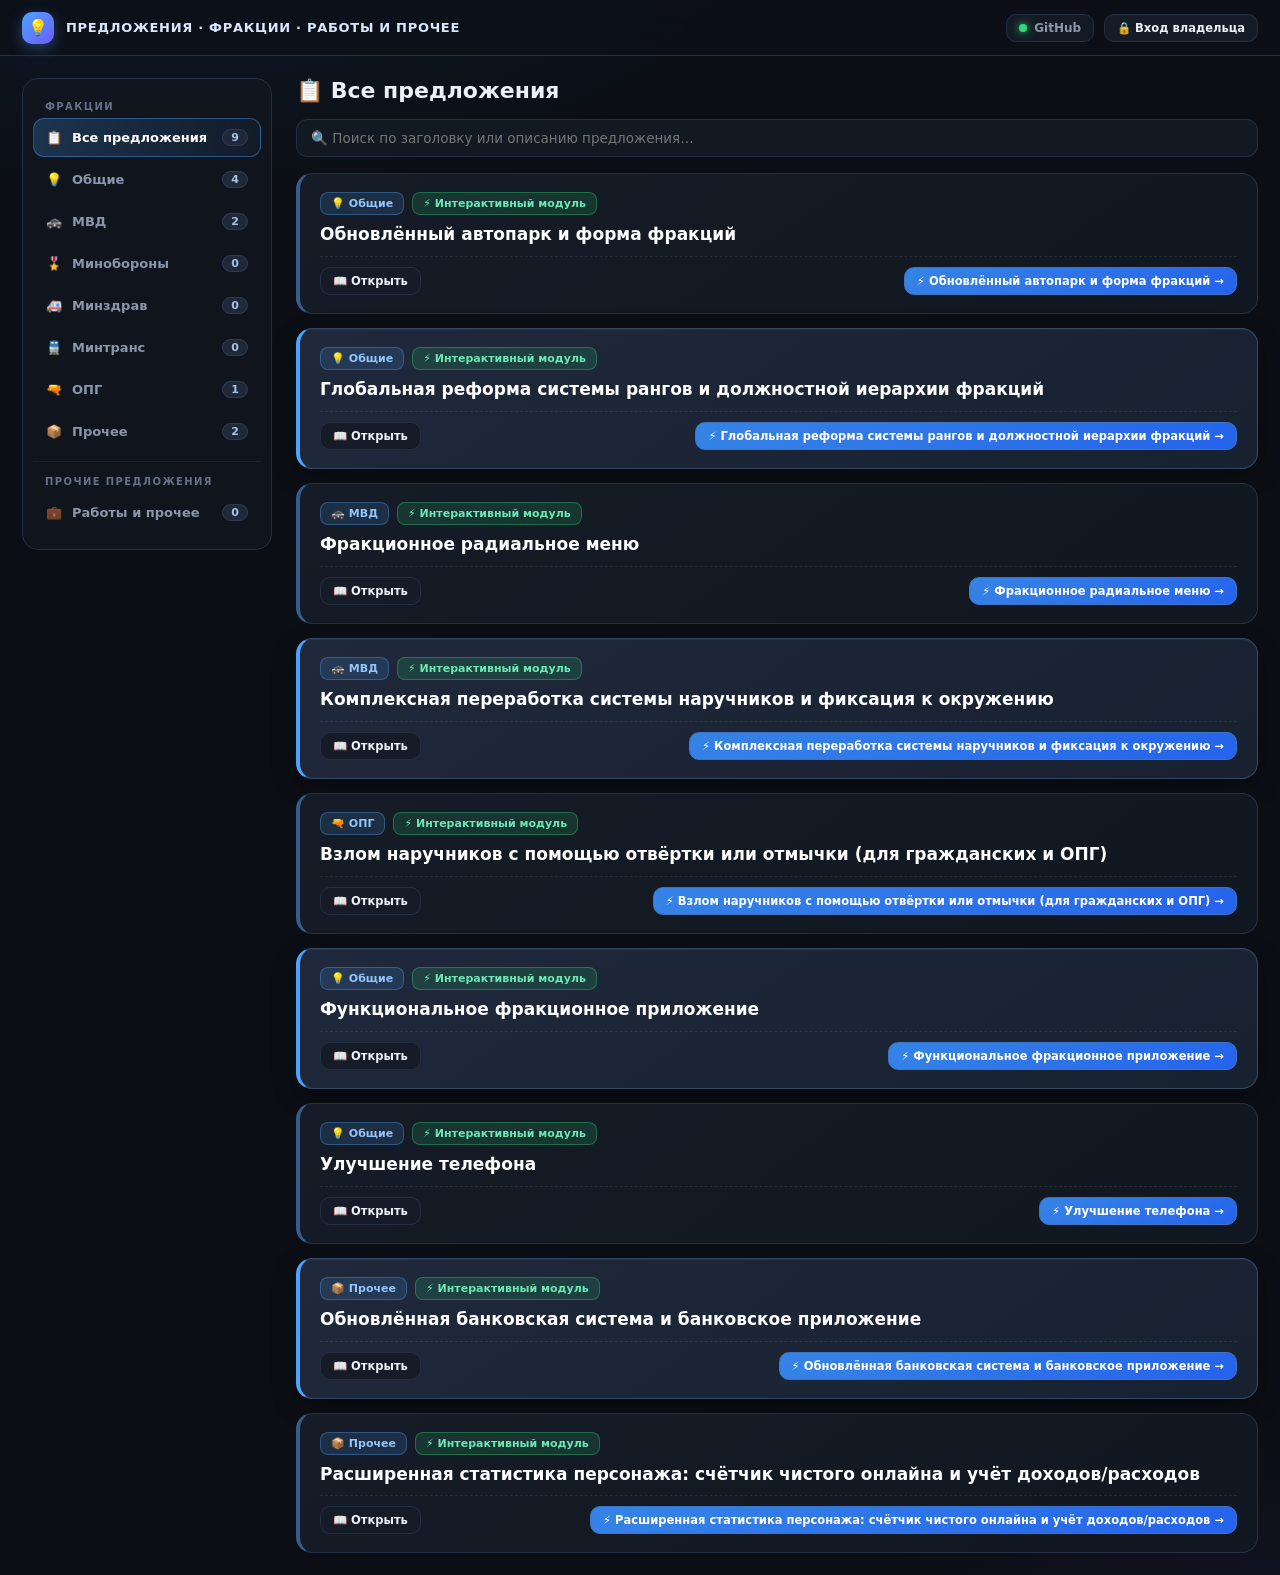
==== commit b8af7cac: "Update index.html" ====
--- a/index.html
+++ b/index.html
@@ -288,7 +288,7 @@
 .rank-table tr:nth-child(even) td{background:rgba(255,255,255,.02)}
 .rank-table tr:hover td{background:rgba(77,163,255,.08)}
 
-/* ГАЛЕРЕЯ ДО 10 ФОТО/ВИДЕО ПОД ОПИСАНИЕМ (БЕЗ ОБРЕЗКИ ПРЕВЬЮ) */
+/* ГАЛЕРЕЯ ДО 10 ФОТО/ВИДЕО ПОД ОПИСАНИЕМ */
 .media-sec{
   margin-top:16px;
   padding-top:14px;
@@ -392,7 +392,7 @@
   background:rgba(77,163,255,.08);
 }
 
-/* ПОЛНОРАЗМЕРНЫЙ ПРОСМОТР ФОТО И ВИДЕО (В НАТУРАЛЬНЫЙ РАЗМЕР 100% КАК ЗАГРУЖЕНО) */
+/* ПОЛНОРАЗМЕРНЫЙ ПРОСМОТР ФОТО И ВИДЕО (ПОВТОРНЫЙ КЛИК НА ФОТО ЗАКРЫВАЕТ ЕГО) */
 #mediaLb{
   position:fixed;
   inset:0;
@@ -402,6 +402,7 @@
   display:none;
   overflow:auto;
   padding:74px 24px 32px;
+  cursor:zoom-out;
 }
 #mediaLb.show{display:flex;align-items:safe center;justify-content:safe center;animation:fadeIn .2s}
 .mlb-top{
@@ -450,8 +451,7 @@
   align-items:center;
   justify-content:center;
 }
-/* По умолчанию фото и видео открываются в свой 100% оригинальный размер без ужимания */
-.mlb-content img,.mlb-content video{
+.mlb-content img{
   display:block;
   width:auto;
   height:auto;
@@ -461,9 +461,20 @@
   border:1px solid #33445e;
   box-shadow:0 30px 90px rgba(0,0,0,.85);
   background:#000;
-}
-#mediaLb.fit-screen .mlb-content img,
-#mediaLb.fit-screen .mlb-content video{
+  cursor:zoom-out;
+}
+.mlb-content video{
+  display:block;
+  width:auto;
+  height:auto;
+  max-width:95vw;
+  max-height:86vh;
+  border-radius:14px;
+  border:1px solid #33445e;
+  box-shadow:0 30px 90px rgba(0,0,0,.85);
+  background:#000;
+}
+#mediaLb.fit-screen .mlb-content img{
   max-width:95vw;
   max-height:85vh;
   object-fit:contain;
@@ -534,7 +545,6 @@
   #side{position:static}
 }
 </style>
-<script src="js/config.js"></script>
 </head>
 <body>
 
@@ -562,8 +572,8 @@
 
 <input type="file" id="ideaMediaInp" accept="image/*,video/*" multiple style="display:none">
 
-<!-- Лайтбокс полноразмерного просмотра фото и видео из описания -->
-<div id="mediaLb" onclick="if(event.target===this)closeMediaLb()">
+<!-- Лайтбокс полноразмерного просмотра фото и видео (повторный клик на фото закрывает его) -->
+<div id="mediaLb" onclick="closeMediaLb()">
   <div class="mlb-top">
     <div class="mlb-cap" id="mlbCap">Просмотр медиафайла</div>
     <div class="mlb-ctl">
@@ -571,7 +581,7 @@
       <button class="mlb-close" onclick="event.stopPropagation();closeMediaLb()">✕ Закрыть (ESC)</button>
     </div>
   </div>
-  <div class="mlb-content" id="mlbBox" onclick="event.stopPropagation()"></div>
+  <div class="mlb-content" id="mlbBox"></div>
 </div>
 
 <div id="mroot"></div>
@@ -644,7 +654,6 @@
 preloadCleanGarageHtml();
 
 var REPO_ALL_FILES = [];
-var EXTERNAL_SEED_FN = (typeof window.seed === 'function') ? window.seed : null;
 
 var RANKS_REFORM_TABLE_HTML =
   '<div class="rank-table-wrap">' +
@@ -677,15 +686,7 @@
   '</div>';
 
 function baseSeedIdeas() {
-  var list = [];
-  if (EXTERNAL_SEED_FN) {
-    try {
-      var ext = EXTERNAL_SEED_FN();
-      if (Array.isArray(ext)) list = list.concat(ext);
-    } catch (e) {}
-  }
-
-  var core = [
+  return [
     {
       id: 's2',
       fac: 'general',
@@ -751,8 +752,6 @@
       appUrl: 'builtin:stats'
     }
   ];
-
-  return core.concat(list);
 }
 
 /* ===================== ТОЧНАЯ ПРИВЯЗКА КАЖДОГО ПРЕДЛОЖЕНИЯ К СВОЕМУ МОДУЛЮ ===================== */
@@ -883,7 +882,7 @@
 }
 
 /* ===================== СОСТОЯНИЕ И ОЧИСТКА ===================== */
-var LOCAL_IDEAS_K = 'mvd_ideas_clean_v9';
+var LOCAL_IDEAS_K = 'mvd_ideas_clean_v11';
 var MAIN_KEY_K    = 'idea_admin_key';
 var DELETED_IDEAS_K = 'mvd_deleted_ideas_v1';
 var DELETED_IDEA_IDS = {};
@@ -1043,13 +1042,9 @@
 function loadLocalIdeasFromAllBrowserKeys() {
   var collected = [];
   try {
-    var primary = JSON.parse(localStorage.getItem(LOCAL_IDEAS_K) || 'null');
-    if (primary && Array.isArray(primary.items)) {
-      collected.push(primary.items);
-    }
     for (var i = 0; i < localStorage.length; i++) {
       var k = localStorage.key(i);
-      if (!k || k === LOCAL_IDEAS_K || k.indexOf('garage') >= 0 || k.indexOf('megaphone') >= 0) continue;
+      if (!k || k.indexOf('garage') >= 0 || k.indexOf('megaphone') >= 0) continue;
       try {
         var raw = JSON.parse(localStorage.getItem(k) || 'null');
         if (!raw) continue;
@@ -1234,7 +1229,6 @@
   return new Promise(function(resolve) {
     var reader = new FileReader();
     reader.onload = function(ev) {
-      /* Сохраняем фото в его оригинальном полном разрешении без урезания размеров */
       resolve({ type: 'image', src: ev.target.result });
     };
     reader.onerror = function() { resolve(null); };
@@ -1301,7 +1295,7 @@
   toast('Медиафайл удалён');
 };
 
-/* Открытие фото или видео в полный оригинальный размер (1:1) */
+/* ПЕРВЫЙ КЛИК НА ФОТО ОТКРЫВАЕТ ЕГО, ПОВТОРНЫЙ КЛИК НА ФОТО — ЗАКРЫВАЕТ */
 window.openMediaLb = function(ev, ideaId, mediaIndex) {
   if (ev) ev.stopPropagation();
   var it = findIdeaById(ideaId);
@@ -1317,12 +1311,13 @@
 
   lb.classList.remove('fit-screen');
   if (scaleBtn) scaleBtn.textContent = '📐 По размеру экрана';
-  cap.textContent = it.title + ' · Файл ' + (mediaIndex + 1) + ' из ' + curMedia.length + ' (100% полный размер)';
+  cap.textContent = it.title + ' · Файл ' + (mediaIndex + 1) + ' из ' + curMedia.length + ' (повторный клик на фото закрывает)';
 
   if (m.type === 'video' || /^data:video\/|\.mp4|\.webm|\.mov/i.test(m.src)) {
-    box.innerHTML = '<video src="' + escapeHtml(m.src) + '" controls autoplay></video>';
+    box.innerHTML = '<video src="' + escapeHtml(m.src) + '" controls autoplay onclick="event.stopPropagation()"></video>';
   } else {
-    box.innerHTML = '<img src="' + escapeHtml(m.src) + '" alt="">';
+    /* Клик прямо по самому открытому фото закрывает его */
+    box.innerHTML = '<img src="' + escapeHtml(m.src) + '" alt="" onclick="event.stopPropagation();closeMediaLb()" title="Нажмите на фото ещё раз, чтобы закрыть">';
   }
   lb.classList.add('show');
 };
@@ -1399,6 +1394,7 @@
 
 function renderTopBar() {
   var tr = document.getElementById('topRight');
+  if (!tr) return;
   var ghStatus = '<span class="pill"><span class="gdot"></span>GitHub</span>';
   var ownerControls = window.adminMode
     ? '<span class="pill" style="color:#fcd34d;border-color:rgba(247,201,72,.4)">✏️ Владелец</span>' +
@@ -1409,6 +1405,7 @@
 
 function renderSidebar() {
   var side = document.getElementById('side');
+  if (!side) return;
   var h = '<div class="s-grp">Фракции</div>';
   SECTIONS.forEach(function(s) {
     if (s.grp === 'sub') {
@@ -1450,7 +1447,7 @@
       ? '<video src="' + escapeHtml(m.src) + '" muted preload="metadata"></video><span class="media-play-badge">▶ Видео (100%)</span>'
       : '<img src="' + escapeHtml(m.src) + '" alt="">';
 
-    return '<div class="media-item" onclick="openMediaLb(event,\'' + it.id + '\',' + idx + ')" title="Нажмите, чтобы открыть в полном оригинальном размере">' +
+    return '<div class="media-item" onclick="openMediaLb(event,\'' + it.id + '\',' + idx + ')" title="Нажмите, чтобы открыть фото (повторный клик закроет)">' +
       delBtn +
       inner +
     '</div>';
@@ -1468,7 +1465,7 @@
 
   return '<div class="media-sec">' +
     '<div class="media-sec-hdr">' +
-      '<span class="media-sec-title">📷 Прикреплённые фото и видео (' + mediaList.length + ' / 10) — клик открывает полный размер</span>' +
+      '<span class="media-sec-title">📷 Прикреплённые фото и видео (' + mediaList.length + ' / 10) — клик открывает / повторный клик закрывает</span>' +
       (window.adminMode && mediaList.length < 10
         ? '<button class="btn ghost slim" onclick="triggerIdeaMediaUpload(event,\'' + it.id + '\')">＋ Добавить фото/видео</button>'
         : '') +
@@ -1479,10 +1476,14 @@
 
 function renderItems() {
   var curSecObj = secInfo(CUR_SEC);
-  document.getElementById('pageTitle').textContent = curSecObj.ic + ' ' + curSecObj.n;
-  document.getElementById('pageActions').innerHTML = window.adminMode
-    ? '<button class="btn" onclick="openIdeaForm(null)">＋ Добавить предложение</button>'
-    : '';
+  var pt = document.getElementById('pageTitle');
+  if (pt) pt.textContent = curSecObj.ic + ' ' + curSecObj.n;
+  var pa = document.getElementById('pageActions');
+  if (pa) {
+    pa.innerHTML = window.adminMode
+      ? '<button class="btn" onclick="openIdeaForm(null)">＋ Добавить предложение</button>'
+      : '';
+  }
 
   var q = (SEARCH_Q || '').toLowerCase();
   var list = window.ITEMS.filter(function(it) {
@@ -1496,6 +1497,7 @@
   });
 
   var box = document.getElementById('items');
+  if (!box) return;
   if (!list.length) {
     box.innerHTML = '<div class="empty">В этом разделе пока нет предложений</div>';
     return;
@@ -1567,7 +1569,35 @@
 }
 window.render = render;
 
-/* ===================== ВСТРОЕННЫЕ ИНТЕРАКТИВНЫЕ МОДУЛИ ===================== */
+/* ===================== ВСТРОЕННЫЕ МОДУЛИ ===================== */
+window.switchPhoneTab = function(tabName) {
+  var scr = document.getElementById('phScreen');
+  if (!scr) return;
+  if (tabName === 'police') {
+    scr.innerHTML = '🚔 <b>Вызов 102 (Полиция)</b><br><br>Геопозиция игрока автоматически передана в дежурную часть УМВД и ГИБДД.';
+  } else if (tabName === 'impound') {
+    scr.innerHTML = '🪝 <b>Штрафстоянка ГИБДД</b><br><br>• Toyota Camry XV70 (А777АА 77)<br>• Статус: <span style="color:#fbbf24">На штрафстоянке</span><br>• К оплате за эвакуатор и стоянку: <b>10 000 ₽</b><br><br><button class="btn" onclick="payPhoneImpound()">💳 Оплатить 10 000 ₽</button>';
+  } else if (tabName === 'bank') {
+    scr.innerHTML = '💳 <b>Провинция Банк</b><br><br>Баланс счёта: <b>1 450 000 ₽</b><br>Штрафы ГИБДД: <b>0 ₽</b>';
+  } else if (tabName === 'faction') {
+    scr.innerHTML = '🛡️ <b>Фракционный модуль</b><br><br>На смене: <b>14 сотрудников</b><br>Активных патрулей: <b>5 экипажей</b>';
+  }
+};
+
+window.payPhoneImpound = function() {
+  var scr = document.getElementById('phScreen');
+  if (scr) {
+    scr.innerHTML = '✅ <b>Оплачено 10 000 ₽!</b><br><br>Квитанция проведена успешно. Вы можете забрать своё транспортное средство со штрафстоянки ГИБДД.';
+  }
+  toast('✓ Оплачено 10 000 ₽ за штрафстоянку');
+};
+
+window.payBankImpound = function() {
+  var b = document.getElementById('bankBalTxt');
+  if (b) b.textContent = '2 470 500 ₽';
+  toast('✓ Оплачено 10 000 ₽ за штрафстоянку и эвакуатор');
+};
+
 function getBuiltinAppHtml(type) {
   if (type === 'builtin:phone') {
     return '<div style="padding:24px;display:flex;gap:28px;flex-wrap:wrap;align-items:flex-start;justify-content:center;background:#0d1118;min-height:100%">' +
@@ -1576,16 +1606,16 @@
         '<div style="display:flex;justify-content:space-between;font-size:11px;color:#93c5fd;font-weight:800;margin-bottom:16px"><span>18:45 · Province 5G</span><span>🔋 98%</span></div>' +
         '<div style="font-weight:900;font-size:17px;color:#fff;margin-bottom:12px">📱 Смартфон · Главный экран</div>' +
         '<div style="display:grid;grid-template-columns:1fr 1fr;gap:10px;margin-bottom:14px">' +
-          '<div style="background:#1c273b;border:1px solid #314466;border-radius:14px;padding:12px;cursor:pointer" onclick="document.getElementById(\'phScreen\').innerHTML=\'🚔 <b>Вызов 102 (Полиция)</b><br><br>Геопозиция игрока автоматически передана в дежурную часть УМВД/ГИБДД.\'">' +
+          '<div style="background:#1c273b;border:1px solid #314466;border-radius:14px;padding:12px;cursor:pointer" onclick="switchPhoneTab(\'police\')">' +
             '<div style="font-size:22px">🚓</div><div style="font-weight:800;font-size:12.5px;margin-top:4px;color:#fff">Полиция (102)</div><div style="font-size:10.5px;color:#93c5fd">Вызов с GPS-меткой</div>' +
           '</div>' +
-          '<div style="background:#1c273b;border:1px solid #314466;border-radius:14px;padding:12px;cursor:pointer" onclick="document.getElementById(\'phScreen\').innerHTML=\'🪝 <b>Штрафстоянка ГИБДД</b><br><br>• Toyota Camry XV70 (А777АА 77)<br>• Статус: <span style=color:#fbbf24>На штрафстоянке</span><br>• К оплате за эвакуатор и стоянку: <b>10 000 ₽</b><br><br><button class=btn onclick=this.parentNode.innerHTML=&quot;✅ Оплачено 10 000 ₽! Вы можете забрать своё ТС со штрафстоянки.&quot;>💳 Оплатить 10 000 ₽</button>\'">' +
+          '<div style="background:#1c273b;border:1px solid #314466;border-radius:14px;padding:12px;cursor:pointer" onclick="switchPhoneTab(\'impound\')">' +
             '<div style="font-size:22px">🚘</div><div style="font-weight:800;font-size:12.5px;margin-top:4px;color:#fff">Мой транспорт</div><div style="font-size:10.5px;color:#fcd34d">Штрафстоянка / GPS</div>' +
           '</div>' +
-          '<div style="background:#1c273b;border:1px solid #314466;border-radius:14px;padding:12px;cursor:pointer" onclick="document.getElementById(\'phScreen\').innerHTML=\'💳 <b>Провинция Банк</b><br><br>Баланс счёта: <b>1 450 000 ₽</b><br>Штрафы ГИБДД: <b>0 ₽</b>\'">' +
+          '<div style="background:#1c273b;border:1px solid #314466;border-radius:14px;padding:12px;cursor:pointer" onclick="switchPhoneTab(\'bank\')">' +
             '<div style="font-size:22px">💳</div><div style="font-weight:800;font-size:12.5px;margin-top:4px;color:#fff">Банк и штрафы</div><div style="font-size:10.5px;color:#6ee7b7">Оплата в 1 клик</div>' +
           '</div>' +
-          '<div style="background:#1c273b;border:1px solid #314466;border-radius:14px;padding:12px;cursor:pointer" onclick="document.getElementById(\'phScreen\').innerHTML=\'🛡️ <b>Фракционный модуль</b><br><br>На смене: <b>14 сотрудников</b><br>Активных патрулей: <b>5 экипажей</b>\'">' +
+          '<div style="background:#1c273b;border:1px solid #314466;border-radius:14px;padding:12px;cursor:pointer" onclick="switchPhoneTab(\'faction\')">' +
             '<div style="font-size:22px">🛡️</div><div style="font-weight:800;font-size:12.5px;margin-top:4px;color:#fff">Гос. служба</div><div style="font-size:10.5px;color:#c084fc">Фракция онлайн</div>' +
           '</div>' +
         '</div>' +
@@ -1603,7 +1633,7 @@
           '<div style="font-size:12px;color:#6ee7b7;font-weight:700">Счёт № 40817810500000148291</div>' +
           '<div style="margin-top:18px;padding-top:14px;border-top:1px solid rgba(255,255,255,.1)">' +
             '<div style="font-size:12px;font-weight:800;color:#fcd34d;margin-bottom:8px">⚡ Быстрые операции</div>' +
-            '<button class="btn" style="width:100%;justify-content:center;margin-bottom:8px" onclick="document.getElementById(\'bankBalTxt\').textContent=\'2 470 500 ₽\';toast(\'✓ Оплачено 10 000 ₽ за штрафстоянку и эвакуатор\')">🪝 Оплатить штрафстоянку (10 000 ₽)</button>' +
+            '<button class="btn" style="width:100%;justify-content:center;margin-bottom:8px" onclick="payBankImpound()">🪝 Оплатить штрафстоянку (10 000 ₽)</button>' +
             '<button class="btn ghost" style="width:100%;justify-content:center" onclick="toast(\'✓ Перевод выполнен успешно\')">💸 Перевод по номеру телефона / счёту</button>' +
           '</div>' +
         '</div>' +
@@ -1865,8 +1895,15 @@
   }
 });
 
-/* ===================== ЗАПУСК ===================== */
-window.ITEMS = loadLocalIdeasFromAllBrowserKeys();
+/* ===================== НАДЁЖНЫЙ ЗАПУСК ===================== */
+try {
+  window.ITEMS = loadLocalIdeasFromAllBrowserKeys();
+} catch (e) {
+  window.ITEMS = baseSeedIdeas();
+}
+if (!window.ITEMS || !window.ITEMS.length) {
+  window.ITEMS = baseSeedIdeas();
+}
 render();
 scanRepoTree();
 
@@ -1883,7 +1920,7 @@
     saveLocalIdeas();
     render();
   }
-});
+}).catch(function() {});
 </script>
 </body>
 </html>
